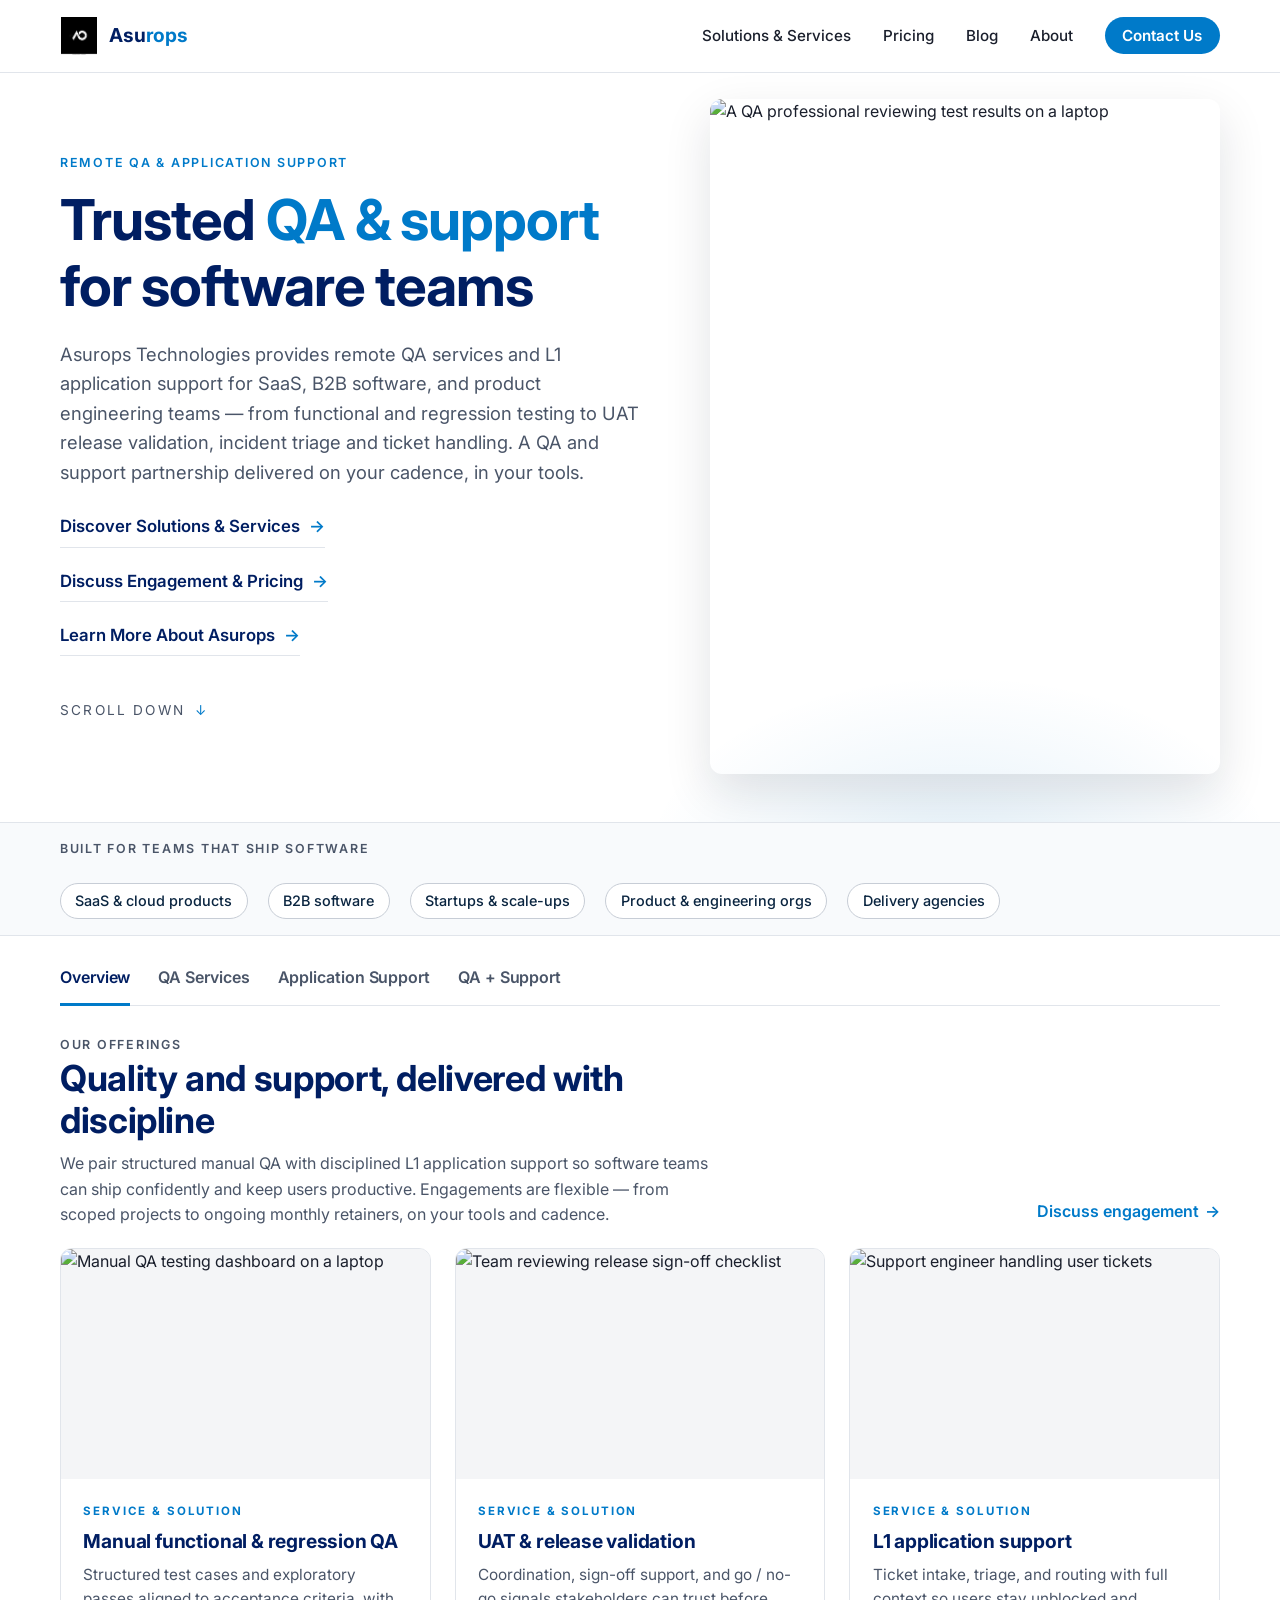
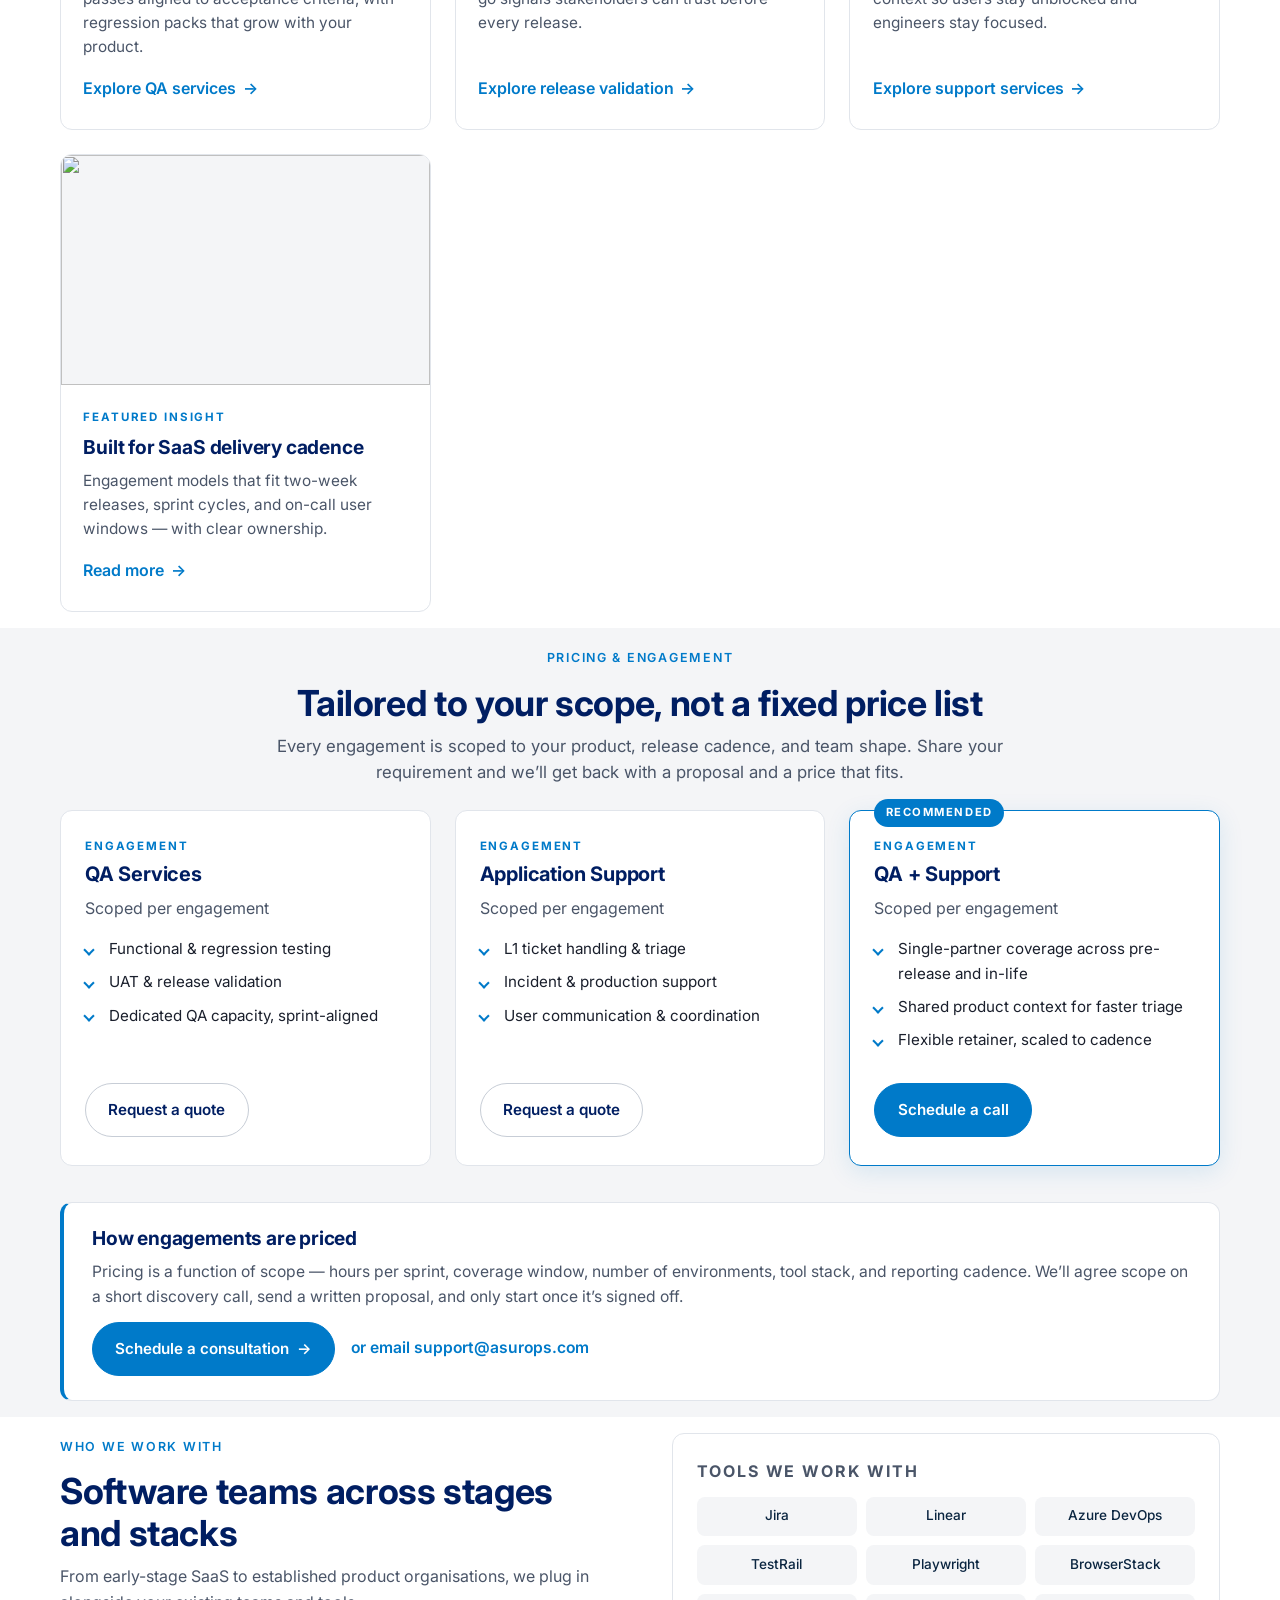
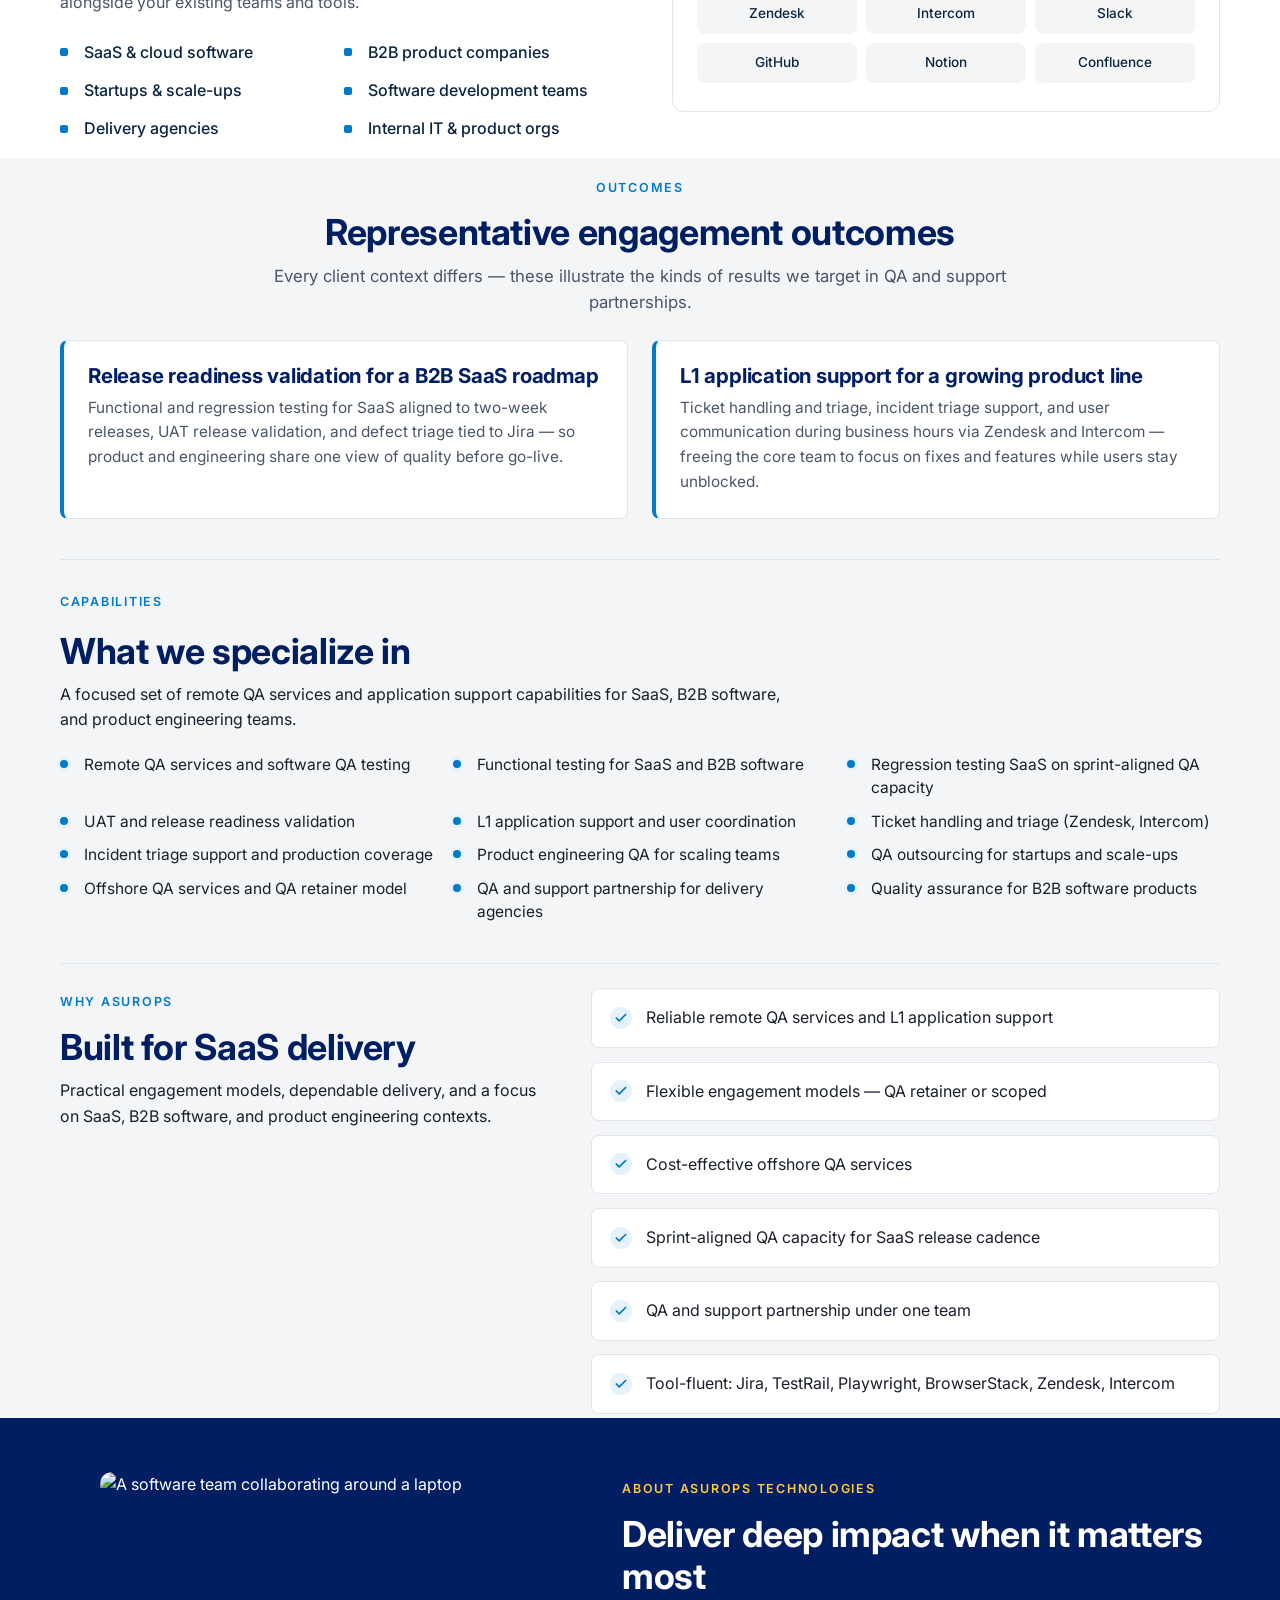
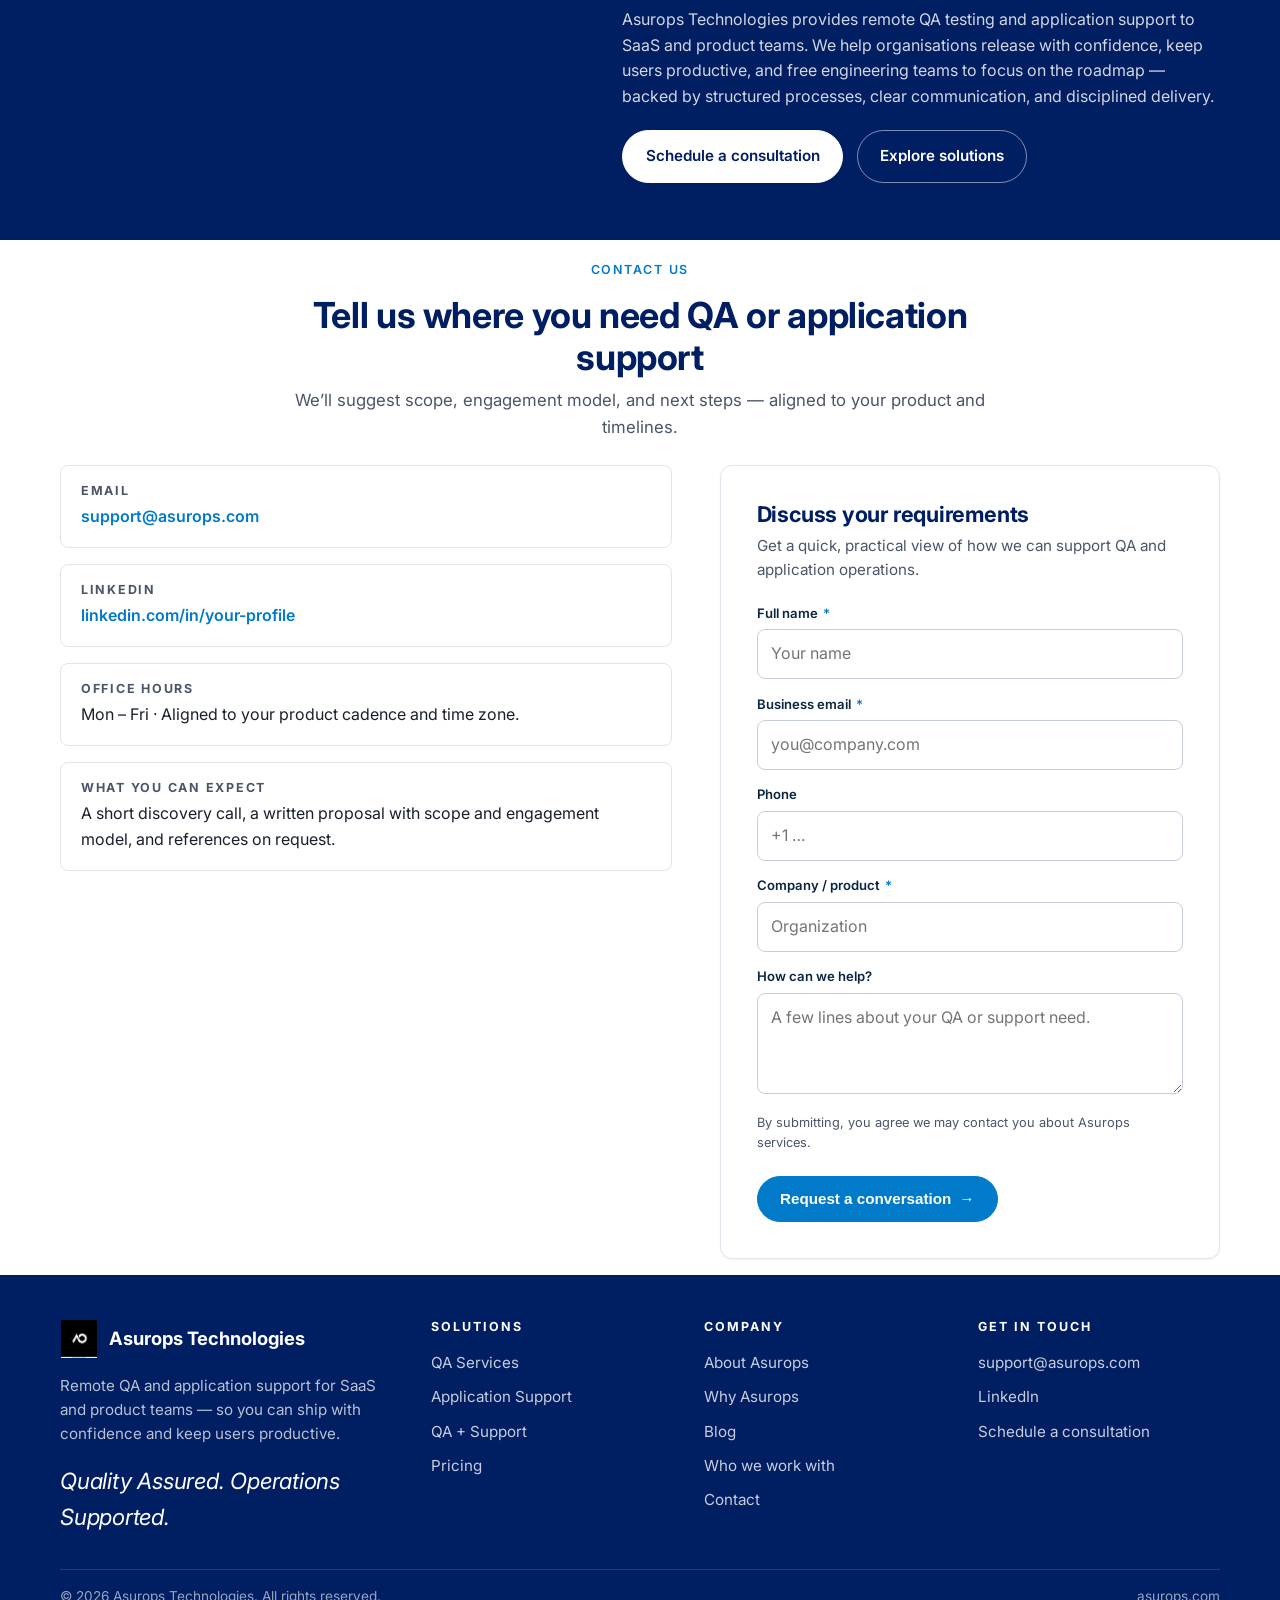
==== index.html @ 405b267c "Apply title + meta description pairing for SaaS QA outsourcing intent Lead with the highest-intent c" ====
<!DOCTYPE html>
<html lang="en">
  <head>
    <meta charset="utf-8" />
    <meta name="viewport" content="width=device-width, initial-scale=1" />
    <meta name="theme-color" content="#001E62" />

    <title>Reliable QA Outsourcing &amp; SaaS Support Services | Asurops</title>
    <meta
      name="description"
      content="Reliable QA outsourcing for B2B SaaS: Asurops provides sprint-aligned QA capacity, incident triage, and functional testing to keep your releases smooth."
    />
    <meta name="keywords" content="remote QA services, application support for SaaS, software QA testing, L1 application support, regression testing SaaS, UAT release validation, QA outsourcing for startups, quality assurance for B2B software, product engineering QA, incident triage support, offshore QA services, QA retainer model, functional testing for SaaS, ticket handling and triage, QA and support partnership, QA services for delivery agencies, sprint-aligned QA capacity, release readiness validation, manual testing, Jira, TestRail, Playwright, BrowserStack, Zendesk, Intercom, Asurops Technologies" />
    <meta name="author" content="Asurops Technologies" />
    <meta name="robots" content="index, follow, max-image-preview:large" />

    <link rel="canonical" href="https://www.asurops.com/" />

    <!-- Open Graph (LinkedIn, Facebook, WhatsApp, Slack) -->
    <meta property="og:type" content="website" />
    <meta property="og:site_name" content="Asurops Technologies" />
    <meta property="og:title" content="Reliable QA Outsourcing &amp; SaaS Support Services | Asurops" />
    <meta property="og:description" content="Reliable QA outsourcing for B2B SaaS: Asurops provides sprint-aligned QA capacity, incident triage, and functional testing to keep your releases smooth." />
    <meta property="og:url" content="https://www.asurops.com/" />
    <meta property="og:image" content="https://www.asurops.com/assets/logo.png" />
    <meta property="og:image:alt" content="Asurops Technologies logo" />
    <meta property="og:locale" content="en_US" />

    <!-- Twitter / X card -->
    <meta name="twitter:card" content="summary_large_image" />
    <meta name="twitter:title" content="Reliable QA Outsourcing &amp; SaaS Support Services | Asurops" />
    <meta name="twitter:description" content="Reliable QA outsourcing for B2B SaaS: Asurops provides sprint-aligned QA capacity, incident triage, and functional testing." />
    <meta name="twitter:image" content="https://www.asurops.com/assets/logo.png" />
    <meta name="twitter:image:alt" content="Asurops Technologies logo" />

    <!-- Favicons -->
    <link rel="icon" href="favicon.svg" type="image/svg+xml" />
    <link rel="icon" href="assets/logo.png" type="image/png" sizes="512x512" />
    <link rel="apple-touch-icon" href="assets/logo.png" />
    <link rel="shortcut icon" href="assets/logo.png" />

    <!-- Fonts -->
    <link rel="preconnect" href="https://fonts.googleapis.com" />
    <link rel="preconnect" href="https://fonts.gstatic.com" crossorigin />
    <link
      href="https://fonts.googleapis.com/css2?family=Inter:wght@400;500;600;700;800&display=swap"
      rel="stylesheet"
    />
    <link rel="stylesheet" href="css/styles.css" />

    <!-- Structured data (schema.org) -->
    <script type="application/ld+json">
    {
      "@context": "https://schema.org",
      "@type": "Organization",
      "name": "Asurops Technologies",
      "url": "https://www.asurops.com/",
      "logo": "https://www.asurops.com/assets/logo.png",
      "description": "Asurops Technologies provides remote QA testing and L1 application support for SaaS and product teams.",
      "email": "support@asurops.com",
      "slogan": "Quality Assured. Operations Supported.",
      "sameAs": [
        "https://www.linkedin.com/in/your-profile"
      ],
      "contactPoint": {
        "@type": "ContactPoint",
        "email": "support@asurops.com",
        "contactType": "customer support",
        "availableLanguage": ["English"]
      }
    }
    </script>

    <script type="application/ld+json">
    {
      "@context": "https://schema.org",
      "@type": "ProfessionalService",
      "name": "Asurops Technologies",
      "url": "https://www.asurops.com/",
      "image": "https://www.asurops.com/assets/logo.png",
      "description": "Remote QA services and L1 application support for SaaS, B2B software, and product engineering teams. Functional testing, regression testing SaaS, UAT release validation, incident triage, ticket handling, offshore QA outsourcing. Engagements scoped and priced per requirement.",
      "serviceType": [
        "Remote QA services",
        "Software QA testing",
        "Manual functional testing",
        "Functional testing for SaaS",
        "Regression testing SaaS",
        "UAT release validation",
        "Release readiness validation",
        "L1 application support",
        "Application support for SaaS",
        "Ticket handling and triage",
        "Incident triage support",
        "Production and incident support",
        "Product engineering QA",
        "QA outsourcing for startups",
        "Quality assurance for B2B software",
        "Offshore QA services",
        "QA retainer model",
        "QA and support partnership",
        "QA services for delivery agencies",
        "Sprint-aligned QA capacity"
      ],
      "knowsAbout": [
        "Jira",
        "Linear",
        "Azure DevOps",
        "TestRail",
        "Playwright",
        "BrowserStack",
        "Zendesk",
        "Intercom",
        "GitHub",
        "Confluence"
      ],
      "areaServed": "Global"
    }
    </script>
  </head>
  <body>
    <a class="skip-link" href="#main">Skip to content</a>

    <!-- ====================================================== HEADER -->
    <header class="site-header">
      <div class="container header-inner">
        <a class="logo" href="#" aria-label="Asurops Technologies — Home">
          <span class="logo-mark">
            <img src="assets/logo.png" width="38" height="38" alt="Asurops Technologies logo" decoding="async" />
          </span>
          <span class="logo-text">Asu<span class="logo-accent">rops</span></span>
        </a>
        <input type="checkbox" id="nav-toggle" class="nav-toggle" aria-hidden="true" />
        <label for="nav-toggle" class="nav-toggle-label" aria-label="Open menu">
          <span></span><span></span><span></span>
        </label>
        <nav class="site-nav" aria-label="Primary">
          <ul>
            <li><a href="#offerings">Solutions &amp; Services</a></li>
            <li><a href="#pricing">Pricing</a></li>
            <li><a href="/blog/">Blog</a></li>
            <li><a href="#about">About</a></li>
            <li><a href="#contact" class="nav-cta">Contact Us</a></li>
          </ul>
        </nav>
      </div>
    </header>

    <main id="main">
      <!-- ====================================================== HERO -->
      <section class="wk-hero">
        <div class="container wk-hero-inner">
          <div class="wk-hero-copy">
            <p class="eyebrow">Remote QA &amp; Application Support</p>
            <h1>
              Trusted <span class="accent">QA &amp; support</span><br />
              for software teams
            </h1>
            <p class="wk-hero-lede">
              Asurops Technologies provides remote QA services and L1 application support for SaaS,
              B2B software, and product engineering teams &mdash; from functional and regression testing
              to UAT release validation, incident triage and ticket handling. A QA and support partnership
              delivered on your cadence, in your tools.
            </p>
            <ul class="wk-hero-ctas">
              <li><a href="#offerings"><span>Discover Solutions &amp; Services</span><span class="arrow" aria-hidden="true">&rarr;</span></a></li>
              <li><a href="#pricing"><span>Discuss Engagement &amp; Pricing</span><span class="arrow" aria-hidden="true">&rarr;</span></a></li>
              <li><a href="#about"><span>Learn More About Asurops</span><span class="arrow" aria-hidden="true">&rarr;</span></a></li>
            </ul>
            <a class="wk-hero-scroll" href="#trust">
              <span>Scroll Down</span>
              <span class="arrow" aria-hidden="true">&darr;</span>
            </a>
          </div>
          <div class="wk-hero-visual">
            <img
              src="https://images.unsplash.com/photo-1573164713988-8665fc963095?auto=format&fit=crop&w=1100&q=80"
              alt="A QA professional reviewing test results on a laptop"
              width="900"
              height="675"
              loading="eager"
              decoding="async"
            />
          </div>
        </div>
      </section>

      <!-- ====================================================== TRUST -->
      <section id="trust" class="wk-trust">
        <div class="container wk-trust-inner">
          <p class="wk-trust-label">Built for teams that ship software</p>
          <div class="wk-trust-row">
            <span class="wk-trust-pill">SaaS &amp; cloud products</span>
            <span class="wk-trust-pill">B2B software</span>
            <span class="wk-trust-pill">Startups &amp; scale-ups</span>
            <span class="wk-trust-pill">Product &amp; engineering orgs</span>
            <span class="wk-trust-pill">Delivery agencies</span>
          </div>
        </div>
      </section>

      <!-- ====================================================== OFFERINGS (TABS) -->
      <section id="offerings" class="section">
        <div class="container">
          <div role="tablist" aria-label="Our offerings" class="wk-tabs">
            <button class="wk-tab" role="tab" aria-selected="true" aria-controls="panel-overview" id="tab-overview" data-tab="overview">Overview</button>
            <button class="wk-tab" role="tab" aria-selected="false" aria-controls="panel-qa" id="tab-qa" data-tab="qa">QA Services</button>
            <button class="wk-tab" role="tab" aria-selected="false" aria-controls="panel-support" id="tab-support" data-tab="support">Application Support</button>
            <button class="wk-tab" role="tab" aria-selected="false" aria-controls="panel-combined" id="tab-combined" data-tab="combined">QA + Support</button>
          </div>

          <!-- Panel: Overview -->
          <div class="wk-tab-panel is-active" id="panel-overview" role="tabpanel" aria-labelledby="tab-overview">
            <div class="wk-tab-intro">
              <div>
                <p class="eyebrow">Our offerings</p>
                <h2>Quality and support, delivered with discipline</h2>
                <p>
                  We pair structured manual QA with disciplined L1 application support so software teams can ship
                  confidently and keep users productive. Engagements are flexible — from scoped projects to ongoing
                  monthly retainers, on your tools and cadence.
                </p>
              </div>
              <a class="arrow-link" href="#pricing">Discuss engagement <span class="arrow" aria-hidden="true">&rarr;</span></a>
            </div>

            <div class="wk-card-grid">
              <article class="wk-card">
                <div class="wk-card-media">
                  <img src="https://images.unsplash.com/photo-1551288049-bebda4e38f71?auto=format&fit=crop&w=800&q=80" alt="Manual QA testing dashboard on a laptop" loading="lazy" />
                </div>
                <div class="wk-card-body">
                  <p class="wk-card-label">Service &amp; Solution</p>
                  <h3 class="wk-card-title">Manual functional &amp; regression QA</h3>
                  <p class="wk-card-text">Structured test cases and exploratory passes aligned to acceptance criteria, with regression packs that grow with your product.</p>
                  <a class="arrow-link wk-card-cta" href="#tab-qa">Explore QA services <span class="arrow" aria-hidden="true">&rarr;</span></a>
                </div>
              </article>

              <article class="wk-card">
                <div class="wk-card-media">
                  <img src="https://images.unsplash.com/photo-1552664730-d307ca884978?auto=format&fit=crop&w=800&q=80" alt="Team reviewing release sign-off checklist" loading="lazy" />
                </div>
                <div class="wk-card-body">
                  <p class="wk-card-label">Service &amp; Solution</p>
                  <h3 class="wk-card-title">UAT &amp; release validation</h3>
                  <p class="wk-card-text">Coordination, sign-off support, and go / no-go signals stakeholders can trust before every release.</p>
                  <a class="arrow-link wk-card-cta" href="#tab-qa">Explore release validation <span class="arrow" aria-hidden="true">&rarr;</span></a>
                </div>
              </article>

              <article class="wk-card">
                <div class="wk-card-media">
                  <img src="https://images.unsplash.com/photo-1544197150-b99a580bb7a8?auto=format&fit=crop&w=800&q=80" alt="Support engineer handling user tickets" loading="lazy" />
                </div>
                <div class="wk-card-body">
                  <p class="wk-card-label">Service &amp; Solution</p>
                  <h3 class="wk-card-title">L1 application support</h3>
                  <p class="wk-card-text">Ticket intake, triage, and routing with full context so users stay unblocked and engineers stay focused.</p>
                  <a class="arrow-link wk-card-cta" href="#tab-support">Explore support services <span class="arrow" aria-hidden="true">&rarr;</span></a>
                </div>
              </article>

              <article class="wk-card">
                <div class="wk-card-media">
                  <img src="https://images.unsplash.com/photo-1454165804606-c3d57bc86b40?auto=format&fit=crop&w=800&q=80" alt="" loading="lazy" />
                </div>
                <div class="wk-card-body">
                  <p class="wk-card-label">Featured Insight</p>
                  <h3 class="wk-card-title">Built for SaaS delivery cadence</h3>
                  <p class="wk-card-text">Engagement models that fit two-week releases, sprint cycles, and on-call user windows — with clear ownership.</p>
                  <a class="arrow-link wk-card-cta" href="#why">Read more <span class="arrow" aria-hidden="true">&rarr;</span></a>
                </div>
              </article>
            </div>
          </div>

          <!-- Panel: QA Services -->
          <div class="wk-tab-panel" id="panel-qa" role="tabpanel" aria-labelledby="tab-qa" hidden>
            <div class="wk-tab-intro">
              <div>
                <p class="eyebrow">QA Services</p>
                <h2>Confidence in every release</h2>
                <p>Remote QA services and software QA testing for SaaS and B2B software teams &mdash; functional testing, regression testing SaaS, UAT release validation, and clear defect reporting on sprint-aligned QA capacity.</p>
              </div>
              <a class="arrow-link" href="#pricing">Discuss QA scope <span class="arrow" aria-hidden="true">&rarr;</span></a>
            </div>
            <div class="wk-card-grid">
              <article class="wk-card">
                <div class="wk-card-media"><img src="https://images.unsplash.com/photo-1555949963-aa79dcee981c?auto=format&fit=crop&w=800&q=80" alt="" loading="lazy" /></div>
                <div class="wk-card-body">
                  <p class="wk-card-label">Service &amp; Solution</p>
                  <h3 class="wk-card-title">Functional &amp; regression testing</h3>
                  <p class="wk-card-text">Test cases tied to acceptance criteria, regression packs that grow with the product, and clear bug reports.</p>
                  <a class="arrow-link wk-card-cta" href="#contact">Discuss your scope <span class="arrow" aria-hidden="true">&rarr;</span></a>
                </div>
              </article>
              <article class="wk-card">
                <div class="wk-card-media"><img src="https://images.unsplash.com/photo-1552664730-d307ca884978?auto=format&fit=crop&w=800&q=80" alt="" loading="lazy" /></div>
                <div class="wk-card-body">
                  <p class="wk-card-label">Service &amp; Solution</p>
                  <h3 class="wk-card-title">UAT &amp; release validation</h3>
                  <p class="wk-card-text">UAT coordination, release readiness checks, and sign-off support — go / no-go signals leadership can trust.</p>
                  <a class="arrow-link wk-card-cta" href="#contact">Discuss release scope <span class="arrow" aria-hidden="true">&rarr;</span></a>
                </div>
              </article>
              <article class="wk-card">
                <div class="wk-card-media"><img src="https://images.unsplash.com/photo-1523240795612-9a054b0db644?auto=format&fit=crop&w=800&q=80" alt="" loading="lazy" /></div>
                <div class="wk-card-body">
                  <p class="wk-card-label">Service &amp; Solution</p>
                  <h3 class="wk-card-title">Dedicated QA capacity</h3>
                  <p class="wk-card-text">Part-time or ongoing hours for sprint cadence, working in your Jira, Linear, TestRail, or BrowserStack stack.</p>
                  <a class="arrow-link wk-card-cta" href="#contact">Plan capacity <span class="arrow" aria-hidden="true">&rarr;</span></a>
                </div>
              </article>
            </div>
          </div>

          <!-- Panel: Support -->
          <div class="wk-tab-panel" id="panel-support" role="tabpanel" aria-labelledby="tab-support" hidden>
            <div class="wk-tab-intro">
              <div>
                <p class="eyebrow">Application Support</p>
                <h2>Keep users productive every day</h2>
                <p>L1 application support, ticket handling and triage, and incident triage support across Zendesk, Intercom, and your help desk &mdash; so users stay unblocked and your engineers stay focused on the roadmap.</p>
              </div>
              <a class="arrow-link" href="#pricing">Discuss support scope <span class="arrow" aria-hidden="true">&rarr;</span></a>
            </div>
            <div class="wk-card-grid">
              <article class="wk-card">
                <div class="wk-card-media"><img src="https://images.unsplash.com/photo-1544197150-b99a580bb7a8?auto=format&fit=crop&w=800&q=80" alt="" loading="lazy" /></div>
                <div class="wk-card-body">
                  <p class="wk-card-label">Service &amp; Solution</p>
                  <h3 class="wk-card-title">L1 ticket handling</h3>
                  <p class="wk-card-text">Ticket intake, triage, routing, and user guidance for known issues — across email, chat, and your help desk.</p>
                  <a class="arrow-link wk-card-cta" href="#contact">Talk about support <span class="arrow" aria-hidden="true">&rarr;</span></a>
                </div>
              </article>
              <article class="wk-card">
                <div class="wk-card-media"><img src="https://images.unsplash.com/photo-1454165804606-c3d57bc86b40?auto=format&fit=crop&w=800&q=80" alt="" loading="lazy" /></div>
                <div class="wk-card-body">
                  <p class="wk-card-label">Service &amp; Solution</p>
                  <h3 class="wk-card-title">Incident &amp; production support</h3>
                  <p class="wk-card-text">Severity-based incident handling, communication bridges for live issues, and post-incident notes that feed QA.</p>
                  <a class="arrow-link wk-card-cta" href="#contact">Discuss incident model <span class="arrow" aria-hidden="true">&rarr;</span></a>
                </div>
              </article>
              <article class="wk-card">
                <div class="wk-card-media"><img src="https://images.unsplash.com/photo-1521737604893-d14cc237f11d?auto=format&fit=crop&w=800&q=80" alt="" loading="lazy" /></div>
                <div class="wk-card-body">
                  <p class="wk-card-label">Service &amp; Solution</p>
                  <h3 class="wk-card-title">User support &amp; coordination</h3>
                  <p class="wk-card-text">Friendly user communication during business hours, with clear handoffs to your engineering and product teams.</p>
                  <a class="arrow-link wk-card-cta" href="#contact">Plan coverage <span class="arrow" aria-hidden="true">&rarr;</span></a>
                </div>
              </article>
            </div>
          </div>

          <!-- Panel: Combined -->
          <div class="wk-tab-panel" id="panel-combined" role="tabpanel" aria-labelledby="tab-combined" hidden>
            <div class="wk-tab-intro">
              <div>
                <p class="eyebrow">QA + Application Support</p>
                <h2>End-to-end coverage from one partner</h2>
                <p>A QA and support partnership that covers pre-release testing and in-life user support under one team &mdash; QA outsourcing for startups, product engineering QA, and QA services for delivery agencies that want a single partner.</p>
              </div>
              <a class="arrow-link" href="#pricing">Discuss combined engagement <span class="arrow" aria-hidden="true">&rarr;</span></a>
            </div>
            <div class="wk-card-grid">
              <article class="wk-card">
                <div class="wk-card-media"><img src="https://images.unsplash.com/photo-1504384308090-c894fdcc538d?auto=format&fit=crop&w=800&q=80" alt="" loading="lazy" /></div>
                <div class="wk-card-body">
                  <p class="wk-card-label">Service &amp; Solution</p>
                  <h3 class="wk-card-title">Pre-release QA + L1 support</h3>
                  <p class="wk-card-text">QA cycles, release validation, and L1 ticket handling under a shared engagement and a single point of contact.</p>
                  <a class="arrow-link wk-card-cta" href="#contact">Get a tailored quote <span class="arrow" aria-hidden="true">&rarr;</span></a>
                </div>
              </article>
              <article class="wk-card">
                <div class="wk-card-media"><img src="https://images.unsplash.com/photo-1516321318423-f06f85e504b3?auto=format&fit=crop&w=800&q=80" alt="" loading="lazy" /></div>
                <div class="wk-card-body">
                  <p class="wk-card-label">Featured Outcome</p>
                  <h3 class="wk-card-title">One product knowledge base</h3>
                  <p class="wk-card-text">Shared product context across QA and support shortens triage time and improves user communication.</p>
                  <a class="arrow-link wk-card-cta" href="#why">Why this works <span class="arrow" aria-hidden="true">&rarr;</span></a>
                </div>
              </article>
              <article class="wk-card">
                <div class="wk-card-media"><img src="https://images.unsplash.com/photo-1521791136064-7986c2920216?auto=format&fit=crop&w=800&q=80" alt="" loading="lazy" /></div>
                <div class="wk-card-body">
                  <p class="wk-card-label">Featured Outcome</p>
                  <h3 class="wk-card-title">Predictable release cadence</h3>
                  <p class="wk-card-text">Test packs, severity playbooks, and release checks evolve cycle over cycle instead of resetting each sprint.</p>
                  <a class="arrow-link wk-card-cta" href="#why">Read the approach <span class="arrow" aria-hidden="true">&rarr;</span></a>
                </div>
              </article>
            </div>
          </div>
        </div>
      </section>

      <!-- ====================================================== PRICING -->
      <section id="pricing" class="section section-alt">
        <div class="container">
          <header class="section-head">
            <p class="eyebrow">Pricing &amp; engagement</p>
            <h2>Tailored to your scope, not a fixed price list</h2>
            <p class="section-sub">Every engagement is scoped to your product, release cadence, and team shape. Share your requirement and we&rsquo;ll get back with a proposal and a price that fits.</p>
          </header>

          <div class="wk-pricing-grid">
            <article class="wk-price-card">
              <p class="wk-price-cat">Engagement</p>
              <h3 class="wk-price-title">QA Services</h3>
              <p class="wk-price-amount">Scoped per engagement</p>
              <ul class="wk-price-list">
                <li>Functional &amp; regression testing</li>
                <li>UAT &amp; release validation</li>
                <li>Dedicated QA capacity, sprint-aligned</li>
              </ul>
              <a class="btn btn-outline" href="#contact">Request a quote</a>
            </article>

            <article class="wk-price-card">
              <p class="wk-price-cat">Engagement</p>
              <h3 class="wk-price-title">Application Support</h3>
              <p class="wk-price-amount">Scoped per engagement</p>
              <ul class="wk-price-list">
                <li>L1 ticket handling &amp; triage</li>
                <li>Incident &amp; production support</li>
                <li>User communication &amp; coordination</li>
              </ul>
              <a class="btn btn-outline" href="#contact">Request a quote</a>
            </article>

            <article class="wk-price-card wk-price-card--featured">
              <p class="wk-price-cat">Engagement</p>
              <h3 class="wk-price-title">QA + Support</h3>
              <p class="wk-price-amount">Scoped per engagement</p>
              <ul class="wk-price-list">
                <li>Single-partner coverage across pre-release and in-life</li>
                <li>Shared product context for faster triage</li>
                <li>Flexible retainer, scaled to cadence</li>
              </ul>
              <a class="btn btn-primary" href="#contact">Schedule a call</a>
            </article>
          </div>

          <aside class="wk-pricing-note">
            <h3>How engagements are priced</h3>
            <p>
              Pricing is a function of scope &mdash; hours per sprint, coverage window, number of
              environments, tool stack, and reporting cadence. We&rsquo;ll agree scope on a short
              discovery call, send a written proposal, and only start once it&rsquo;s signed off.
            </p>
            <p class="wk-pricing-note-cta">
              <a class="btn btn-primary" href="#contact">Schedule a consultation <span class="arrow" aria-hidden="true">&rarr;</span></a>
              <a class="arrow-link" href="mailto:support@asurops.com">or email support@asurops.com</a>
            </p>
          </aside>
        </div>
      </section>

      <!-- ====================================================== INDUSTRIES + TOOLS -->
      <section id="industries" class="section">
        <div class="container wk-audience">
          <div>
            <p class="eyebrow">Who we work with</p>
            <h2>Software teams across stages and stacks</h2>
            <p class="sub">From early-stage SaaS to established product organisations, we plug in alongside your existing teams and tools.</p>
            <ul class="wk-industry-list">
              <li>SaaS &amp; cloud software</li>
              <li>B2B product companies</li>
              <li>Startups &amp; scale-ups</li>
              <li>Software development teams</li>
              <li>Delivery agencies</li>
              <li>Internal IT &amp; product orgs</li>
            </ul>
          </div>
          <div class="wk-tools" aria-label="Tools we work with">
            <h3>Tools we work with</h3>
            <div class="wk-tool-grid">
              <span class="wk-tool">Jira</span>
              <span class="wk-tool">Linear</span>
              <span class="wk-tool">Azure DevOps</span>
              <span class="wk-tool">TestRail</span>
              <span class="wk-tool">Playwright</span>
              <span class="wk-tool">BrowserStack</span>
              <span class="wk-tool">Zendesk</span>
              <span class="wk-tool">Intercom</span>
              <span class="wk-tool">Slack</span>
              <span class="wk-tool">GitHub</span>
              <span class="wk-tool">Notion</span>
              <span class="wk-tool">Confluence</span>
            </div>
          </div>
        </div>
      </section>

      <!-- ====================================================== OUTCOMES + WHY -->
      <section id="why" class="section section-alt">
        <div class="container">
          <header class="section-head">
            <p class="eyebrow">Outcomes</p>
            <h2>Representative engagement outcomes</h2>
            <p class="section-sub">Every client context differs — these illustrate the kinds of results we target in QA and support partnerships.</p>
          </header>

          <div class="wk-outcomes-grid">
            <article class="wk-outcome">
              <h3>Release readiness validation for a B2B SaaS roadmap</h3>
              <p>Functional and regression testing for SaaS aligned to two-week releases, UAT release validation, and defect triage tied to Jira &mdash; so product and engineering share one view of quality before go-live.</p>
            </article>
            <article class="wk-outcome">
              <h3>L1 application support for a growing product line</h3>
              <p>Ticket handling and triage, incident triage support, and user communication during business hours via Zendesk and Intercom &mdash; freeing the core team to focus on fixes and features while users stay unblocked.</p>
            </article>
          </div>

          <div class="wk-capabilities">
            <p class="eyebrow">Capabilities</p>
            <h2>What we specialize in</h2>
            <p class="section-sub">A focused set of remote QA services and application support capabilities for SaaS, B2B software, and product engineering teams.</p>
            <ul class="wk-capability-list">
              <li>Remote QA services and software QA testing</li>
              <li>Functional testing for SaaS and B2B software</li>
              <li>Regression testing SaaS on sprint-aligned QA capacity</li>
              <li>UAT and release readiness validation</li>
              <li>L1 application support and user coordination</li>
              <li>Ticket handling and triage (Zendesk, Intercom)</li>
              <li>Incident triage support and production coverage</li>
              <li>Product engineering QA for scaling teams</li>
              <li>QA outsourcing for startups and scale-ups</li>
              <li>Offshore QA services and QA retainer model</li>
              <li>QA and support partnership for delivery agencies</li>
              <li>Quality assurance for B2B software products</li>
            </ul>
          </div>

          <div class="wk-why">
            <div>
              <p class="eyebrow">Why Asurops</p>
              <h2>Built for SaaS delivery</h2>
              <p>Practical engagement models, dependable delivery, and a focus on SaaS, B2B software, and product engineering contexts.</p>
            </div>
            <ul class="wk-why-list">
              <li>Reliable remote QA services and L1 application support</li>
              <li>Flexible engagement models &mdash; QA retainer or scoped</li>
              <li>Cost-effective offshore QA services</li>
              <li>Sprint-aligned QA capacity for SaaS release cadence</li>
              <li>QA and support partnership under one team</li>
              <li>Tool-fluent: Jira, TestRail, Playwright, BrowserStack, Zendesk, Intercom</li>
            </ul>
          </div>
        </div>
      </section>

      <!-- ====================================================== ABOUT -->
      <section id="about" class="section wk-about">
        <div class="container wk-about-inner">
          <figure class="wk-about-figure">
            <img
              src="https://images.unsplash.com/photo-1521737604893-d14cc237f11d?auto=format&fit=crop&w=900&q=80"
              alt="A software team collaborating around a laptop"
              loading="lazy"
            />
          </figure>
          <div>
            <p class="eyebrow">About Asurops Technologies</p>
            <h2>Deliver deep impact when it matters most</h2>
            <p>
              Asurops Technologies provides remote QA testing and application support to SaaS and product teams.
              We help organisations release with confidence, keep users productive, and free engineering teams to
              focus on the roadmap — backed by structured processes, clear communication, and disciplined delivery.
            </p>
            <div class="wk-about-actions">
              <a class="btn btn-light" href="#contact">Schedule a consultation</a>
              <a class="btn btn-outline" href="#offerings" style="border-color: rgba(255,255,255,0.5); color:#fff;">Explore solutions</a>
            </div>
          </div>
        </div>
      </section>

      <!-- ====================================================== CONTACT -->
      <section id="contact" class="section">
        <div class="container">
          <header class="section-head">
            <p class="eyebrow">Contact us</p>
            <h2>Tell us where you need QA or application support</h2>
            <p class="section-sub">We’ll suggest scope, engagement model, and next steps — aligned to your product and timelines.</p>
          </header>

          <div class="wk-contact-grid">
            <div class="wk-contact-info">
              <div class="wk-contact-item">
                <h3>Email</h3>
                <p><a href="mailto:support@asurops.com">support@asurops.com</a></p>
              </div>
              <div class="wk-contact-item">
                <h3>LinkedIn</h3>
                <p><a href="https://www.linkedin.com/in/your-profile" rel="noopener noreferrer">linkedin.com/in/your-profile</a></p>
              </div>
              <div class="wk-contact-item">
                <h3>Office hours</h3>
                <p>Mon – Fri · Aligned to your product cadence and time zone.</p>
              </div>
              <div class="wk-contact-item">
                <h3>What you can expect</h3>
                <p>A short discovery call, a written proposal with scope and engagement model, and references on request.</p>
              </div>
            </div>

            <aside class="wk-form-card" aria-labelledby="lead-card-title">
              <h3 id="lead-card-title">Discuss your requirements</h3>
              <p class="sub">Get a quick, practical view of how we can support QA and application operations.</p>

              <form
                class="wk-form"
                id="lead-form"
                action="https://formsubmit.co/ajax/support@asurops.com"
                method="POST"
                novalidate
              >
                <input type="hidden" name="_subject" value="Asurops — new lead from website" />
                <input type="hidden" name="_template" value="table" />
                <input type="hidden" name="_captcha" value="false" />
                <input type="text" name="_honey" style="display:none" tabindex="-1" autocomplete="off" />

                <label class="wk-field">
                  <span>Full name <abbr title="required">*</abbr></span>
                  <input type="text" name="name" required autocomplete="name" placeholder="Your name" />
                </label>
                <label class="wk-field">
                  <span>Business email <abbr title="required">*</abbr></span>
                  <input type="email" name="email" required autocomplete="email" placeholder="you@company.com" />
                </label>
                <label class="wk-field">
                  <span>Phone</span>
                  <input type="tel" name="phone" autocomplete="tel" placeholder="+1 …" />
                </label>
                <label class="wk-field">
                  <span>Company / product <abbr title="required">*</abbr></span>
                  <input type="text" name="company" required autocomplete="organization" placeholder="Organization" />
                </label>
                <label class="wk-field">
                  <span>How can we help?</span>
                  <textarea name="message" rows="3" placeholder="A few lines about your QA or support need."></textarea>
                </label>
                <p class="consent">By submitting, you agree we may contact you about Asurops services.</p>
                <button type="submit" class="btn btn-primary" id="lead-submit">
                  <span class="lead-submit-label">Request a conversation</span>
                  <span class="arrow" aria-hidden="true">&rarr;</span>
                </button>
                <p class="wk-form-error" id="lead-error" role="alert" hidden>
                  Sorry — something went wrong sending your message. Please email
                  <a href="mailto:support@asurops.com">support@asurops.com</a> directly.
                </p>
              </form>

              <div class="wk-form-success" id="lead-success" role="status" aria-live="polite" hidden>
                <h3>Thank you — message received.</h3>
                <p>
                  We&rsquo;ve received your request and a member of the Asurops team will get back to you
                  within <strong>1 business day</strong>.
                </p>
                <p class="wk-form-success-meta">
                  In the meantime, feel free to reach us directly at
                  <a href="mailto:support@asurops.com">support@asurops.com</a>.
                </p>
              </div>
            </aside>
          </div>
        </div>
      </section>
    </main>

    <!-- ====================================================== FOOTER -->
    <footer class="wk-footer">
      <div class="container">
        <div class="wk-footer-grid">
          <div>
            <div class="wk-footer-brand">
              <img src="assets/logo.png" width="38" height="38" alt="Asurops Technologies logo" decoding="async" />
              <span>Asurops Technologies</span>
            </div>
            <p class="wk-footer-about">
              Remote QA and application support for SaaS and product teams — so you can ship with confidence and
              keep users productive.
            </p>
            <p class="wk-footer-tagline">Quality Assured. Operations Supported.</p>
          </div>

          <div>
            <h4>Solutions</h4>
            <ul>
              <li><a href="#offerings">QA Services</a></li>
              <li><a href="#offerings">Application Support</a></li>
              <li><a href="#offerings">QA + Support</a></li>
              <li><a href="#pricing">Pricing</a></li>
            </ul>
          </div>

          <div>
            <h4>Company</h4>
            <ul>
              <li><a href="#about">About Asurops</a></li>
              <li><a href="#why">Why Asurops</a></li>
              <li><a href="/blog/">Blog</a></li>
              <li><a href="#industries">Who we work with</a></li>
              <li><a href="#contact">Contact</a></li>
            </ul>
          </div>

          <div>
            <h4>Get in touch</h4>
            <ul>
              <li><a href="mailto:support@asurops.com">support@asurops.com</a></li>
              <li><a href="https://www.linkedin.com/in/your-profile" rel="noopener noreferrer">LinkedIn</a></li>
              <li><a href="#contact">Schedule a consultation</a></li>
            </ul>
          </div>
        </div>

        <div class="wk-footer-bottom">
          <span>&copy; <span id="y"></span> Asurops Technologies. All rights reserved.</span>
          <span>asurops.com</span>
        </div>
      </div>
    </footer>

    <script>
      // Year
      document.getElementById("y").textContent = new Date().getFullYear();

      // Smooth scroll for in-page anchors WITHOUT updating URL hash
      (function () {
        document.addEventListener("click", function (e) {
          var a = e.target.closest && e.target.closest('a[href^="#"]');
          if (!a) return;
          var href = a.getAttribute("href");
          if (!href || href === "#" || href.length < 2) return;

          var target = document.querySelector(href);
          if (!target) return;

          e.preventDefault();

          // Close mobile nav if open
          var navToggle = document.getElementById("nav-toggle");
          if (navToggle && navToggle.checked) navToggle.checked = false;

          var header = document.querySelector(".site-header");
          var offset = header ? header.getBoundingClientRect().height : 0;
          var top = target.getBoundingClientRect().top + window.pageYOffset - offset - 8;

          window.scrollTo({ top: top, behavior: "smooth" });

          // Keep URL clean (no #contact / #pricing etc)
          if (history.replaceState) {
            history.replaceState(null, "", window.location.pathname + window.location.search);
          }

          // Move focus for accessibility, then restore tabIndex
          var prevTab = target.getAttribute("tabindex");
          target.setAttribute("tabindex", "-1");
          target.focus({ preventScroll: true });
          if (prevTab === null) {
            setTimeout(function () { target.removeAttribute("tabindex"); }, 1000);
          }
        });
      })();

      // Tabs
      (function () {
        var tabs = document.querySelectorAll(".wk-tab");
        var panels = document.querySelectorAll(".wk-tab-panel");
        function activate(name) {
          tabs.forEach(function (t) {
            var on = t.dataset.tab === name;
            t.setAttribute("aria-selected", on ? "true" : "false");
          });
          panels.forEach(function (p) {
            var on = p.id === "panel-" + name;
            p.classList.toggle("is-active", on);
            if (on) p.removeAttribute("hidden"); else p.setAttribute("hidden", "");
          });
        }
        tabs.forEach(function (t) {
          t.addEventListener("click", function () { activate(t.dataset.tab); });
          t.addEventListener("keydown", function (e) {
            var keys = ["ArrowRight", "ArrowLeft", "Home", "End"];
            if (keys.indexOf(e.key) === -1) return;
            e.preventDefault();
            var arr = Array.prototype.slice.call(tabs);
            var i = arr.indexOf(t);
            var next = i;
            if (e.key === "ArrowRight") next = (i + 1) % arr.length;
            if (e.key === "ArrowLeft")  next = (i - 1 + arr.length) % arr.length;
            if (e.key === "Home") next = 0;
            if (e.key === "End")  next = arr.length - 1;
            arr[next].focus();
            activate(arr[next].dataset.tab);
          });
        });
      })();

      // Lead form -> Formsubmit (AJAX) with inline thank-you state
      (function () {
        var form    = document.getElementById("lead-form");
        var success = document.getElementById("lead-success");
        var errorEl = document.getElementById("lead-error");
        var btn     = document.getElementById("lead-submit");
        if (!form) return;

        var defaultBtnLabel = btn.querySelector(".lead-submit-label");
        var defaultLabelTxt = defaultBtnLabel ? defaultBtnLabel.textContent : "Request a conversation";

        form.addEventListener("submit", function (e) {
          e.preventDefault();

          if (!form.checkValidity()) {
            form.reportValidity();
            return;
          }

          errorEl.hidden = true;
          btn.disabled = true;
          if (defaultBtnLabel) defaultBtnLabel.textContent = "Sending…";

          var fd = new FormData(form);

          fetch(form.action, {
            method: "POST",
            body: fd,
            headers: { Accept: "application/json" }
          })
          .then(function (res) {
            if (!res.ok) throw new Error("Network response was not ok (" + res.status + ")");
            return res.json();
          })
          .then(function () {
            form.hidden = true;
            success.hidden = false;
            success.scrollIntoView({ behavior: "smooth", block: "center" });
          })
          .catch(function () {
            errorEl.hidden = false;
            btn.disabled = false;
            if (defaultBtnLabel) defaultBtnLabel.textContent = defaultLabelTxt;
          });
        });
      })();
    </script>
  </body>
</html>
---- css/styles.css ----
/* ==========================================================================
   Asurops Technologies — Wolters Kluwer-inspired theme
   White surfaces · navy text · WK-blue accents · clean editorial layout
   ========================================================================== */

:root {
  /* Brand palette (Wolters Kluwer-inspired) */
  --wk-blue:        #007AC9;     /* primary action / accent */
  --wk-blue-dark:   #005A99;     /* hover */
  --wk-blue-tint:   #E6F2FB;     /* very light fill */
  --wk-navy:        #001E62;     /* deep navy for hero / footer */
  --wk-navy-2:      #0A2540;
  --wk-ink:         #1A1F2C;     /* body text */
  --wk-ink-soft:    #4A5568;     /* secondary text */
  --wk-line:        #E1E5EB;     /* dividers */
  --wk-line-strong: #C7CDD6;
  --wk-bg:          #FFFFFF;
  --wk-bg-alt:      #F4F5F7;     /* light gray section */
  --wk-bg-tint:     #F8FAFC;
  --wk-yellow:      #FFC845;     /* accent bar */
  --wk-success:     #1A7F37;

  /* Typography */
  --font-sans: "Inter", -apple-system, BlinkMacSystemFont, "Segoe UI", Roboto,
               "Helvetica Neue", Arial, sans-serif;
  --font-display: "Inter", -apple-system, BlinkMacSystemFont, "Segoe UI", Roboto,
                  "Helvetica Neue", Arial, sans-serif;

  /* Layout */
  --max: 1240px;
  --container-inline: clamp(1rem, 4vw, 2.5rem);
  --section-pad-y: clamp(0.75rem, 1.25vw, 1.25rem);
  --radius-sm: 4px;
  --radius:    8px;
  --radius-lg: 12px;

  --shadow-sm: 0 1px 2px rgba(15, 23, 42, 0.06);
  --shadow:    0 4px 18px rgba(15, 23, 42, 0.08);
  --shadow-lg: 0 18px 48px rgba(15, 23, 42, 0.12);
}

/* -------------------------------------------------- Reset / base */
*,
*::before,
*::after { box-sizing: border-box; }

html { scroll-behavior: smooth; -webkit-text-size-adjust: 100%; }

body {
  margin: 0;
  font-family: var(--font-sans);
  font-size: 16px;
  line-height: 1.6;
  color: var(--wk-ink);
  background: var(--wk-bg);
  -webkit-font-smoothing: antialiased;
  -moz-osx-font-smoothing: grayscale;
}

img, svg { max-width: 100%; display: block; }
a { color: var(--wk-blue); text-decoration: none; }
a:hover { color: var(--wk-blue-dark); text-decoration: underline; }

h1, h2, h3, h4, h5 {
  font-family: var(--font-display);
  font-weight: 700;
  color: var(--wk-navy);
  letter-spacing: -0.01em;
  line-height: 1.18;
  margin: 0 0 0.6rem;
}

h1 { font-size: clamp(2.25rem, 4.4vw, 3.6rem); letter-spacing: -0.02em; }
h2 { font-size: clamp(1.75rem, 2.8vw, 2.4rem); }
h3 { font-size: clamp(1.15rem, 1.6vw, 1.4rem); }
h4 { font-size: 1.05rem; }

p  { margin: 0 0 1rem; color: var(--wk-ink); }

ul { padding-left: 1.15rem; margin: 0 0 1rem; }

.container {
  width: 100%;
  max-width: var(--max);
  margin: 0 auto;
  padding-inline: var(--container-inline);
}

.skip-link {
  position: absolute; left: -9999px; top: 0;
  background: var(--wk-navy); color: #fff; padding: 0.6rem 1rem; z-index: 999;
}
.skip-link:focus { left: 1rem; top: 1rem; }

/* -------------------------------------------------- Section helpers */
.section     { padding-block: var(--section-pad-y); }
.section-alt { background: var(--wk-bg-alt); }

.eyebrow {
  display: inline-block;
  font-size: 0.78rem;
  font-weight: 600;
  letter-spacing: 0.14em;
  text-transform: uppercase;
  color: var(--wk-blue);
  margin: 0 0 0.85rem;
}

.section-head {
  max-width: 760px;
  margin: 0 auto clamp(1rem, 2vw, 1.5rem);
  text-align: center;
}
.section-head--start { text-align: left; margin-inline: 0; }
.section-head h2 { margin-bottom: 0.55rem; }
.section-head .section-sub {
  color: var(--wk-ink-soft);
  font-size: 1.05rem;
  margin: 0;
}

/* -------------------------------------------------- Buttons / links */
.btn {
  display: inline-flex; align-items: center; gap: 0.5rem;
  padding: 0.85rem 1.4rem;
  font-weight: 600;
  font-size: 0.95rem;
  border-radius: 999px;
  border: 1px solid transparent;
  cursor: pointer;
  transition: background 0.15s ease, color 0.15s ease, border-color 0.15s ease, transform 0.1s ease;
  text-decoration: none;
}
.btn-primary {
  background: var(--wk-blue);
  color: #fff;
  border-color: var(--wk-blue);
}
.btn-primary:hover { background: var(--wk-blue-dark); border-color: var(--wk-blue-dark); color:#fff; text-decoration: none; }
.btn-outline {
  background: transparent;
  color: var(--wk-navy);
  border-color: var(--wk-line-strong);
}
.btn-outline:hover { border-color: var(--wk-navy); color: var(--wk-navy); text-decoration: none; }
.btn-light {
  background: #fff; color: var(--wk-navy); border-color: #fff;
}
.btn-light:hover { background: var(--wk-blue-tint); color: var(--wk-navy-2); text-decoration: none; }

.btn .arrow { transition: transform 0.15s ease; }
.btn:hover .arrow { transform: translateX(3px); }

/* Inline arrow link, e.g. "Explore X →" */
.arrow-link {
  display: inline-flex; align-items: center; gap: 0.4rem;
  font-weight: 600;
  color: var(--wk-blue);
  text-decoration: none;
  border-bottom: 1px solid transparent;
  padding-bottom: 2px;
}
.arrow-link:hover { color: var(--wk-blue-dark); border-color: currentColor; text-decoration: none; }
.arrow-link .arrow { transition: transform 0.15s ease; }
.arrow-link:hover .arrow { transform: translateX(3px); }

/* -------------------------------------------------- Header */
.site-header {
  position: sticky; top: 0; z-index: 50;
  background: #fff;
  border-bottom: 1px solid var(--wk-line);
}
.header-inner {
  display: flex; align-items: center; justify-content: space-between;
  gap: 1.5rem;
  min-height: 72px;
  padding-block: 0.6rem;
}
.logo {
  display: inline-flex; align-items: center; gap: 0.7rem;
  text-decoration: none;
  color: var(--wk-navy);
  font-weight: 700;
  font-size: 1.2rem;
  letter-spacing: -0.01em;
}
.logo:hover { text-decoration: none; color: var(--wk-navy); }
.logo-mark img { width: 38px; height: 38px; object-fit: contain; }
.logo-text { line-height: 1; }
.logo-accent { color: var(--wk-blue); }

.site-nav { display: flex; align-items: center; }
.site-nav ul {
  list-style: none; padding: 0; margin: 0;
  display: flex; align-items: center; gap: 2rem;
}
.site-nav a {
  color: var(--wk-ink);
  font-weight: 500;
  font-size: 0.95rem;
  text-decoration: none;
  padding: 0.4rem 0;
  position: relative;
}
.site-nav a:hover { color: var(--wk-blue); text-decoration: none; }
.site-nav a:hover::after,
.site-nav a:focus-visible::after {
  content: ""; position: absolute; left: 0; right: 0; bottom: -2px;
  height: 2px; background: var(--wk-blue);
}
.site-nav .nav-cta {
  background: var(--wk-blue);
  color: #fff;
  padding: 0.55rem 1.1rem;
  border-radius: 999px;
  font-weight: 600;
}
.site-nav .nav-cta:hover { background: var(--wk-blue-dark); color: #fff; }
.site-nav .nav-cta:hover::after { display: none; }

/* Mobile nav */
.nav-toggle { display: none; }
.nav-toggle-label {
  display: none;
  flex-direction: column;
  gap: 5px;
  width: 28px; height: 22px;
  cursor: pointer;
}
.nav-toggle-label span {
  display: block; height: 2px; background: var(--wk-navy); border-radius: 2px;
  transition: transform 0.2s, opacity 0.2s;
}

@media (max-width: 880px) {
  .nav-toggle-label { display: inline-flex; }
  .site-nav {
    position: absolute; top: 100%; left: 0; right: 0;
    background: #fff;
    border-bottom: 1px solid var(--wk-line);
    box-shadow: var(--shadow);
    transform: translateY(-10px); opacity: 0; pointer-events: none;
    transition: transform 0.18s, opacity 0.18s;
  }
  .site-nav ul {
    flex-direction: column; align-items: stretch; gap: 0;
    padding: 0.5rem 1rem 1rem;
  }
  .site-nav li { border-bottom: 1px solid var(--wk-line); }
  .site-nav li:last-child { border-bottom: 0; }
  .site-nav a { display: block; padding: 0.9rem 0.25rem; }
  .site-nav .nav-cta { display: inline-block; margin-top: 0.75rem; }
  .nav-toggle:checked ~ .site-nav {
    transform: translateY(0); opacity: 1; pointer-events: auto;
  }
}

/* -------------------------------------------------- Hero (WK editorial) */
.wk-hero {
  background: #fff;
  padding-block: clamp(1rem, 2vw, 1.75rem) clamp(2rem, 4vw, 3rem);
  position: relative;
  overflow: hidden;
}
.wk-hero::before {
  content: "";
  position: absolute;
  inset: auto -10% -40% 40%;
  height: 70%;
  background:
    radial-gradient(closest-side, rgba(0, 122, 201, 0.10), transparent 70%);
  pointer-events: none;
}
.wk-hero-inner {
  position: relative;
  display: grid;
  grid-template-columns: minmax(0, 1.15fr) minmax(0, 1fr);
  gap: clamp(2rem, 5vw, 4rem);
  align-items: center;
}
.wk-hero h1 {
  margin-bottom: 1.25rem;
  color: var(--wk-navy);
}
.wk-hero h1 .accent { color: var(--wk-blue); }
.wk-hero-lede {
  font-size: 1.15rem;
  color: var(--wk-ink-soft);
  margin: 0 0 1.25rem;
  max-width: 56ch;
}
.wk-hero-ctas {
  list-style: none; padding: 0; margin: 0 0 1.25rem;
  display: flex; flex-direction: column; gap: 0.85rem;
}
.wk-hero-ctas a {
  display: inline-flex; align-items: center; gap: 0.55rem;
  font-weight: 600; font-size: 1.05rem;
  color: var(--wk-navy);
  text-decoration: none;
  padding: 0.4rem 0;
  border-bottom: 1px solid var(--wk-line);
  width: max-content;
  max-width: 100%;
  transition: color 0.15s, border-color 0.15s;
}
.wk-hero-ctas a:hover {
  color: var(--wk-blue);
  border-color: var(--wk-blue);
  text-decoration: none;
}
.wk-hero-ctas a .arrow {
  color: var(--wk-blue);
  transition: transform 0.15s ease;
}
.wk-hero-ctas a:hover .arrow { transform: translateX(4px); }

.wk-hero-visual {
  position: relative;
}
.wk-hero-visual img {
  width: 100%;
  aspect-ratio: 4 / 3;
  object-fit: cover;
  border-radius: var(--radius-lg);
  box-shadow: var(--shadow-lg);
}
.wk-hero-visual::after {
  content: "";
  position: absolute;
  left: -22px; bottom: -22px;
  width: 60%; height: 60%;
  background: var(--wk-yellow);
  border-radius: var(--radius-lg);
  z-index: -1;
}

.wk-hero-scroll {
  margin-top: clamp(1rem, 2vw, 1.5rem);
  display: inline-flex; align-items: center; gap: 0.6rem;
  color: var(--wk-ink-soft);
  font-size: 0.85rem;
  text-transform: uppercase;
  letter-spacing: 0.16em;
  text-decoration: none;
}
.wk-hero-scroll:hover { color: var(--wk-blue); text-decoration: none; }
.wk-hero-scroll .arrow { animation: bob 2.2s ease-in-out infinite; color: var(--wk-blue); }
@keyframes bob { 0%,100% { transform: translateY(0); } 50% { transform: translateY(4px); } }

@media (max-width: 880px) {
  .wk-hero-inner { grid-template-columns: 1fr; }
  .wk-hero-visual::after { display: none; }
}

/* -------------------------------------------------- Trust strip */
.wk-trust {
  border-top: 1px solid var(--wk-line);
  border-bottom: 1px solid var(--wk-line);
  padding-block: 1rem;
  background: var(--wk-bg-tint);
}
.wk-trust-inner {
  display: flex; align-items: center; justify-content: space-between; gap: 1.5rem;
  flex-wrap: wrap;
}
.wk-trust-label {
  margin: 0;
  font-size: 0.78rem;
  font-weight: 600;
  letter-spacing: 0.14em;
  text-transform: uppercase;
  color: var(--wk-ink-soft);
}
.wk-trust-row {
  display: flex; flex-wrap: wrap; gap: 0.6rem 1.25rem;
}
.wk-trust-pill {
  font-size: 0.9rem;
  color: var(--wk-navy-2);
  font-weight: 500;
  padding: 0.35rem 0.9rem;
  border: 1px solid var(--wk-line-strong);
  border-radius: 999px;
  background: #fff;
}

/* -------------------------------------------------- Tabs (Our Offerings) */
.wk-tabs {
  display: flex; gap: 1.75rem;
  border-bottom: 1px solid var(--wk-line);
  margin-bottom: clamp(1.25rem, 2vw, 1.75rem);
  flex-wrap: wrap;
}
.wk-tab {
  appearance: none;
  background: transparent; border: 0;
  padding: 0.85rem 0;
  font: inherit;
  font-weight: 600;
  font-size: 1rem;
  color: var(--wk-ink-soft);
  cursor: pointer;
  position: relative;
  letter-spacing: -0.005em;
}
.wk-tab:hover { color: var(--wk-navy); }
.wk-tab[aria-selected="true"] {
  color: var(--wk-navy);
}
.wk-tab[aria-selected="true"]::after {
  content: "";
  position: absolute; left: 0; right: 0; bottom: -1px;
  height: 3px;
  background: var(--wk-blue);
}

.wk-tab-panel { display: none; }
.wk-tab-panel.is-active { display: block; }

.wk-tab-intro {
  display: grid;
  grid-template-columns: minmax(0, 1.4fr) minmax(0, 1fr);
  gap: 2rem;
  align-items: end;
  margin-bottom: 1.25rem;
}
.wk-tab-intro h2 { margin-bottom: 0.6rem; }
.wk-tab-intro p { color: var(--wk-ink-soft); margin: 0; }
.wk-tab-intro .arrow-link { justify-self: end; }

@media (max-width: 760px) {
  .wk-tab-intro { grid-template-columns: 1fr; align-items: start; }
  .wk-tab-intro .arrow-link { justify-self: start; }
}

/* -------------------------------------------------- Card grid (Product & Solution) */
.wk-card-grid {
  display: grid;
  grid-template-columns: repeat(auto-fill, minmax(280px, 1fr));
  gap: 1.5rem;
}

.wk-card {
  background: #fff;
  border: 1px solid var(--wk-line);
  border-radius: var(--radius-lg);
  overflow: hidden;
  display: flex; flex-direction: column;
  transition: transform 0.18s ease, box-shadow 0.18s ease, border-color 0.18s ease;
}
.wk-card:hover {
  transform: translateY(-3px);
  box-shadow: var(--shadow);
  border-color: var(--wk-line-strong);
}
.wk-card-media {
  aspect-ratio: 16 / 10;
  overflow: hidden;
  background: var(--wk-bg-alt);
}
.wk-card-media img {
  width: 100%; height: 100%;
  object-fit: cover;
  transition: transform 0.4s ease;
}
.wk-card:hover .wk-card-media img { transform: scale(1.04); }

.wk-card-body {
  padding: 1.4rem 1.4rem 1.5rem;
  display: flex; flex-direction: column;
  flex: 1 1 auto;
}
.wk-card-label {
  font-size: 0.72rem;
  font-weight: 700;
  letter-spacing: 0.16em;
  text-transform: uppercase;
  color: var(--wk-blue);
  margin: 0 0 0.6rem;
}
.wk-card-title {
  font-size: 1.2rem;
  margin: 0 0 0.7rem;
  color: var(--wk-navy);
}
.wk-card-text {
  margin: 0 0 1.1rem;
  color: var(--wk-ink-soft);
  font-size: 0.96rem;
  line-height: 1.55;
  flex: 1 1 auto;
}
.wk-card-cta { align-self: flex-start; }

/* Featured (image-prominent) variant for first card in each tab */
.wk-card--featured .wk-card-media { aspect-ratio: 16 / 11; }

/* -------------------------------------------------- Pricing */
.wk-pricing-grid {
  display: grid;
  grid-template-columns: repeat(3, minmax(0, 1fr));
  gap: 1.5rem;
}
@media (max-width: 980px) {
  .wk-pricing-grid { grid-template-columns: repeat(2, minmax(0, 1fr)); }
}
@media (max-width: 640px) {
  .wk-pricing-grid { grid-template-columns: 1fr; }
}

.wk-price-card {
  background: #fff;
  border: 1px solid var(--wk-line);
  border-radius: var(--radius-lg);
  padding: 1.6rem 1.5rem 1.75rem;
  display: flex; flex-direction: column;
  position: relative;
  transition: border-color 0.15s, box-shadow 0.15s, transform 0.15s;
}
.wk-price-card:hover {
  border-color: var(--wk-blue);
  box-shadow: var(--shadow);
  transform: translateY(-3px);
}
.wk-price-card--featured {
  border-color: var(--wk-blue);
  box-shadow: 0 6px 24px rgba(0, 122, 201, 0.12);
}
.wk-price-card--featured::before {
  content: "Recommended";
  position: absolute; top: -12px; left: 1.5rem;
  background: var(--wk-blue);
  color: #fff;
  font-size: 0.7rem; font-weight: 700;
  letter-spacing: 0.14em; text-transform: uppercase;
  padding: 0.3rem 0.7rem; border-radius: 999px;
}
.wk-price-cat {
  font-size: 0.72rem;
  font-weight: 700;
  letter-spacing: 0.16em;
  text-transform: uppercase;
  color: var(--wk-blue);
  margin: 0 0 0.5rem;
}
.wk-price-title {
  font-size: 1.25rem;
  color: var(--wk-navy);
  margin: 0 0 0.55rem;
}
.wk-price-amount {
  font-size: 1rem;
  color: var(--wk-ink-soft);
  margin: 0 0 1rem;
}
.wk-price-amount strong {
  color: var(--wk-navy);
  font-size: 1.7rem;
  font-weight: 700;
  letter-spacing: -0.02em;
}
.wk-price-list {
  list-style: none; padding: 0;
  margin: 0 0 1.4rem;
  flex: 1 1 auto;
}
.wk-price-list li {
  position: relative;
  padding-left: 1.5rem;
  margin-bottom: 0.55rem;
  color: var(--wk-ink);
  font-size: 0.95rem;
}
.wk-price-list li::before {
  content: "";
  position: absolute;
  left: 0; top: 0.55rem;
  width: 8px; height: 8px;
  border-right: 2px solid var(--wk-blue);
  border-bottom: 2px solid var(--wk-blue);
  transform: rotate(45deg);
}
.wk-price-card .btn { align-self: flex-start; }

.wk-pricing-note {
  margin-top: clamp(1.5rem, 3vw, 2.25rem);
  padding: 1.5rem 1.75rem;
  background: #fff;
  border: 1px solid var(--wk-line);
  border-left: 4px solid var(--wk-blue);
  border-radius: var(--radius-lg);
}
.wk-pricing-note h3 {
  margin: 0 0 0.6rem;
  font-size: 1.2rem;
  color: var(--wk-navy);
}
.wk-pricing-note p {
  margin: 0 0 0.8rem;
  color: var(--wk-ink-soft);
  font-size: 0.98rem;
}
.wk-pricing-note-cta {
  display: flex;
  flex-wrap: wrap;
  align-items: center;
  gap: 1rem;
  margin-top: 0.4rem;
  margin-bottom: 0 !important;
}

/* -------------------------------------------------- Industries / tools */
.wk-audience {
  display: grid;
  grid-template-columns: minmax(0, 1fr) minmax(0, 1fr);
  gap: clamp(2rem, 5vw, 4rem);
  align-items: start;
}
@media (max-width: 880px) { .wk-audience { grid-template-columns: 1fr; } }

.wk-audience h2 { margin-bottom: 0.6rem; }
.wk-audience .sub { color: var(--wk-ink-soft); margin: 0 0 1.5rem; }

.wk-industry-list {
  list-style: none; padding: 0; margin: 0;
  display: grid; grid-template-columns: repeat(2, minmax(0, 1fr));
  gap: 0.8rem 1.2rem;
}
.wk-industry-list li {
  position: relative;
  padding-left: 1.5rem;
  color: var(--wk-navy-2);
  font-weight: 500;
}
.wk-industry-list li::before {
  content: "";
  position: absolute; left: 0; top: 0.55rem;
  width: 8px; height: 8px; background: var(--wk-blue); border-radius: 2px;
}

.wk-tools {
  background: #fff;
  border: 1px solid var(--wk-line);
  border-radius: var(--radius-lg);
  padding: 1.75rem 1.5rem;
}
.wk-tools h3 {
  font-size: 1rem;
  text-transform: uppercase;
  letter-spacing: 0.12em;
  color: var(--wk-ink-soft);
  margin: 0 0 1rem;
}
.wk-tool-grid {
  display: grid;
  grid-template-columns: repeat(3, minmax(0, 1fr));
  gap: 0.6rem;
}
.wk-tool {
  background: var(--wk-bg-alt);
  border-radius: var(--radius);
  padding: 0.55rem 0.5rem;
  text-align: center;
  font-size: 0.85rem;
  font-weight: 500;
  color: var(--wk-navy-2);
}

/* -------------------------------------------------- Outcomes / why */
.wk-outcomes-grid {
  display: grid;
  grid-template-columns: repeat(2, minmax(0, 1fr));
  gap: 1.5rem;
  margin-bottom: clamp(1.25rem, 2.5vw, 1.75rem);
}
@media (max-width: 760px) { .wk-outcomes-grid { grid-template-columns: 1fr; } }

.wk-outcome {
  background: #fff;
  border: 1px solid var(--wk-line);
  border-left: 4px solid var(--wk-blue);
  border-radius: var(--radius);
  padding: 1.4rem 1.5rem 1.5rem;
}
.wk-outcome h3 { margin-bottom: 0.5rem; }
.wk-outcome p { margin: 0; color: var(--wk-ink-soft); font-size: 0.96rem; }

.wk-capabilities {
  margin-top: clamp(1.75rem, 3.5vw, 2.5rem);
  padding-top: clamp(1.25rem, 2.5vw, 1.75rem);
  border-top: 1px solid var(--wk-line);
}
.wk-capabilities h2 { margin: 0.25rem 0 0.6rem; }
.wk-capabilities .section-sub { margin: 0 0 1.25rem; max-width: 720px; }
.wk-capability-list {
  list-style: none;
  padding: 0;
  margin: 0;
  display: grid;
  gap: 0.65rem 1.25rem;
  grid-template-columns: repeat(auto-fill, minmax(280px, 1fr));
}
.wk-capability-list li {
  position: relative;
  padding-left: 1.5rem;
  font-size: 0.97rem;
  color: var(--wk-ink);
  line-height: 1.5;
}
.wk-capability-list li::before {
  content: "";
  position: absolute;
  left: 0; top: 0.45rem;
  width: 8px; height: 8px;
  border-radius: 50%;
  background: var(--wk-blue);
  box-shadow: 0 0 0 3px var(--wk-blue-tint);
}

.wk-why {
  margin-top: clamp(1.75rem, 3.5vw, 2.5rem);
  display: grid;
  grid-template-columns: minmax(0, 1fr) minmax(0, 1.3fr);
  gap: clamp(2rem, 4vw, 3rem);
  align-items: start;
  padding-top: clamp(1rem, 2vw, 1.5rem);
  border-top: 1px solid var(--wk-line);
}
@media (max-width: 760px) { .wk-why { grid-template-columns: 1fr; } }

.wk-why-list {
  list-style: none; padding: 0; margin: 0;
  display: grid; gap: 0.85rem;
}
.wk-why-list li {
  display: flex; gap: 0.85rem; align-items: flex-start;
  background: #fff;
  border: 1px solid var(--wk-line);
  border-radius: var(--radius);
  padding: 1rem 1.1rem;
}
.wk-why-list li::before {
  content: "";
  flex: 0 0 22px;
  width: 22px; height: 22px;
  border-radius: 50%;
  background:
    var(--wk-blue-tint)
    url("data:image/svg+xml;utf8,<svg xmlns='http://www.w3.org/2000/svg' viewBox='0 0 24 24' fill='none' stroke='%23007AC9' stroke-width='3' stroke-linecap='round' stroke-linejoin='round'><polyline points='20 6 9 17 4 12'/></svg>")
    center / 14px no-repeat;
  margin-top: 0.1rem;
}

/* -------------------------------------------------- About strip (image + copy) */
.wk-about {
  background: var(--wk-navy);
  color: #fff;
  position: relative;
  overflow: hidden;
  padding-block: clamp(2rem, 3vw, 2.75rem);
}
/* Kill the bottom padding of the section that immediately precedes the
   dark About band so the navy starts right where the gray ends. */
.section-alt:has(+ #about),
#why { padding-bottom: 0.25rem; }
.wk-about-inner {
  display: grid;
  grid-template-columns: minmax(0, 1fr) minmax(0, 1.2fr);
  gap: clamp(2rem, 5vw, 4rem);
  align-items: center;
}
@media (max-width: 880px) { .wk-about-inner { grid-template-columns: 1fr; } }

.wk-about h2 { color: #fff; }
.wk-about p { color: rgba(255, 255, 255, 0.82); }
.wk-about .eyebrow { color: var(--wk-yellow); }
.wk-about-figure img {
  width: 100%; aspect-ratio: 4/3; object-fit: cover;
  border-radius: var(--radius-lg);
}
.wk-about-actions {
  display: flex; flex-wrap: wrap; gap: 0.85rem; margin-top: 1.25rem;
}

/* -------------------------------------------------- Contact */
.wk-contact-grid {
  display: grid;
  grid-template-columns: minmax(0, 1.1fr) minmax(0, 0.9fr);
  gap: clamp(2rem, 4vw, 3rem);
  align-items: start;
}
@media (max-width: 880px) { .wk-contact-grid { grid-template-columns: 1fr; } }

.wk-contact-info { display: grid; gap: 1rem; }
.wk-contact-item {
  background: #fff;
  border: 1px solid var(--wk-line);
  border-radius: var(--radius);
  padding: 1.1rem 1.25rem;
}
.wk-contact-item h3 {
  font-size: 0.78rem;
  letter-spacing: 0.14em;
  text-transform: uppercase;
  color: var(--wk-ink-soft);
  margin: 0 0 0.35rem;
}
.wk-contact-item p { margin: 0; }
.wk-contact-item a { font-weight: 600; }

/* Lead form */
.wk-form-card {
  background: #fff;
  border: 1px solid var(--wk-line);
  border-radius: var(--radius-lg);
  padding: clamp(1.5rem, 3vw, 2.25rem);
  box-shadow: var(--shadow-sm);
}
.wk-form-card h3 {
  font-size: 1.35rem;
  margin: 0 0 0.4rem;
}
.wk-form-card .sub {
  color: var(--wk-ink-soft);
  margin: 0 0 1.25rem;
  font-size: 0.95rem;
}
.wk-form { display: grid; gap: 0.9rem; }
.wk-field { display: grid; gap: 0.35rem; }
.wk-field span {
  font-size: 0.82rem;
  font-weight: 600;
  color: var(--wk-navy-2);
}
.wk-field abbr {
  color: var(--wk-blue);
  text-decoration: none;
  margin-left: 0.15rem;
}
.wk-field input,
.wk-field textarea {
  width: 100%;
  padding: 0.7rem 0.85rem;
  border: 1px solid var(--wk-line-strong);
  border-radius: var(--radius);
  font: inherit;
  color: var(--wk-ink);
  background: #fff;
  transition: border-color 0.15s, box-shadow 0.15s;
}
.wk-field input:focus,
.wk-field textarea:focus {
  outline: none;
  border-color: var(--wk-blue);
  box-shadow: 0 0 0 3px var(--wk-blue-tint);
}
.wk-form .consent {
  font-size: 0.8rem;
  color: var(--wk-ink-soft);
  margin: 0.25rem 0 0;
}
.wk-form .btn { justify-self: start; margin-top: 0.5rem; }
.wk-form .btn:disabled { opacity: 0.7; cursor: progress; }

.wk-form-error {
  margin: 0.5rem 0 0;
  padding: 0.65rem 0.85rem;
  background: #fff4f4;
  border: 1px solid #f3c2c2;
  border-radius: var(--radius);
  color: #7a1f1f;
  font-size: 0.9rem;
}
.wk-form-error a { color: #7a1f1f; text-decoration: underline; }

.wk-form-success {
  border-left: 4px solid var(--wk-success, #1A7F37);
  background: #f1faf3;
  border: 1px solid #cdebd4;
  border-left: 4px solid var(--wk-success, #1A7F37);
  padding: 1.25rem 1.4rem;
  border-radius: var(--radius);
  margin-top: 0.25rem;
}
.wk-form-success h3 {
  margin: 0 0 0.4rem;
  font-size: 1.2rem;
  color: var(--wk-navy);
}
.wk-form-success p {
  margin: 0 0 0.5rem;
  color: var(--wk-ink);
  font-size: 0.96rem;
}
.wk-form-success p:last-child { margin-bottom: 0; }
.wk-form-success-meta {
  font-size: 0.88rem !important;
  color: var(--wk-ink-soft) !important;
}

/* -------------------------------------------------- Footer */
.wk-footer {
  background: var(--wk-navy);
  color: rgba(255, 255, 255, 0.82);
  padding-block: clamp(2rem, 3.5vw, 3rem) 1.5rem;
  margin-top: 0;
}
.wk-footer-grid {
  display: grid;
  grid-template-columns: 1.4fr repeat(3, 1fr);
  gap: 2rem;
}
@media (max-width: 880px) { .wk-footer-grid { grid-template-columns: 1fr 1fr; } }
@media (max-width: 540px) { .wk-footer-grid { grid-template-columns: 1fr; } }

.wk-footer h4 {
  color: #fff;
  font-size: 0.78rem;
  letter-spacing: 0.16em;
  text-transform: uppercase;
  margin: 0 0 0.95rem;
}
.wk-footer ul { list-style: none; padding: 0; margin: 0; }
.wk-footer ul li { margin-bottom: 0.55rem; }
.wk-footer a {
  color: rgba(255, 255, 255, 0.78);
  font-size: 0.95rem;
  text-decoration: none;
}
.wk-footer a:hover { color: #fff; text-decoration: underline; }

.wk-footer-brand {
  display: flex; align-items: center; gap: 0.7rem;
  margin-bottom: 1rem;
  color: #fff; font-weight: 700; font-size: 1.15rem;
}
.wk-footer-brand img { width: 38px; height: 38px; object-fit: contain; }
.wk-footer-tagline {
  font-family: var(--font-display);
  font-style: italic;
  font-size: 1.4rem;
  color: #fff;
  margin: 1rem 0 0.4rem;
  letter-spacing: -0.01em;
}
.wk-footer-about {
  font-size: 0.95rem;
  margin: 0;
  color: rgba(255, 255, 255, 0.72);
  max-width: 38ch;
}
.wk-footer-bottom {
  margin-top: clamp(1.25rem, 2.5vw, 1.75rem);
  padding-top: 1rem;
  border-top: 1px solid rgba(255, 255, 255, 0.14);
  display: flex; justify-content: space-between; align-items: center;
  flex-wrap: wrap; gap: 1rem;
  font-size: 0.85rem;
  color: rgba(255, 255, 255, 0.6);
}
.wk-footer-bottom a { color: rgba(255, 255, 255, 0.78); }

/* -------------------------------------------------- Blog */
.blog-list {
  display: grid;
  gap: 1.5rem;
  grid-template-columns: repeat(auto-fill, minmax(320px, 1fr));
}
.blog-card {
  background: #fff;
  border: 1px solid var(--wk-line);
  border-radius: var(--radius-lg);
  padding: 1.5rem 1.5rem 1.6rem;
  transition: border-color 0.18s ease, box-shadow 0.18s ease, transform 0.18s ease;
}
.blog-card:hover {
  border-color: var(--wk-blue);
  box-shadow: var(--shadow);
  transform: translateY(-2px);
}
.blog-card-meta {
  font-size: 0.82rem;
  color: var(--wk-ink-soft);
  margin: 0 0 0.5rem;
  letter-spacing: 0.02em;
}
.blog-card-title {
  font-size: 1.35rem;
  line-height: 1.25;
  margin: 0 0 0.65rem;
}
.blog-card-title a { color: var(--wk-navy); text-decoration: none; }
.blog-card-title a:hover { color: var(--wk-blue); }
.blog-card-excerpt {
  color: var(--wk-ink-soft);
  margin: 0 0 1rem;
  font-size: 0.98rem;
}

.post-container {
  max-width: 760px;
}
.post-breadcrumb {
  font-size: 0.85rem;
  color: var(--wk-ink-soft);
  margin: 0 0 1.25rem;
}
.post-breadcrumb a { color: var(--wk-ink-soft); }
.post-breadcrumb a:hover { color: var(--wk-blue); }
.post-breadcrumb span { color: var(--wk-navy-2); font-weight: 500; }

.post-head {
  margin-bottom: 1.75rem;
  padding-bottom: 1.25rem;
  border-bottom: 1px solid var(--wk-line);
}
.post-head h1 {
  font-size: clamp(1.9rem, 3.4vw, 2.6rem);
  margin: 0.3rem 0 0.6rem;
}
.post-meta {
  font-size: 0.88rem;
  color: var(--wk-ink-soft);
  margin: 0;
  letter-spacing: 0.01em;
}

.post-body {
  font-size: 1.05rem;
  line-height: 1.75;
  color: var(--wk-ink);
}
.post-body .post-lede {
  font-size: 1.15rem;
  color: var(--wk-ink);
  margin-bottom: 1.5rem;
}
.post-body h2 {
  font-size: clamp(1.35rem, 2.2vw, 1.7rem);
  margin: 2.25rem 0 0.75rem;
  color: var(--wk-navy);
}
.post-body h3 { margin: 1.75rem 0 0.6rem; }
.post-body p { margin: 0 0 1.1rem; }
.post-body ul,
.post-body ol {
  margin: 0 0 1.4rem;
  padding-left: 1.35rem;
}
.post-body li {
  margin-bottom: 0.55rem;
}
.post-body li::marker { color: var(--wk-blue); }
.post-body strong { color: var(--wk-navy-2); }
.post-body a {
  color: var(--wk-blue);
  text-decoration: underline;
  text-underline-offset: 3px;
}
.post-body a:hover { color: var(--wk-blue-dark); }
.post-body em { color: var(--wk-ink); }
.post-body blockquote {
  margin: 1.5rem 0;
  padding: 0.6rem 1.25rem;
  border-left: 4px solid var(--wk-blue);
  background: var(--wk-blue-tint);
  color: var(--wk-navy-2);
  font-style: italic;
  border-radius: 0 var(--radius) var(--radius) 0;
}

.post-cta {
  margin: 2.5rem 0 1.5rem;
  padding: 1.5rem 1.6rem;
  background: var(--wk-bg-alt);
  border: 1px solid var(--wk-line);
  border-radius: var(--radius-lg);
}
.post-cta h3 {
  margin: 0 0 0.5rem;
  font-size: 1.2rem;
}
.post-cta p { margin: 0 0 0.85rem; color: var(--wk-ink-soft); }
.post-cta-actions { display: flex; flex-wrap: wrap; gap: 0.75rem; margin-bottom: 0 !important; }

.post-footer-nav {
  margin-top: 2rem;
  padding-top: 1.25rem;
  border-top: 1px solid var(--wk-line);
}

/* -------------------------------------------------- Utility */
@media (prefers-reduced-motion: reduce) {
  *, *::before, *::after {
    animation-duration: 0.001s !important;
    transition-duration: 0.001s !important;
  }
}
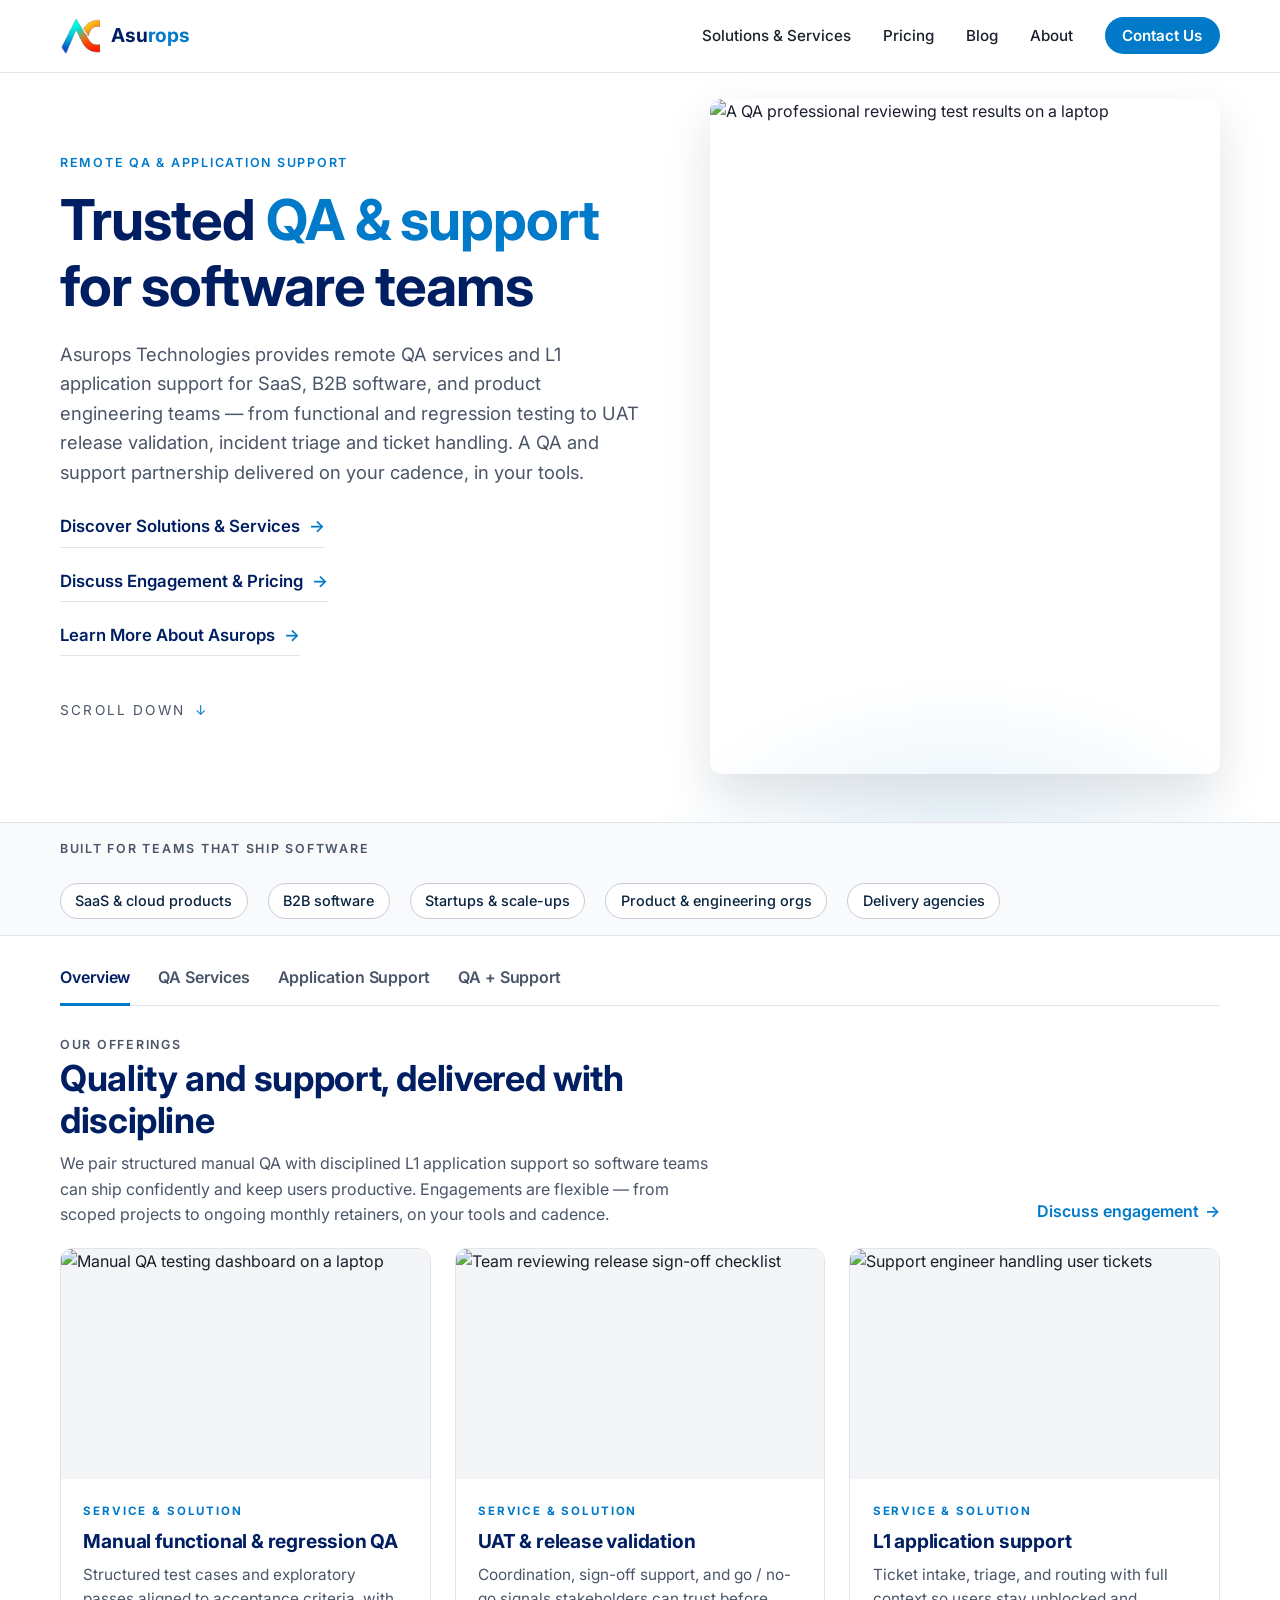
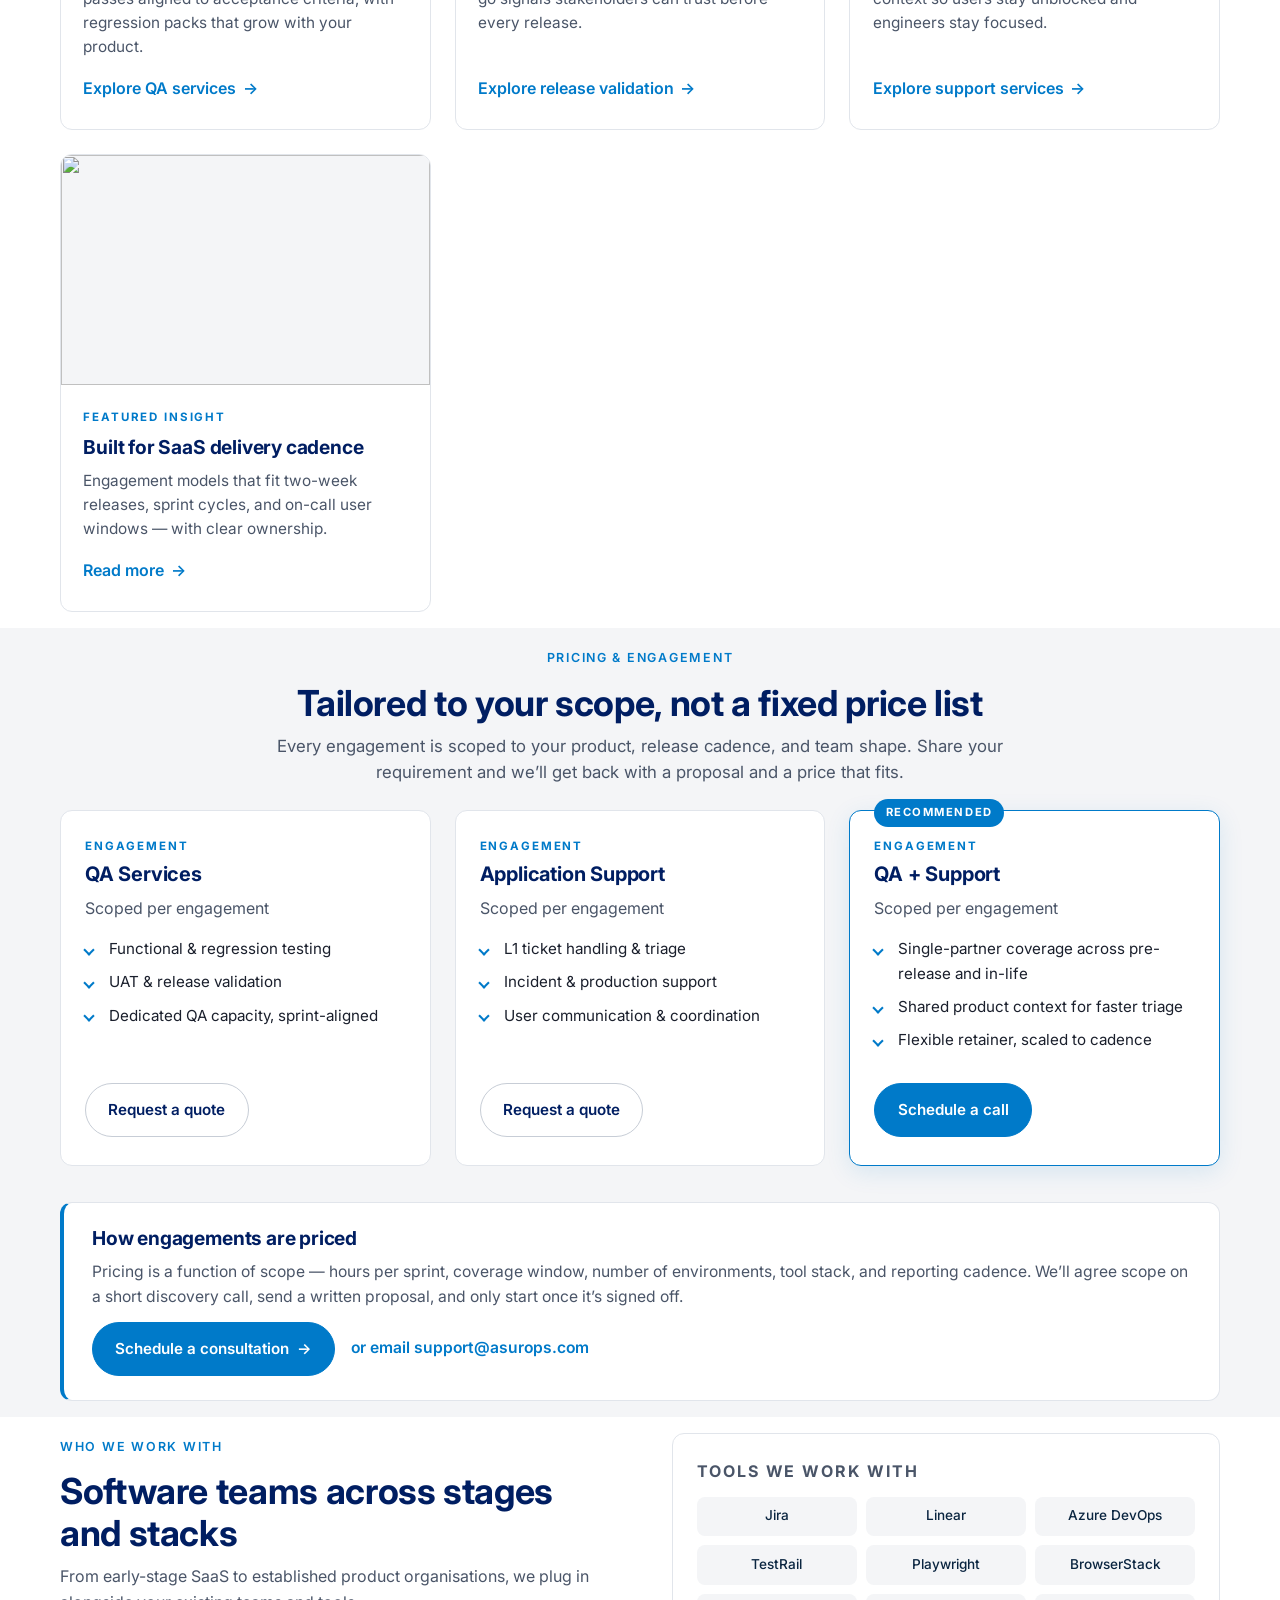
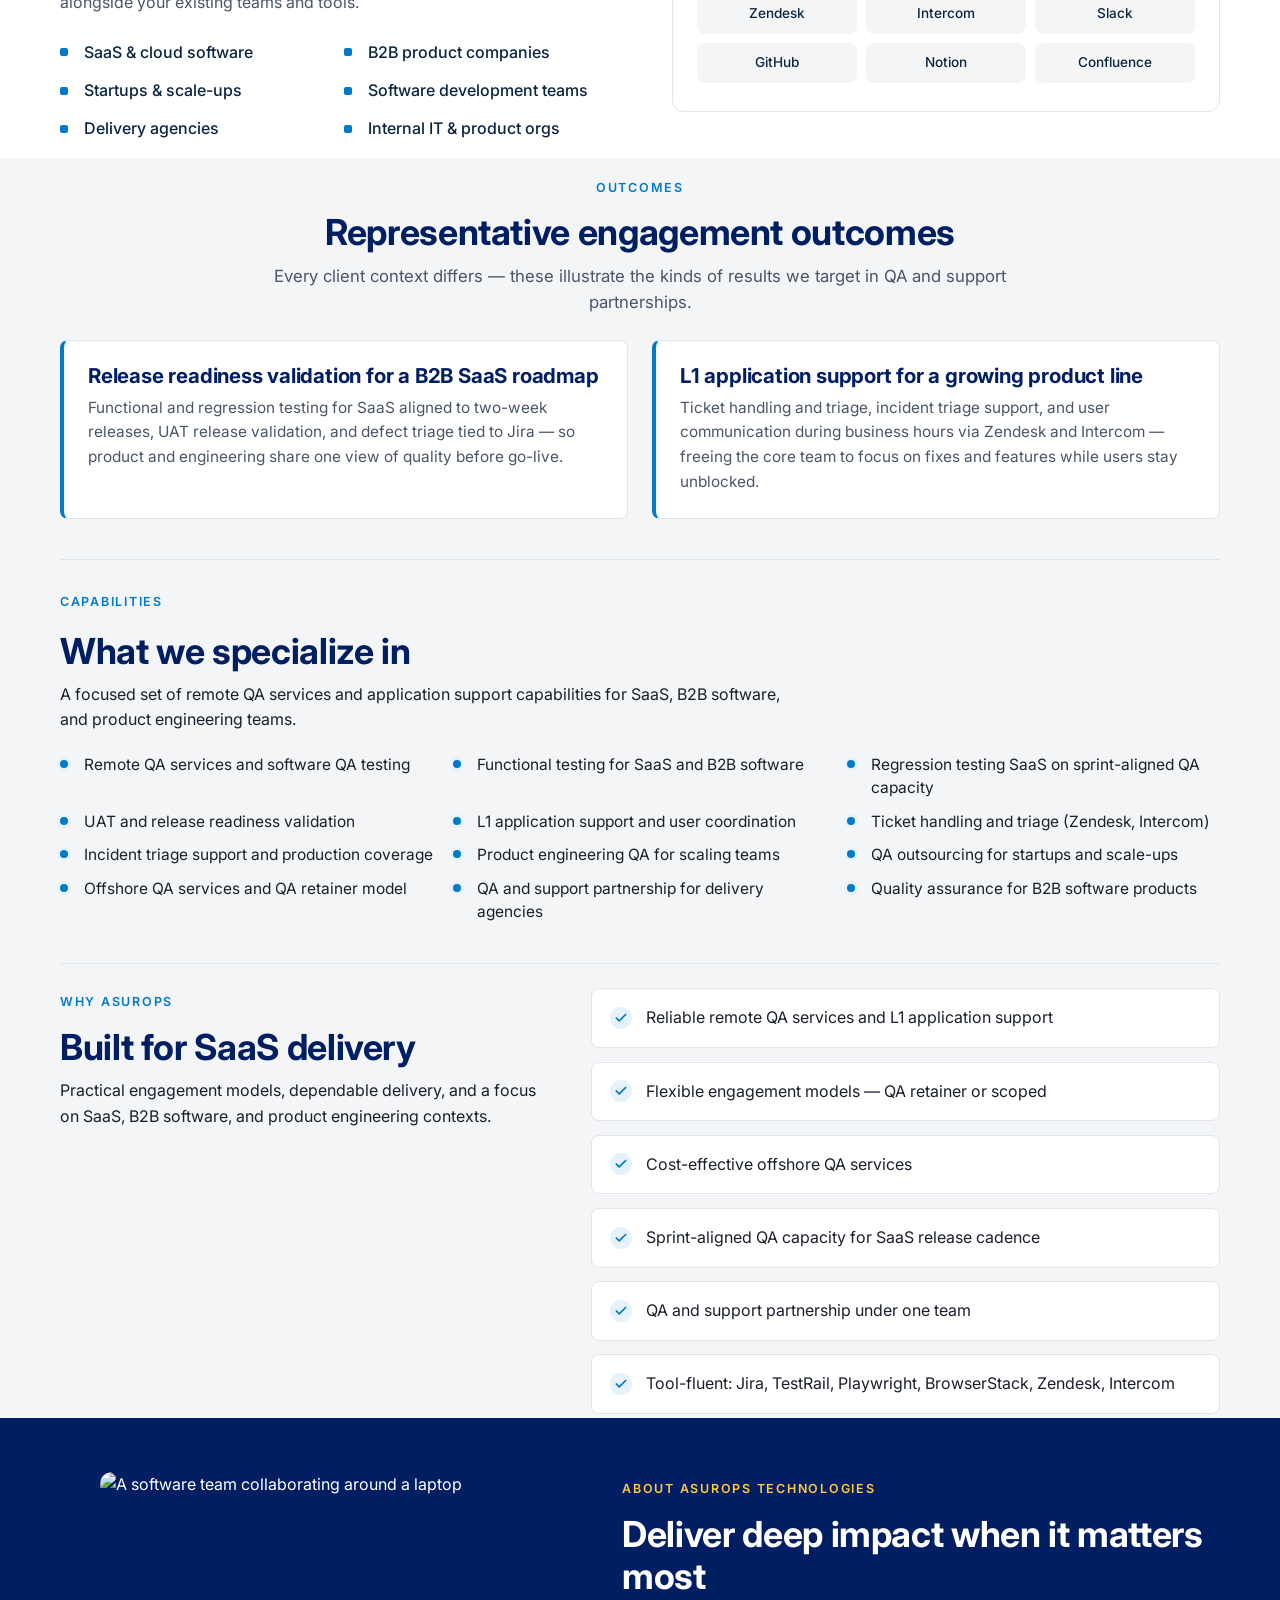
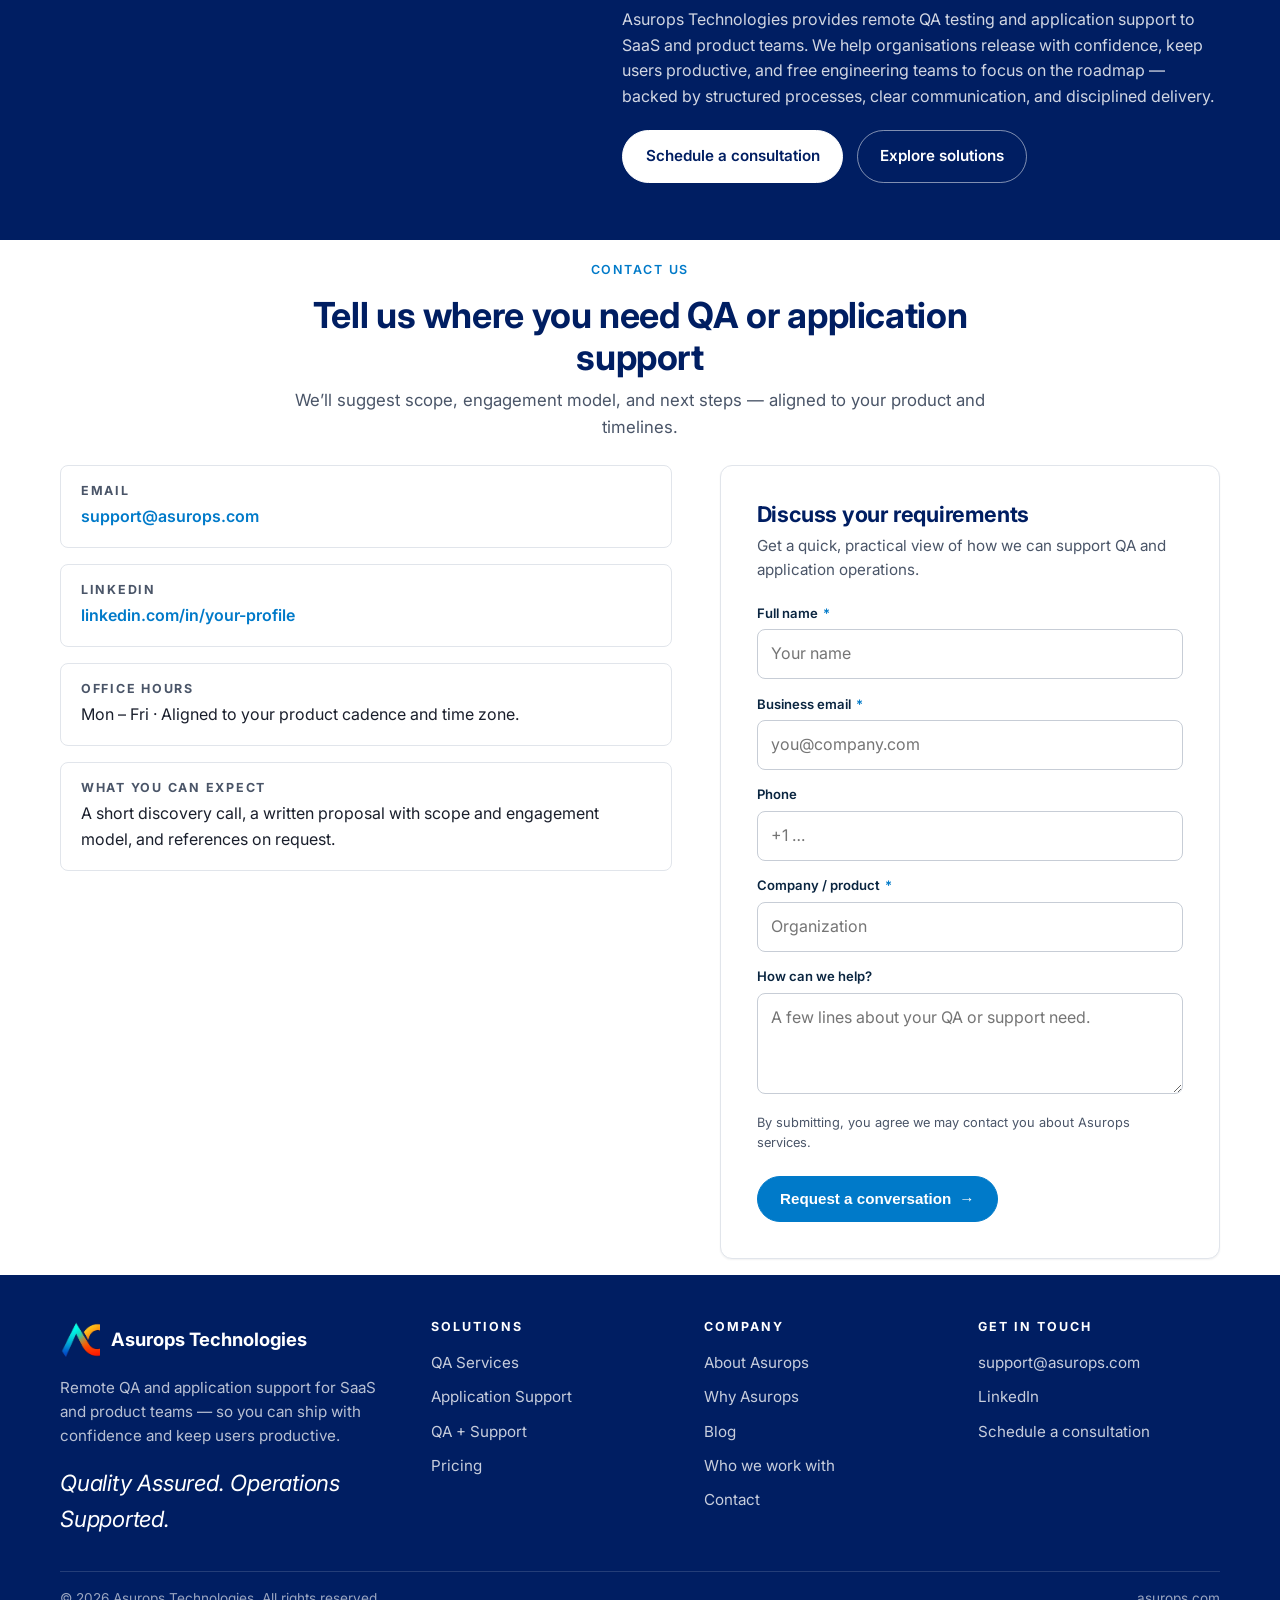
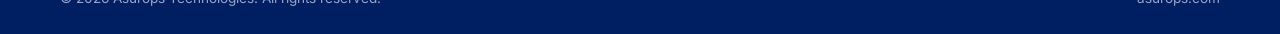
==== commit 98f09866: "Update site branding with new Asurops logo assets. Replace header, footer, favicon, and social previ" ====
--- a/index.html
+++ b/index.html
@@ -22,22 +22,22 @@
     <meta property="og:title" content="Reliable QA Outsourcing &amp; SaaS Support Services | Asurops" />
     <meta property="og:description" content="Reliable QA outsourcing for B2B SaaS: Asurops provides sprint-aligned QA capacity, incident triage, and functional testing to keep your releases smooth." />
     <meta property="og:url" content="https://www.asurops.com/" />
-    <meta property="og:image" content="https://www.asurops.com/assets/logo.png" />
-    <meta property="og:image:alt" content="Asurops Technologies logo" />
+    <meta property="og:image" content="https://www.asurops.com/assets/logo-512.png" />
+    <meta property="og:image:alt" content="Asurops logo" />
     <meta property="og:locale" content="en_US" />
 
     <!-- Twitter / X card -->
     <meta name="twitter:card" content="summary_large_image" />
     <meta name="twitter:title" content="Reliable QA Outsourcing &amp; SaaS Support Services | Asurops" />
     <meta name="twitter:description" content="Reliable QA outsourcing for B2B SaaS: Asurops provides sprint-aligned QA capacity, incident triage, and functional testing." />
-    <meta name="twitter:image" content="https://www.asurops.com/assets/logo.png" />
-    <meta name="twitter:image:alt" content="Asurops Technologies logo" />
+    <meta name="twitter:image" content="https://www.asurops.com/assets/logo-512.png" />
+    <meta name="twitter:image:alt" content="Asurops logo" />
 
     <!-- Favicons -->
     <link rel="icon" href="favicon.svg" type="image/svg+xml" />
-    <link rel="icon" href="assets/logo.png" type="image/png" sizes="512x512" />
-    <link rel="apple-touch-icon" href="assets/logo.png" />
-    <link rel="shortcut icon" href="assets/logo.png" />
+    <link rel="icon" href="assets/favicon-32.png" type="image/png" sizes="32x32" />
+    <link rel="icon" href="assets/logo-512.png" type="image/png" sizes="512x512" />
+    <link rel="apple-touch-icon" href="assets/logo-512.png" />
 
     <!-- Fonts -->
     <link rel="preconnect" href="https://fonts.googleapis.com" />
@@ -55,7 +55,7 @@
       "@type": "Organization",
       "name": "Asurops Technologies",
       "url": "https://www.asurops.com/",
-      "logo": "https://www.asurops.com/assets/logo.png",
+      "logo": "https://www.asurops.com/assets/logo-512.png",
       "description": "Asurops Technologies provides remote QA testing and L1 application support for SaaS and product teams.",
       "email": "support@asurops.com",
       "slogan": "Quality Assured. Operations Supported.",
@@ -77,7 +77,7 @@
       "@type": "ProfessionalService",
       "name": "Asurops Technologies",
       "url": "https://www.asurops.com/",
-      "image": "https://www.asurops.com/assets/logo.png",
+      "image": "https://www.asurops.com/assets/logo-512.png",
       "description": "Remote QA services and L1 application support for SaaS, B2B software, and product engineering teams. Functional testing, regression testing SaaS, UAT release validation, incident triage, ticket handling, offshore QA outsourcing. Engagements scoped and priced per requirement.",
       "serviceType": [
         "Remote QA services",
@@ -125,7 +125,10 @@
       <div class="container header-inner">
         <a class="logo" href="#" aria-label="Asurops Technologies — Home">
           <span class="logo-mark">
-            <img src="assets/logo.png" width="38" height="38" alt="Asurops Technologies logo" decoding="async" />
+            <picture>
+              <source srcset="assets/logo.webp" type="image/webp" />
+              <img src="assets/logo.png" width="40" height="40" alt="Asurops logo" decoding="async" />
+            </picture>
           </span>
           <span class="logo-text">Asu<span class="logo-accent">rops</span></span>
         </a>
@@ -680,7 +683,10 @@
         <div class="wk-footer-grid">
           <div>
             <div class="wk-footer-brand">
-              <img src="assets/logo.png" width="38" height="38" alt="Asurops Technologies logo" decoding="async" />
+              <picture>
+                <source srcset="assets/logo.webp" type="image/webp" />
+                <img src="assets/logo.png" width="40" height="40" alt="Asurops logo" decoding="async" />
+              </picture>
               <span>Asurops Technologies</span>
             </div>
             <p class="wk-footer-about">
--- a/css/styles.css
+++ b/css/styles.css
@@ -185,7 +185,8 @@
   letter-spacing: -0.01em;
 }
 .logo:hover { text-decoration: none; color: var(--wk-navy); }
-.logo-mark img { width: 38px; height: 38px; object-fit: contain; }
+.logo-mark img,
+.logo-mark picture img { width: 40px; height: 40px; object-fit: contain; }
 .logo-text { line-height: 1; }
 .logo-accent { color: var(--wk-blue); }
 
@@ -935,7 +936,8 @@
   margin-bottom: 1rem;
   color: #fff; font-weight: 700; font-size: 1.15rem;
 }
-.wk-footer-brand img { width: 38px; height: 38px; object-fit: contain; }
+.wk-footer-brand img,
+.wk-footer-brand picture img { width: 40px; height: 40px; object-fit: contain; }
 .wk-footer-tagline {
   font-family: var(--font-display);
   font-style: italic;
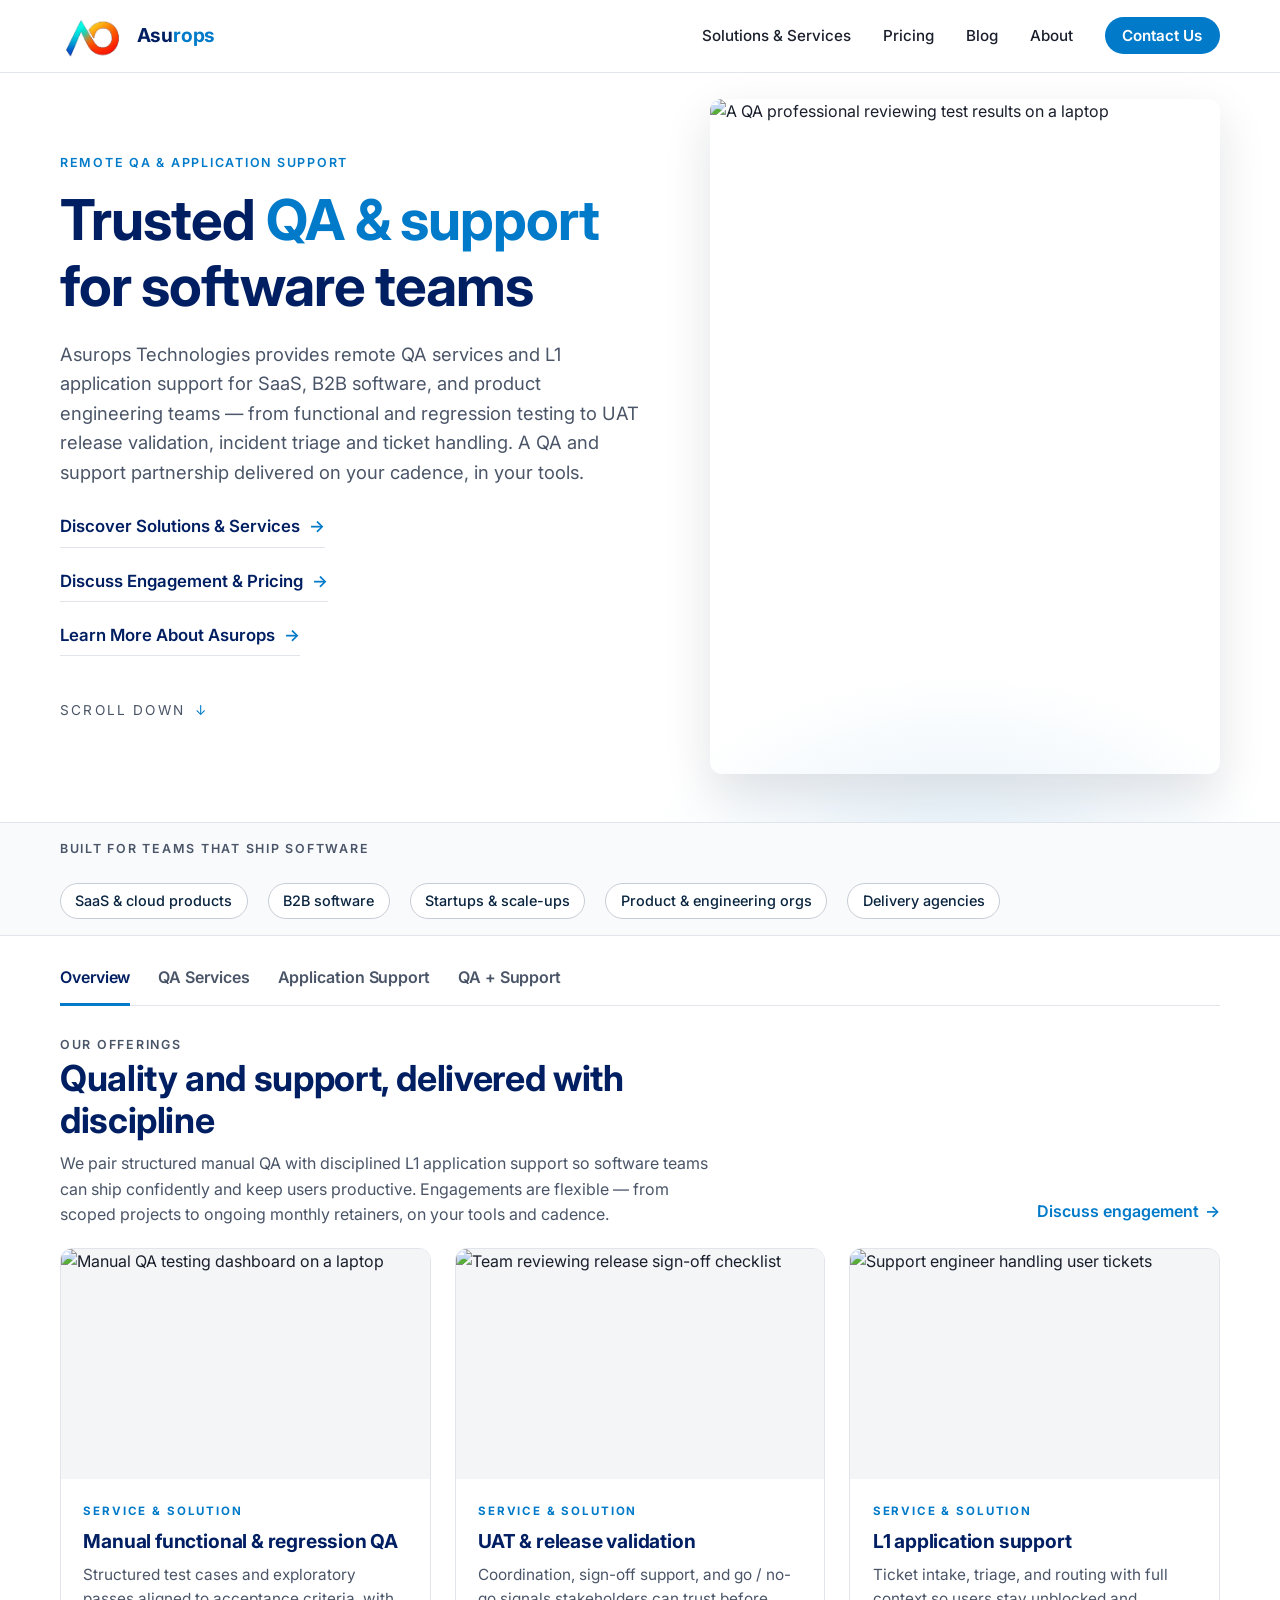
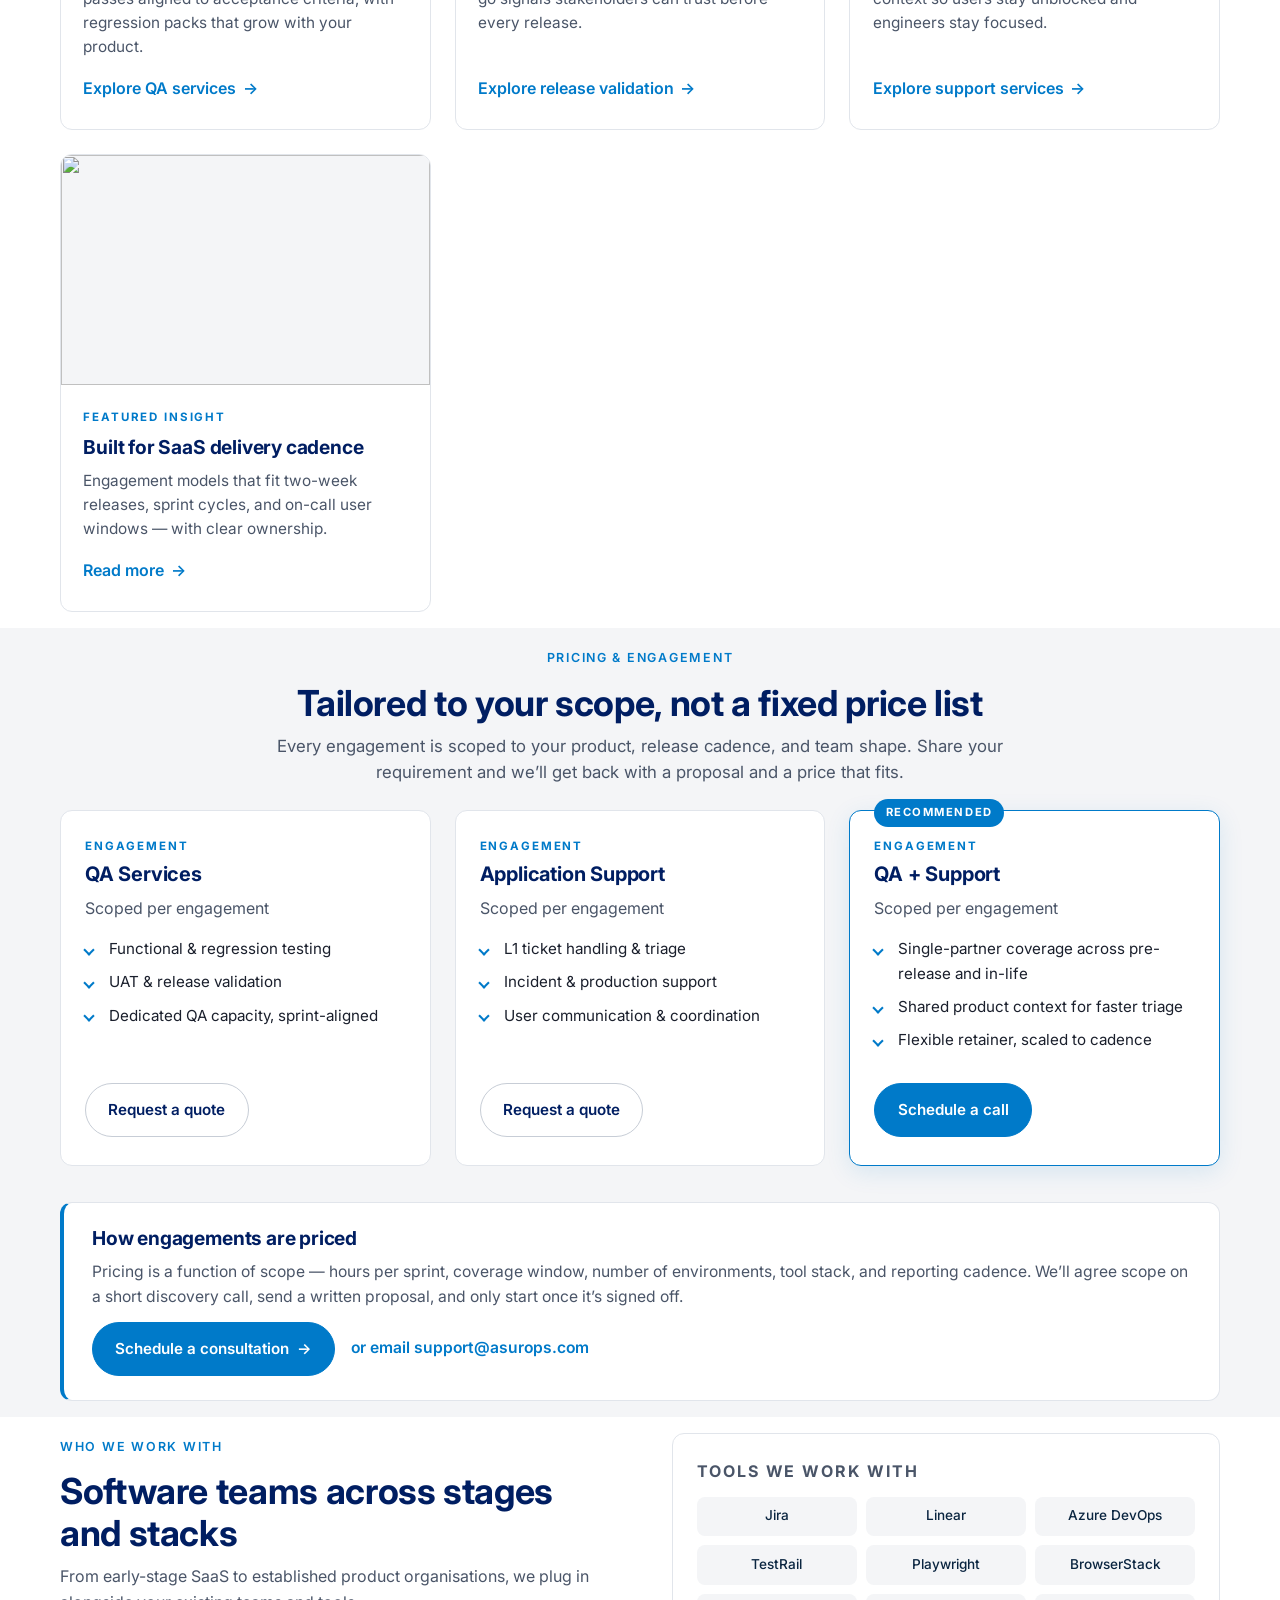
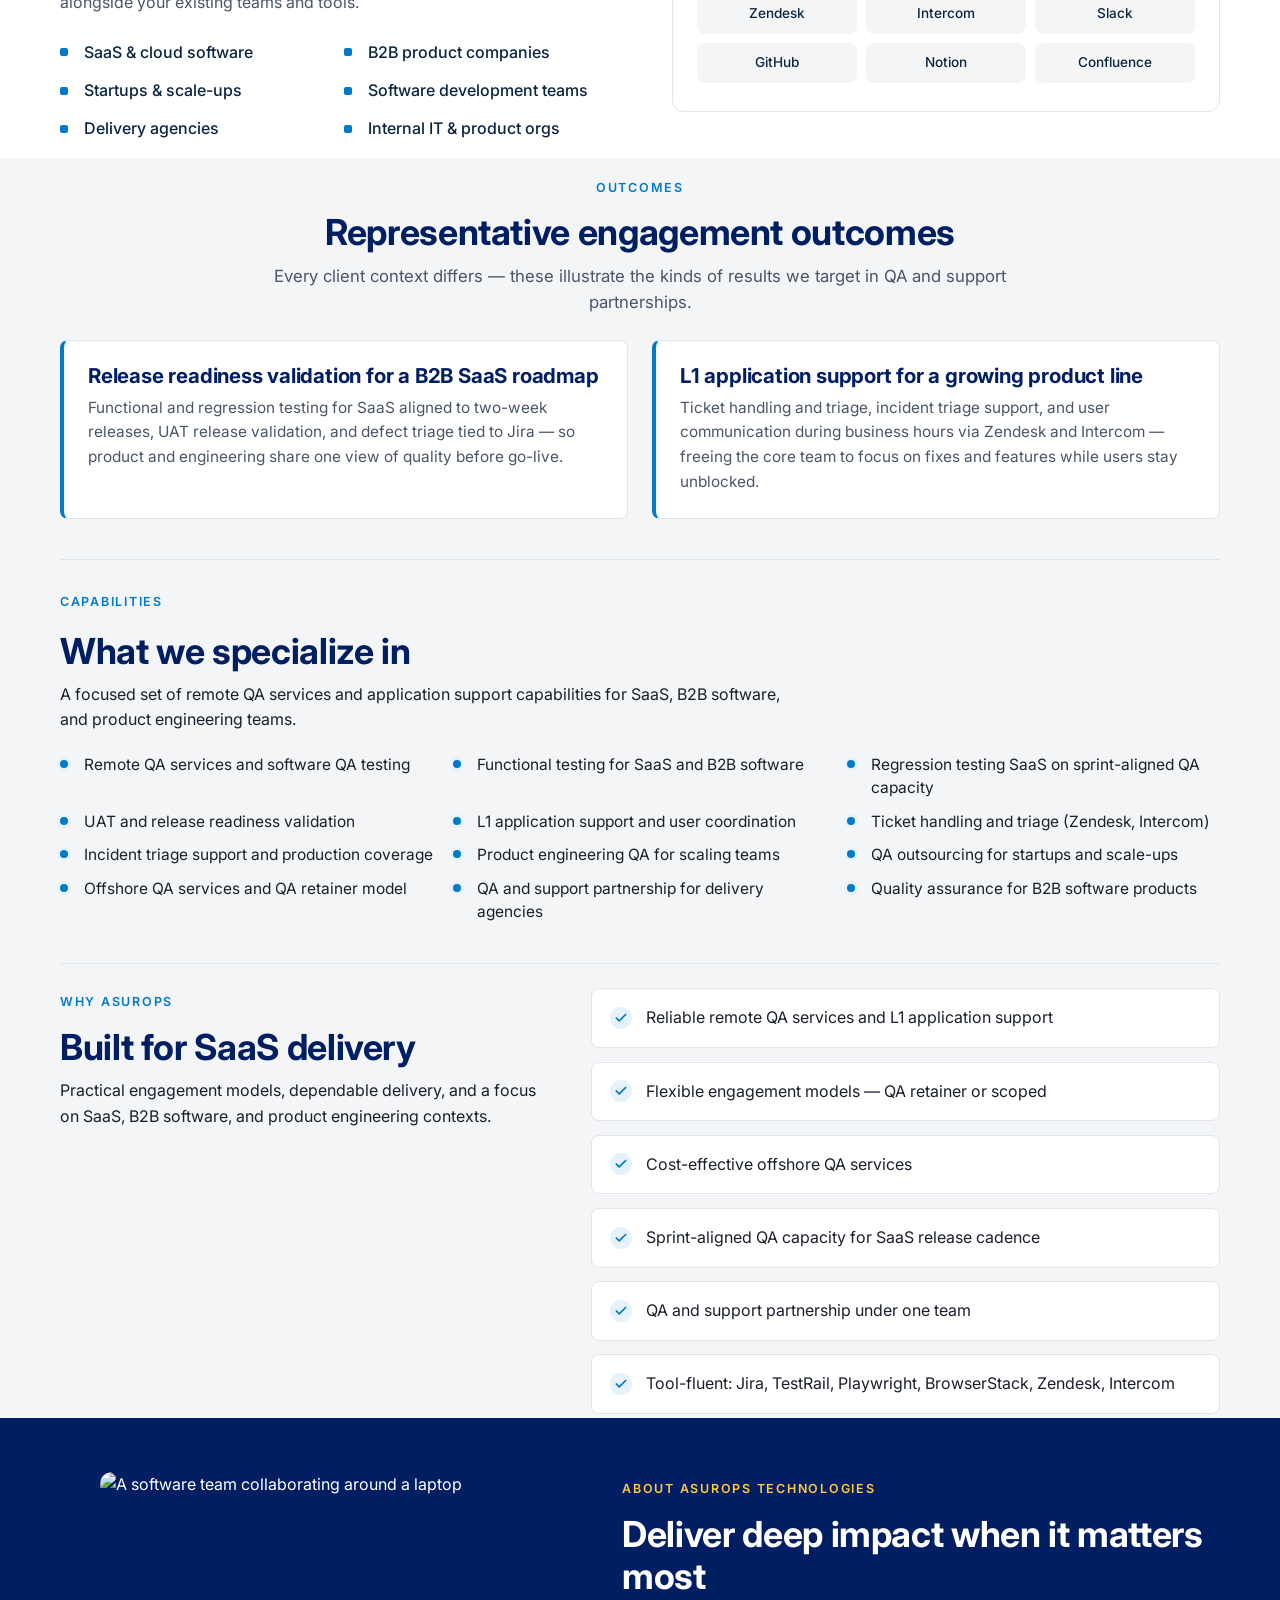
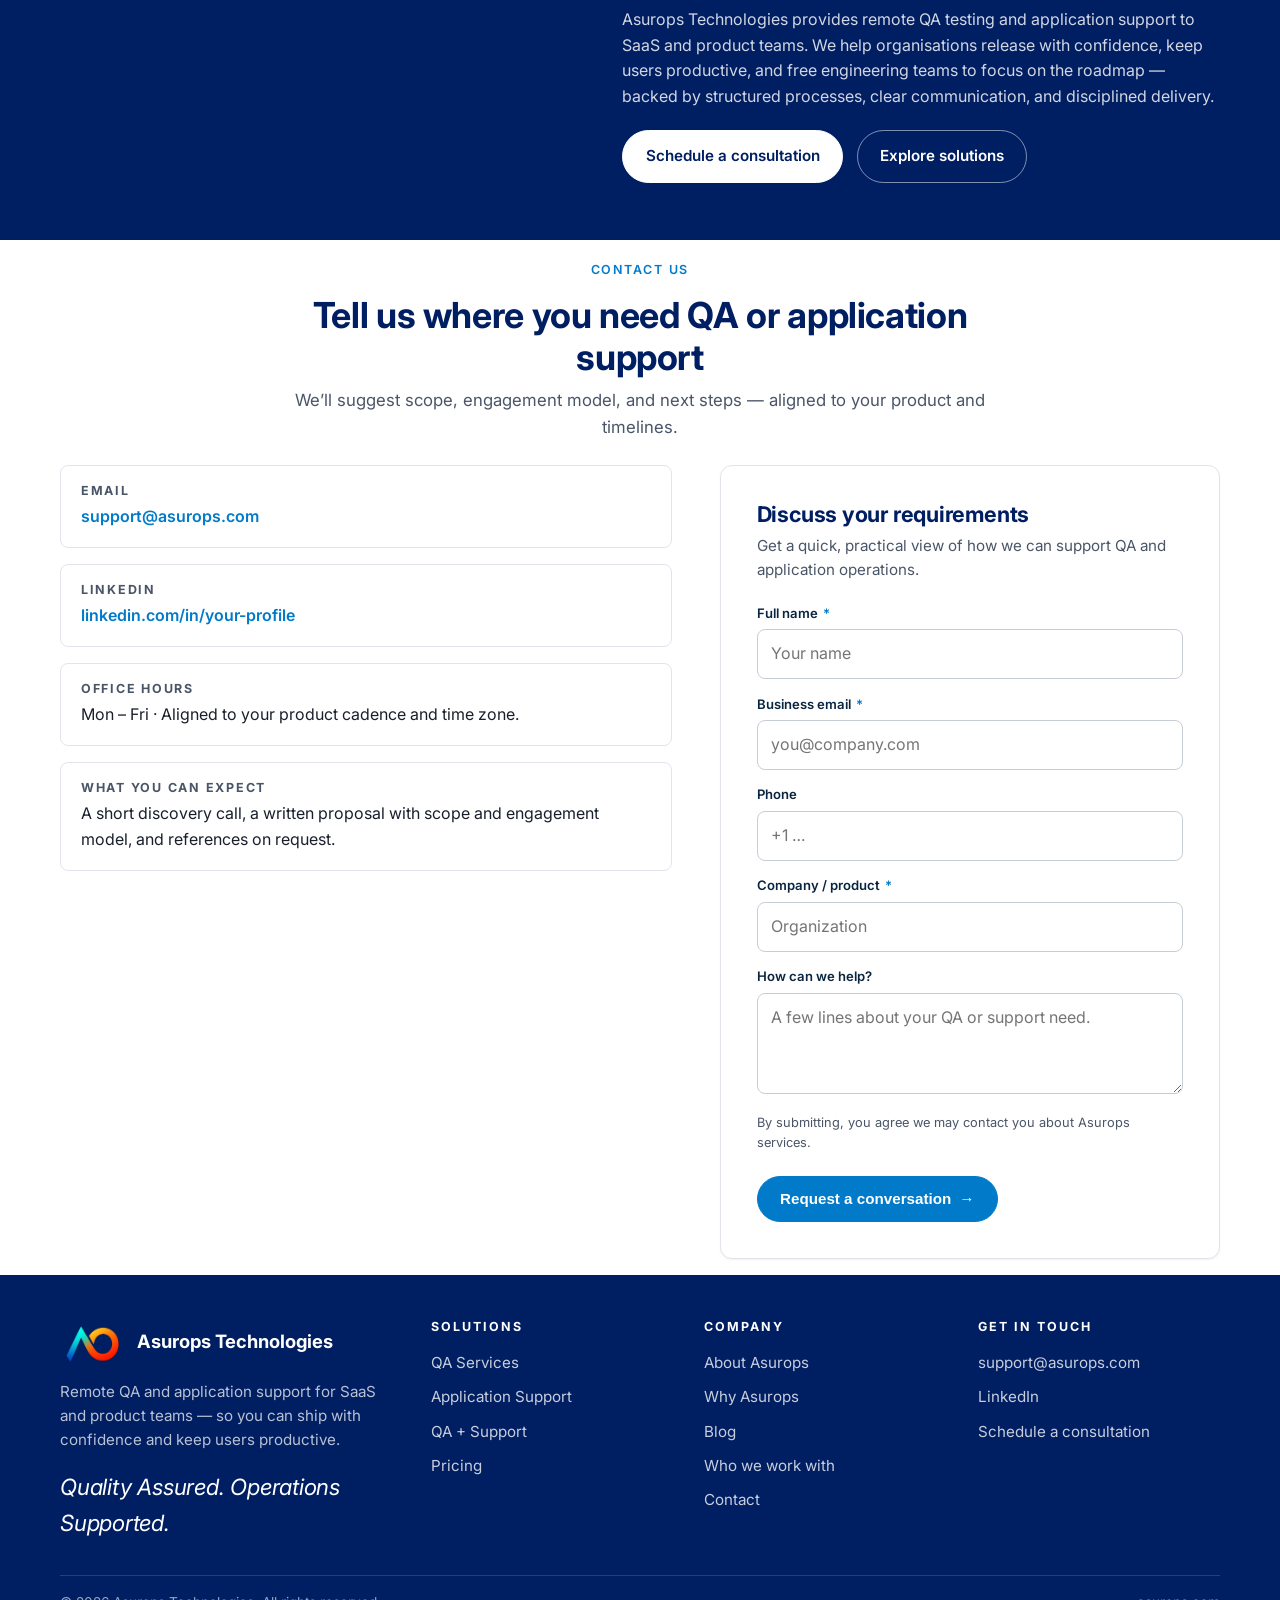
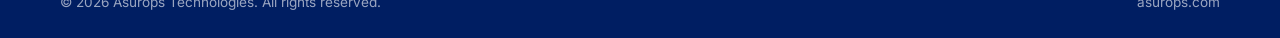
==== commit 6c38f063: "Fix logo crop and header sizing so the full mark displays. Re-export the complete centered logo and " ====
--- a/index.html
+++ b/index.html
@@ -127,7 +127,7 @@
           <span class="logo-mark">
             <picture>
               <source srcset="assets/logo.webp" type="image/webp" />
-              <img src="assets/logo.png" width="40" height="40" alt="Asurops logo" decoding="async" />
+              <img src="assets/logo.png" width="66" height="44" alt="Asurops logo" decoding="async" />
             </picture>
           </span>
           <span class="logo-text">Asu<span class="logo-accent">rops</span></span>
@@ -685,7 +685,7 @@
             <div class="wk-footer-brand">
               <picture>
                 <source srcset="assets/logo.webp" type="image/webp" />
-                <img src="assets/logo.png" width="40" height="40" alt="Asurops logo" decoding="async" />
+                <img src="assets/logo.png" width="66" height="44" alt="Asurops logo" decoding="async" />
               </picture>
               <span>Asurops Technologies</span>
             </div>
--- a/css/styles.css
+++ b/css/styles.css
@@ -185,8 +185,25 @@
   letter-spacing: -0.01em;
 }
 .logo:hover { text-decoration: none; color: var(--wk-navy); }
+.logo-mark {
+  display: flex;
+  align-items: center;
+  flex-shrink: 0;
+  line-height: 0;
+}
+.logo-mark picture {
+  display: block;
+  line-height: 0;
+}
 .logo-mark img,
-.logo-mark picture img { width: 40px; height: 40px; object-fit: contain; }
+.logo-mark picture img {
+  display: block;
+  width: auto;
+  height: 44px;
+  max-width: 66px;
+  object-fit: contain;
+  object-position: center;
+}
 .logo-text { line-height: 1; }
 .logo-accent { color: var(--wk-blue); }
 
@@ -936,8 +953,16 @@
   margin-bottom: 1rem;
   color: #fff; font-weight: 700; font-size: 1.15rem;
 }
+.wk-footer-brand picture { display: block; line-height: 0; }
 .wk-footer-brand img,
-.wk-footer-brand picture img { width: 40px; height: 40px; object-fit: contain; }
+.wk-footer-brand picture img {
+  display: block;
+  width: auto;
+  height: 44px;
+  max-width: 66px;
+  object-fit: contain;
+  object-position: center;
+}
 .wk-footer-tagline {
   font-family: var(--font-display);
   font-style: italic;
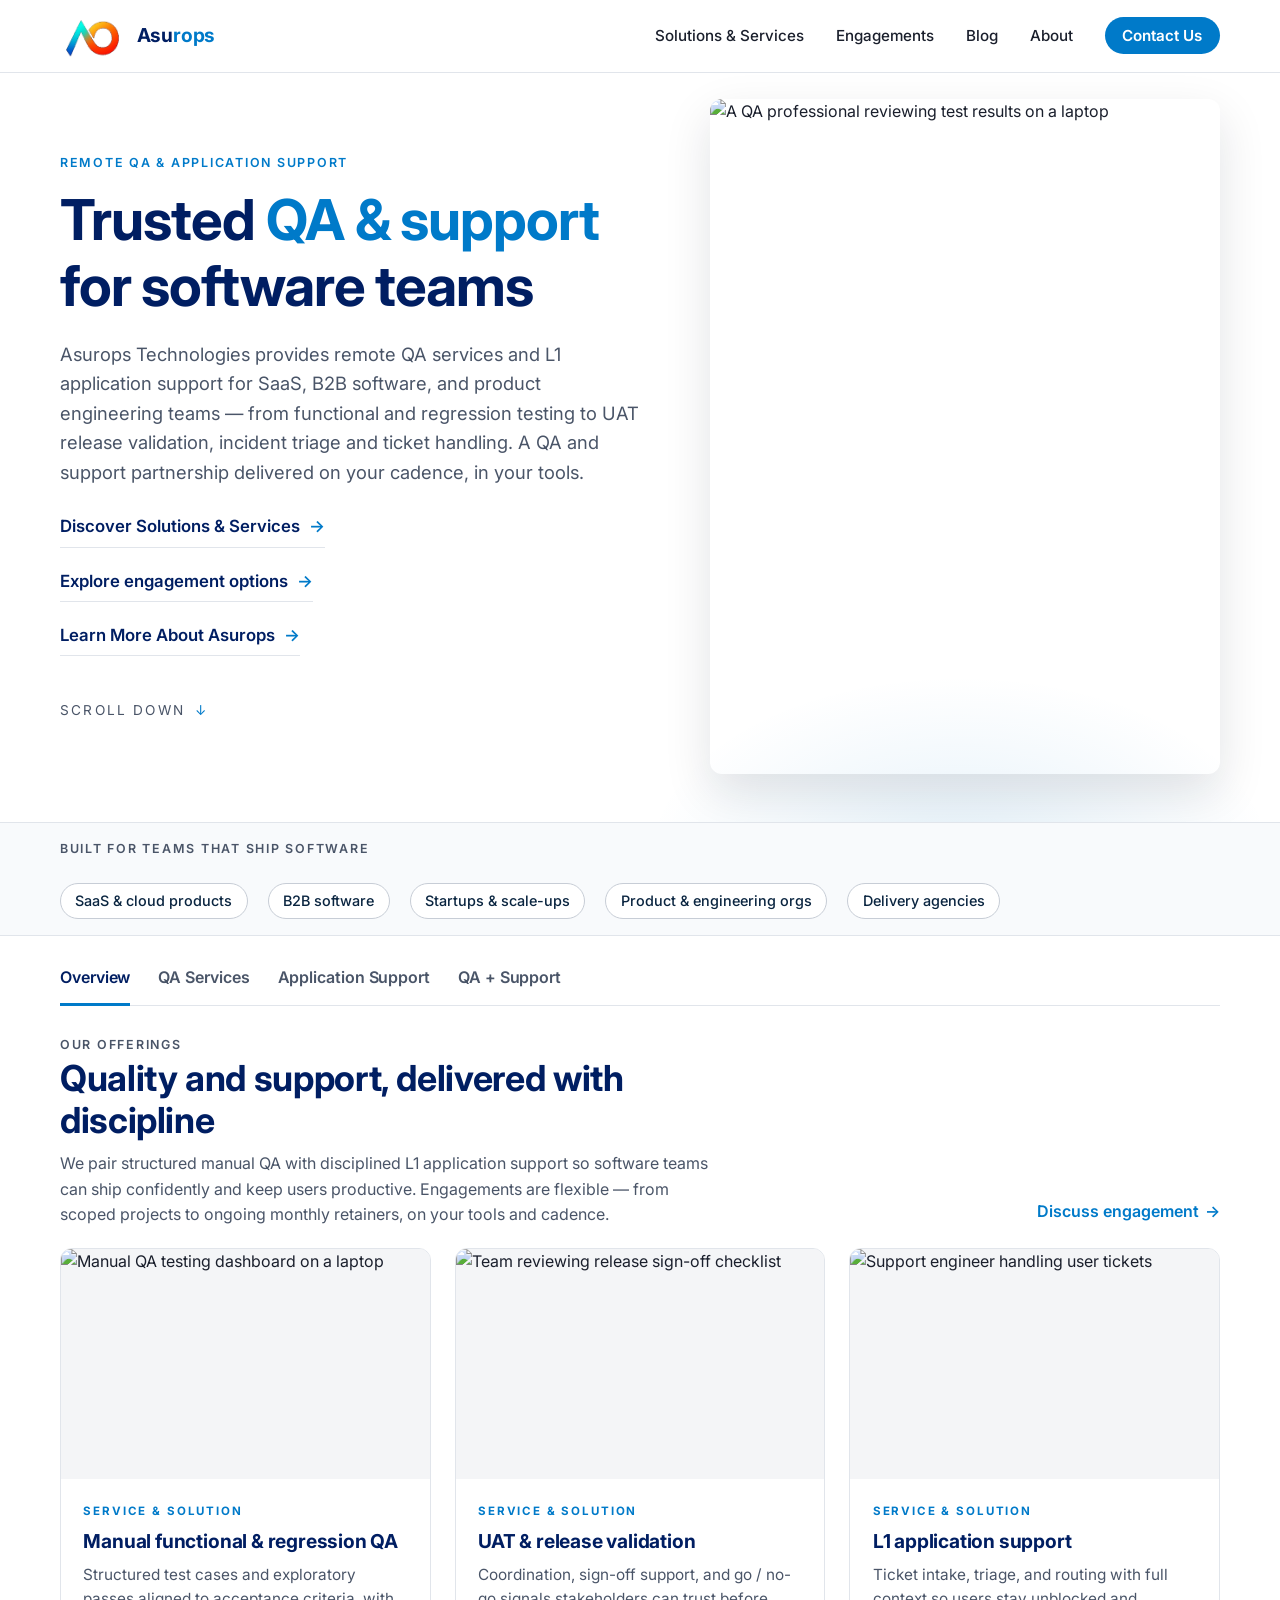
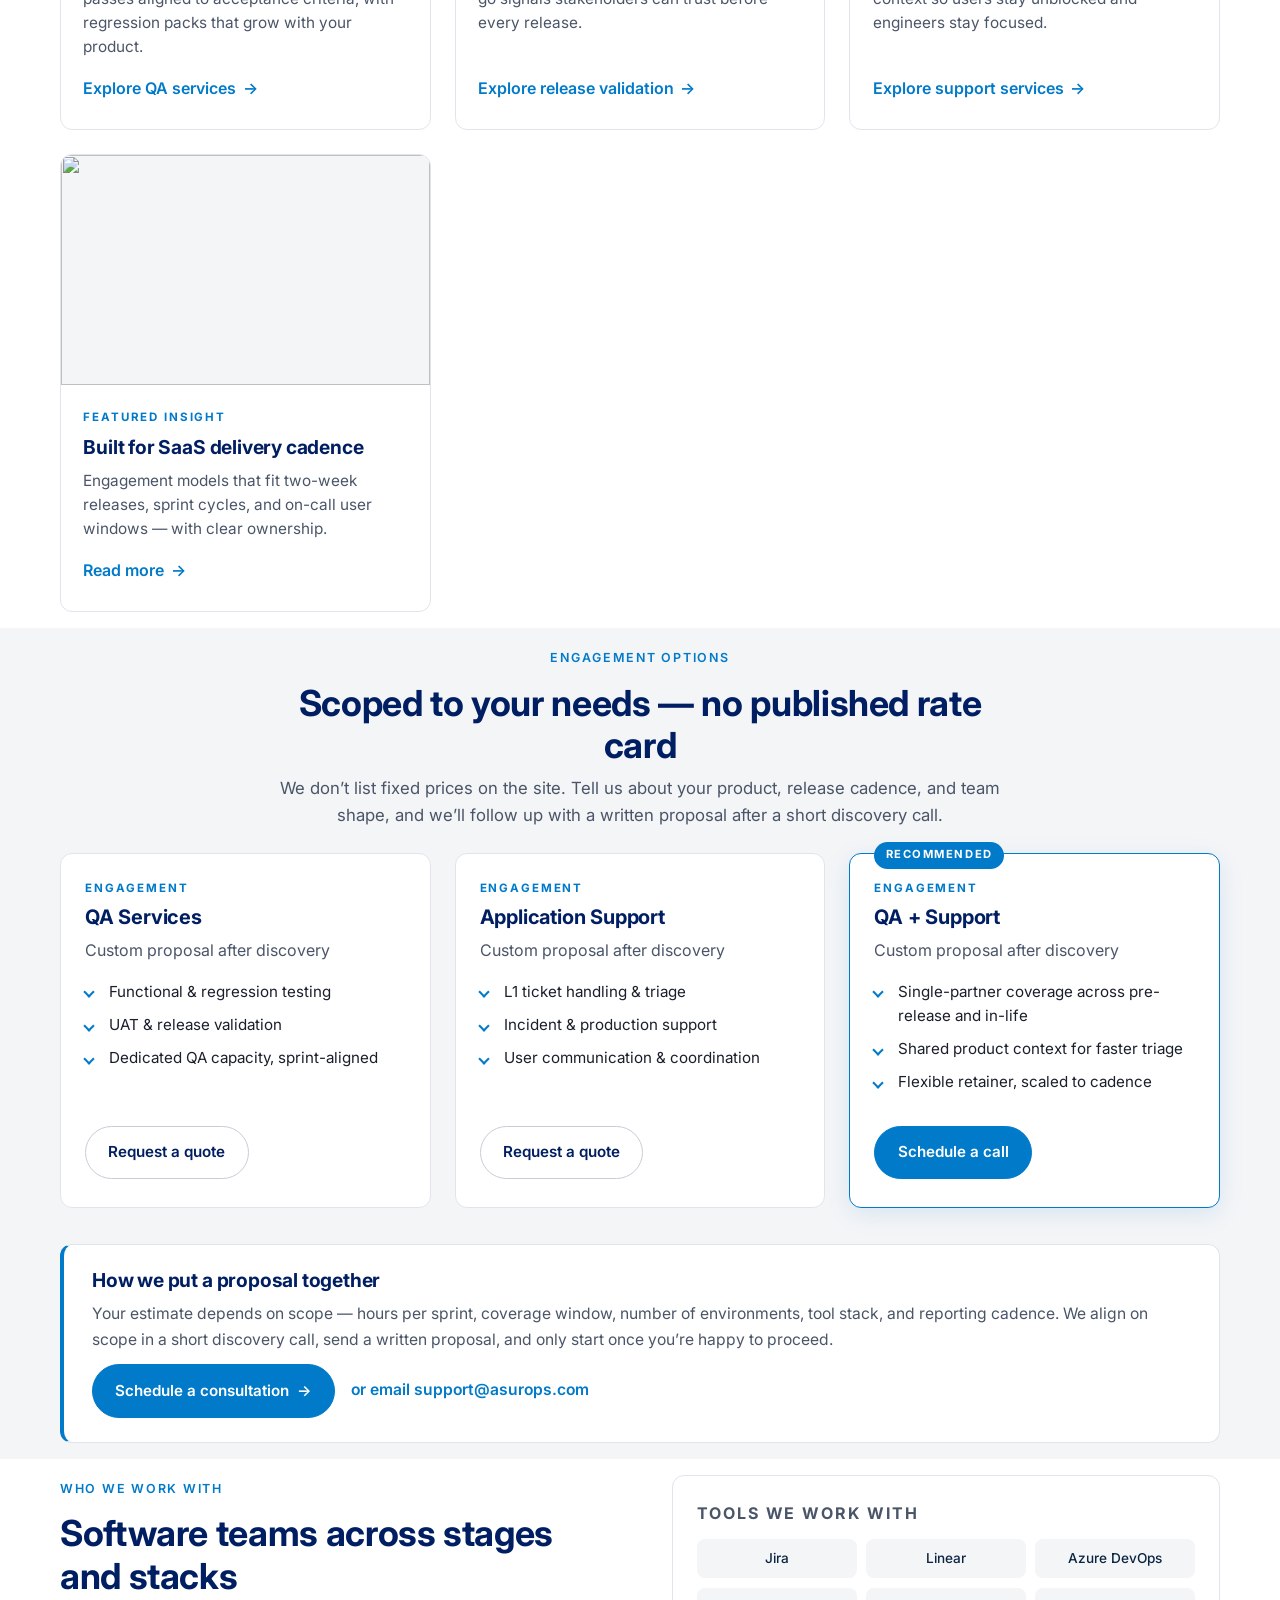
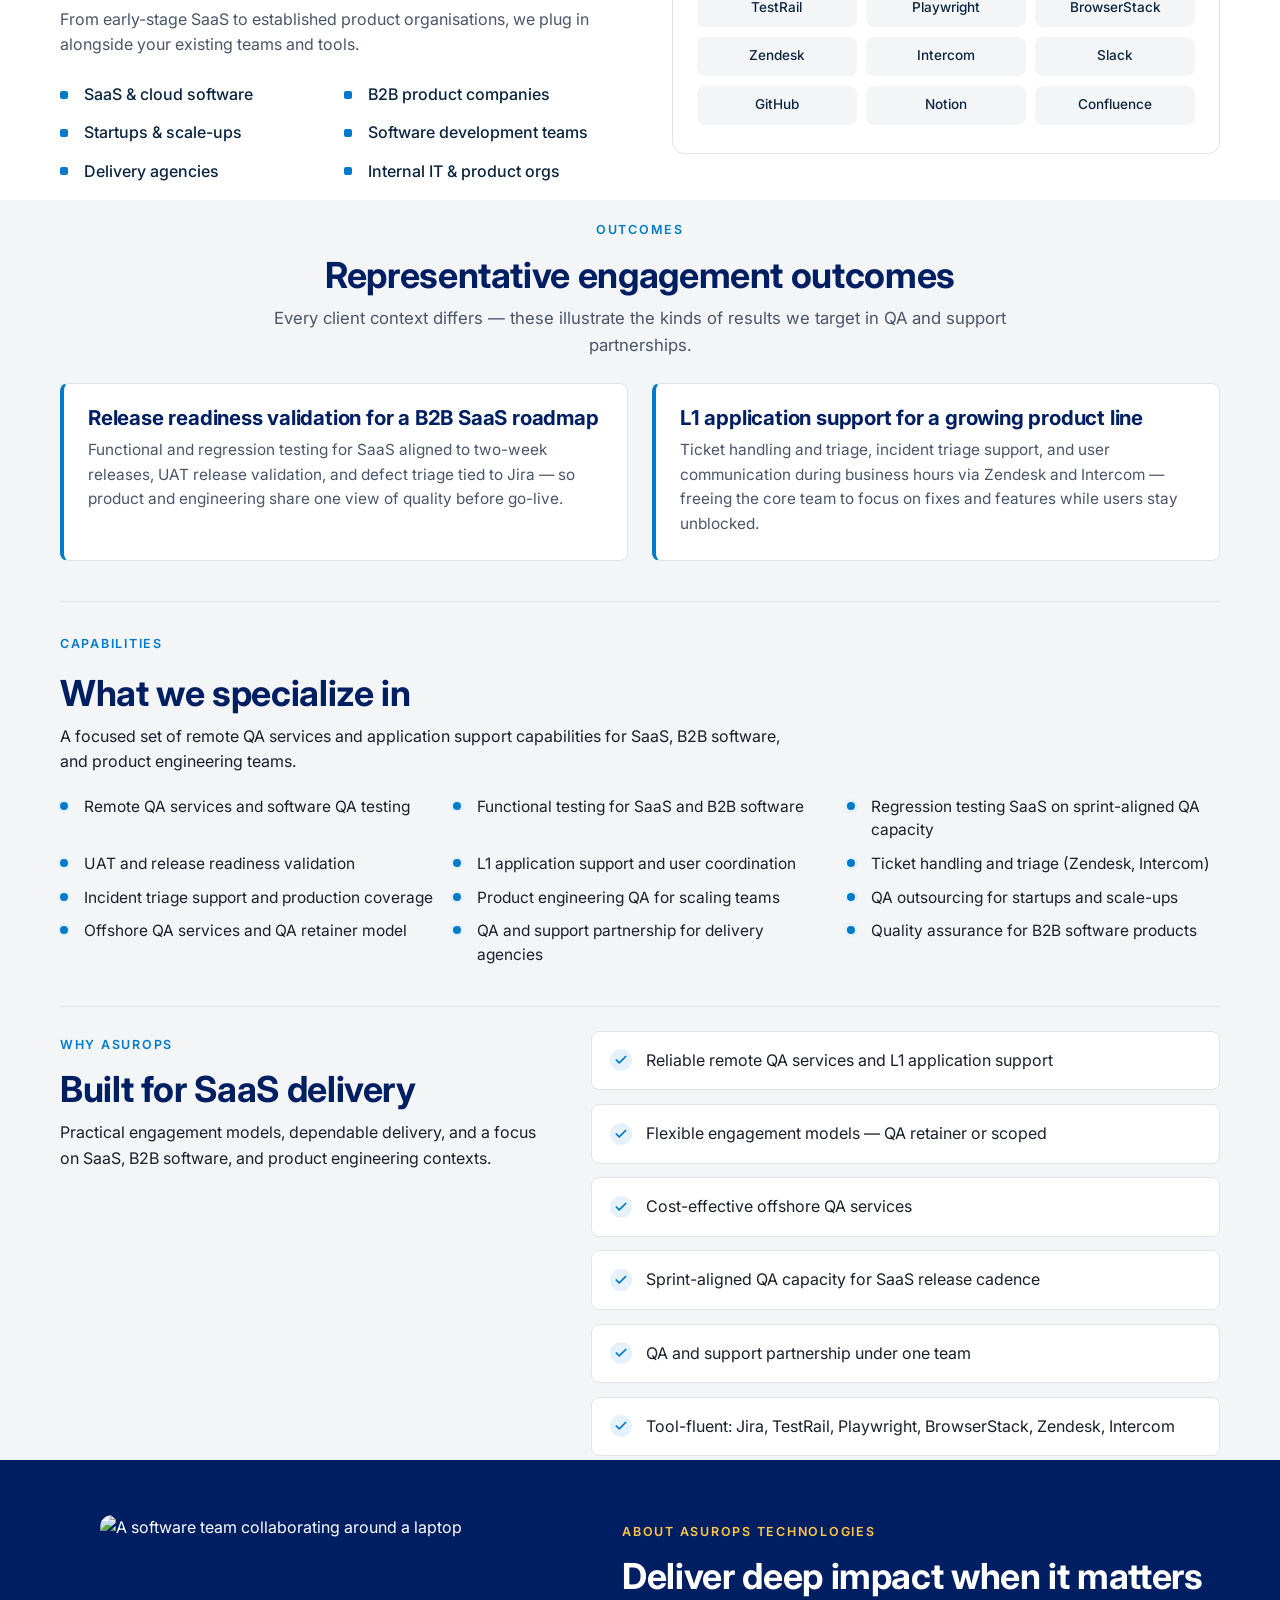
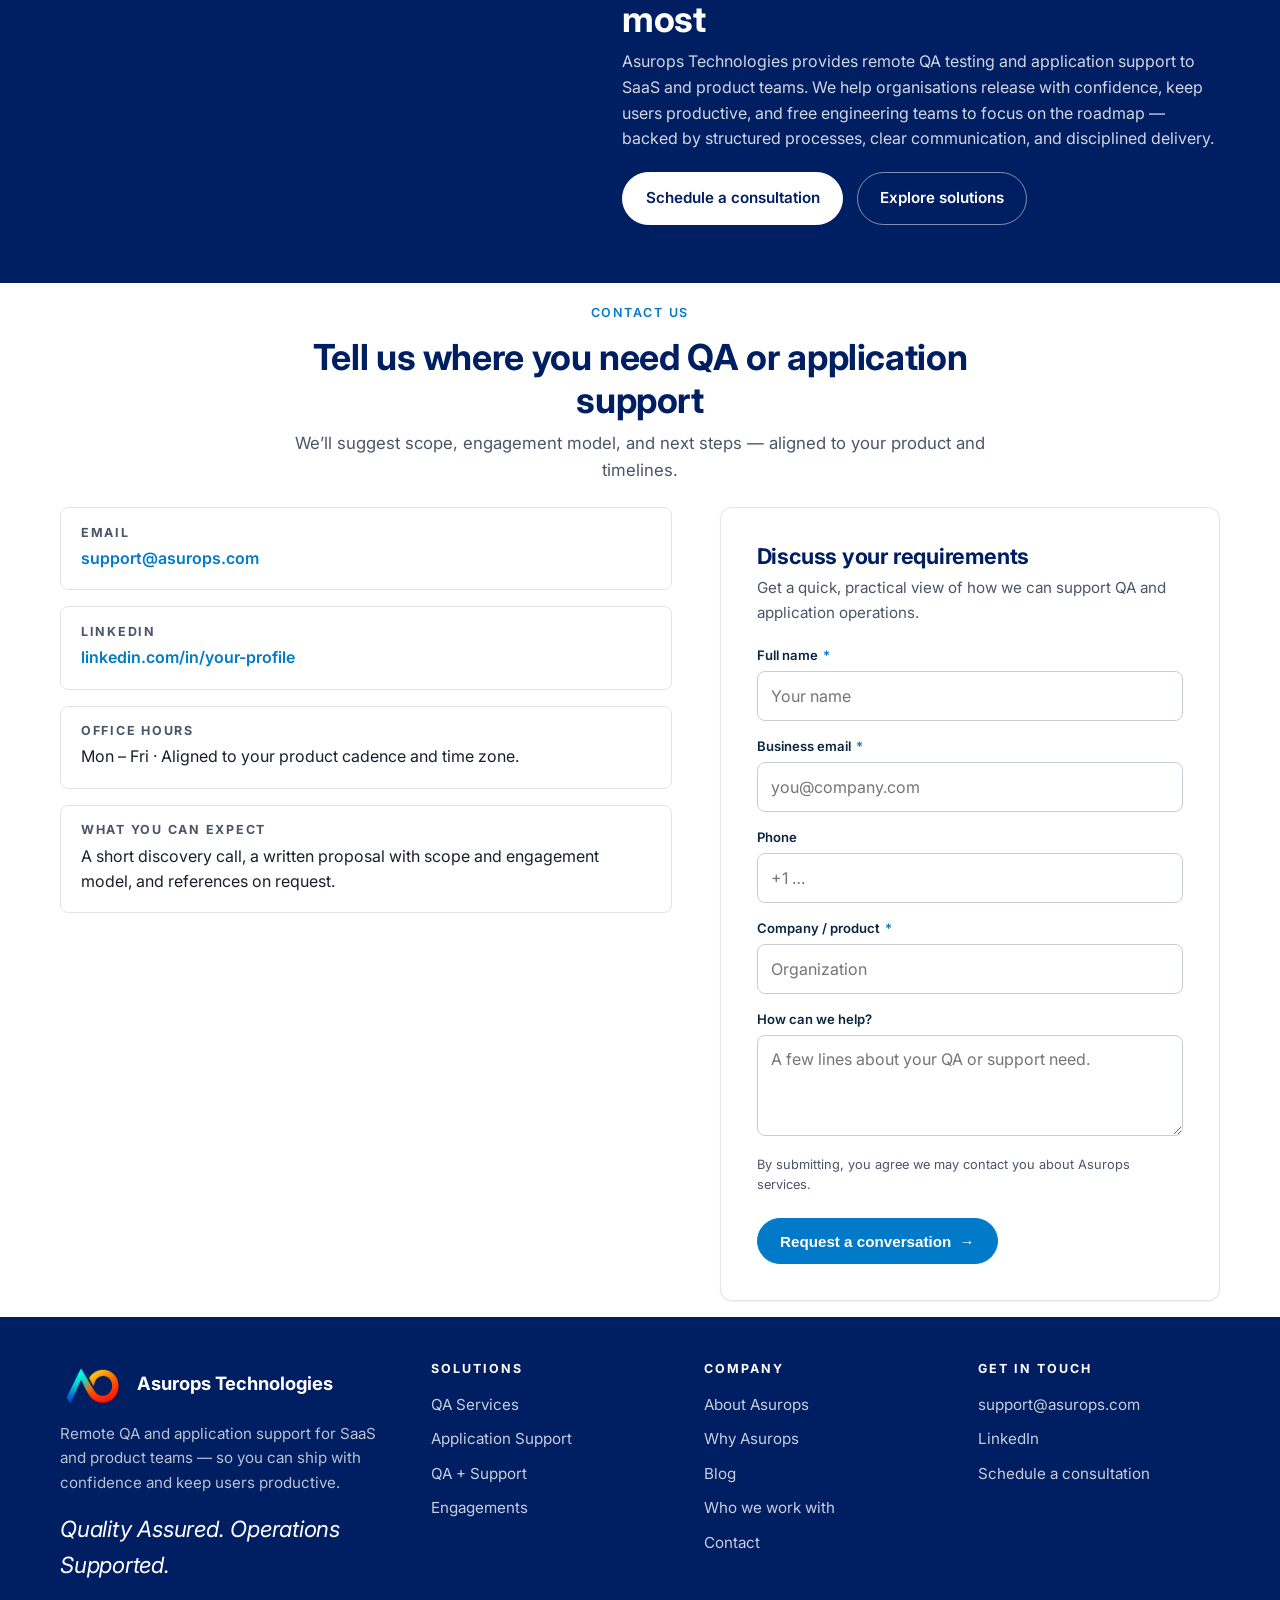
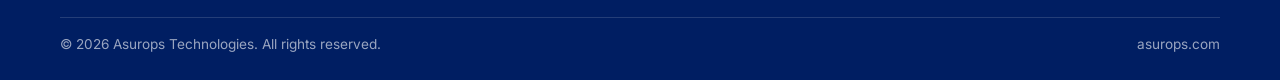
==== commit b9cba164: "Reframe pricing section as engagement options without fixed rates. Update section copy and navigatio" ====
--- a/index.html
+++ b/index.html
@@ -139,7 +139,7 @@
         <nav class="site-nav" aria-label="Primary">
           <ul>
             <li><a href="#offerings">Solutions &amp; Services</a></li>
-            <li><a href="#pricing">Pricing</a></li>
+            <li><a href="#pricing">Engagements</a></li>
             <li><a href="/blog/">Blog</a></li>
             <li><a href="#about">About</a></li>
             <li><a href="#contact" class="nav-cta">Contact Us</a></li>
@@ -166,7 +166,7 @@
             </p>
             <ul class="wk-hero-ctas">
               <li><a href="#offerings"><span>Discover Solutions &amp; Services</span><span class="arrow" aria-hidden="true">&rarr;</span></a></li>
-              <li><a href="#pricing"><span>Discuss Engagement &amp; Pricing</span><span class="arrow" aria-hidden="true">&rarr;</span></a></li>
+              <li><a href="#pricing"><span>Explore engagement options</span><span class="arrow" aria-hidden="true">&rarr;</span></a></li>
               <li><a href="#about"><span>Learn More About Asurops</span><span class="arrow" aria-hidden="true">&rarr;</span></a></li>
             </ul>
             <a class="wk-hero-scroll" href="#trust">
@@ -402,20 +402,20 @@
         </div>
       </section>
 
-      <!-- ====================================================== PRICING -->
+      <!-- ====================================================== ENGAGEMENT OPTIONS -->
       <section id="pricing" class="section section-alt">
         <div class="container">
           <header class="section-head">
-            <p class="eyebrow">Pricing &amp; engagement</p>
-            <h2>Tailored to your scope, not a fixed price list</h2>
-            <p class="section-sub">Every engagement is scoped to your product, release cadence, and team shape. Share your requirement and we&rsquo;ll get back with a proposal and a price that fits.</p>
+            <p class="eyebrow">Engagement options</p>
+            <h2>Scoped to your needs &mdash; no published rate card</h2>
+            <p class="section-sub">We don&rsquo;t list fixed prices on the site. Tell us about your product, release cadence, and team shape, and we&rsquo;ll follow up with a written proposal after a short discovery call.</p>
           </header>
 
           <div class="wk-pricing-grid">
             <article class="wk-price-card">
               <p class="wk-price-cat">Engagement</p>
               <h3 class="wk-price-title">QA Services</h3>
-              <p class="wk-price-amount">Scoped per engagement</p>
+              <p class="wk-price-amount">Custom proposal after discovery</p>
               <ul class="wk-price-list">
                 <li>Functional &amp; regression testing</li>
                 <li>UAT &amp; release validation</li>
@@ -427,7 +427,7 @@
             <article class="wk-price-card">
               <p class="wk-price-cat">Engagement</p>
               <h3 class="wk-price-title">Application Support</h3>
-              <p class="wk-price-amount">Scoped per engagement</p>
+              <p class="wk-price-amount">Custom proposal after discovery</p>
               <ul class="wk-price-list">
                 <li>L1 ticket handling &amp; triage</li>
                 <li>Incident &amp; production support</li>
@@ -439,7 +439,7 @@
             <article class="wk-price-card wk-price-card--featured">
               <p class="wk-price-cat">Engagement</p>
               <h3 class="wk-price-title">QA + Support</h3>
-              <p class="wk-price-amount">Scoped per engagement</p>
+              <p class="wk-price-amount">Custom proposal after discovery</p>
               <ul class="wk-price-list">
                 <li>Single-partner coverage across pre-release and in-life</li>
                 <li>Shared product context for faster triage</li>
@@ -450,11 +450,11 @@
           </div>
 
           <aside class="wk-pricing-note">
-            <h3>How engagements are priced</h3>
+            <h3>How we put a proposal together</h3>
             <p>
-              Pricing is a function of scope &mdash; hours per sprint, coverage window, number of
-              environments, tool stack, and reporting cadence. We&rsquo;ll agree scope on a short
-              discovery call, send a written proposal, and only start once it&rsquo;s signed off.
+              Your estimate depends on scope &mdash; hours per sprint, coverage window, number of
+              environments, tool stack, and reporting cadence. We align on scope in a short
+              discovery call, send a written proposal, and only start once you&rsquo;re happy to proceed.
             </p>
             <p class="wk-pricing-note-cta">
               <a class="btn btn-primary" href="#contact">Schedule a consultation <span class="arrow" aria-hidden="true">&rarr;</span></a>
@@ -702,7 +702,7 @@
               <li><a href="#offerings">QA Services</a></li>
               <li><a href="#offerings">Application Support</a></li>
               <li><a href="#offerings">QA + Support</a></li>
-              <li><a href="#pricing">Pricing</a></li>
+              <li><a href="#pricing">Engagements</a></li>
             </ul>
           </div>
 
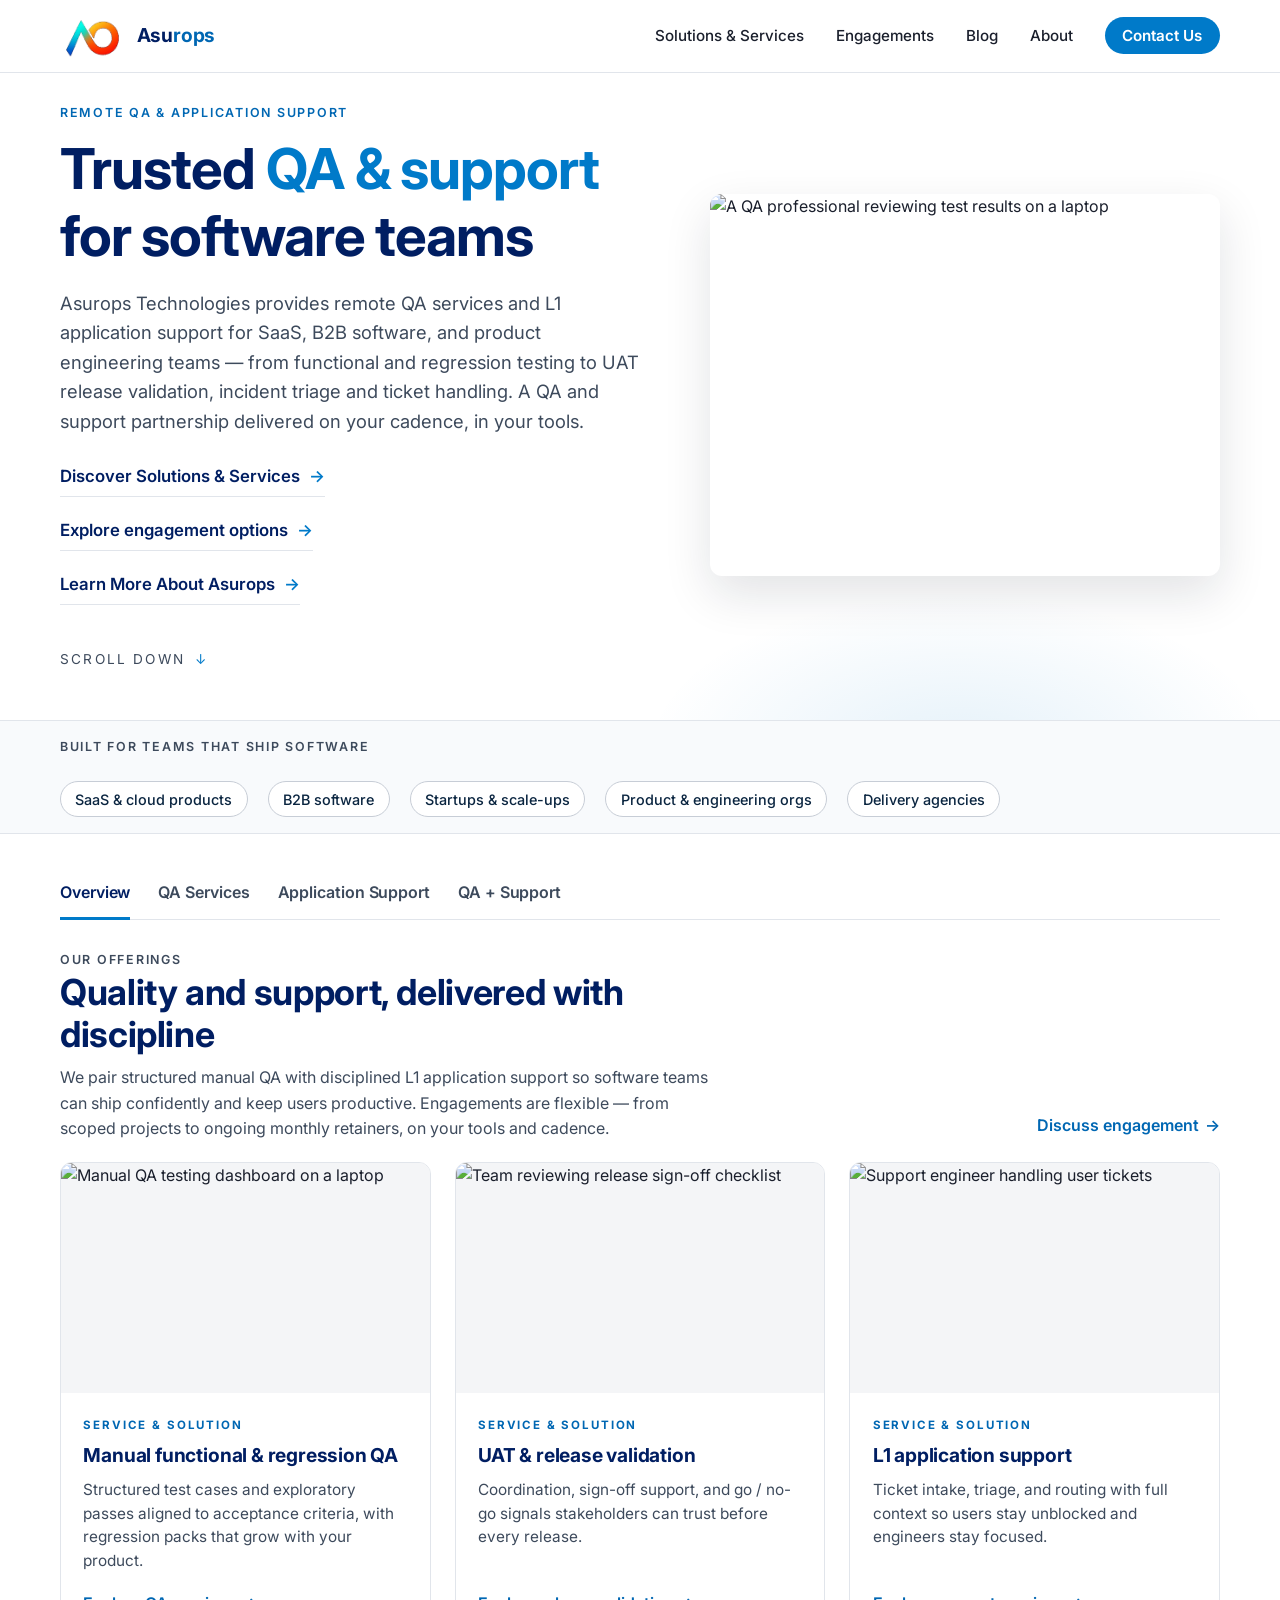
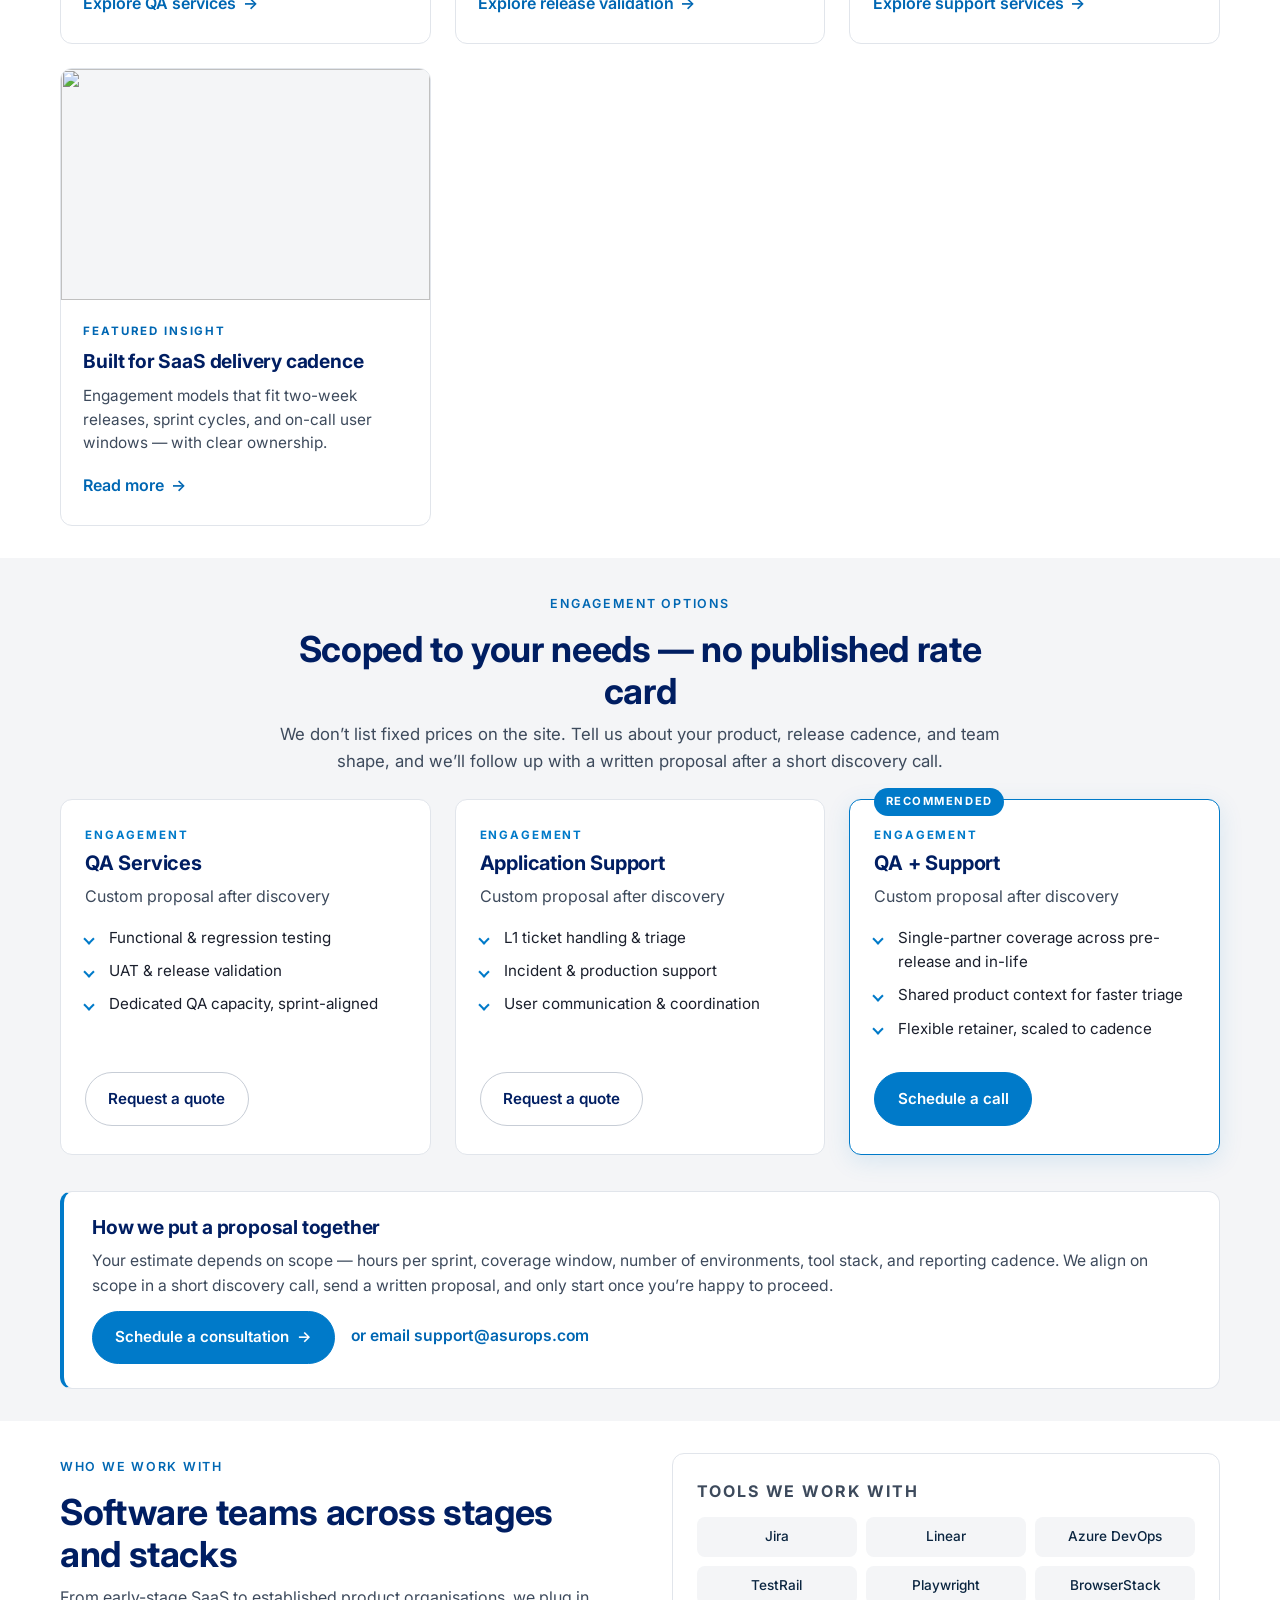
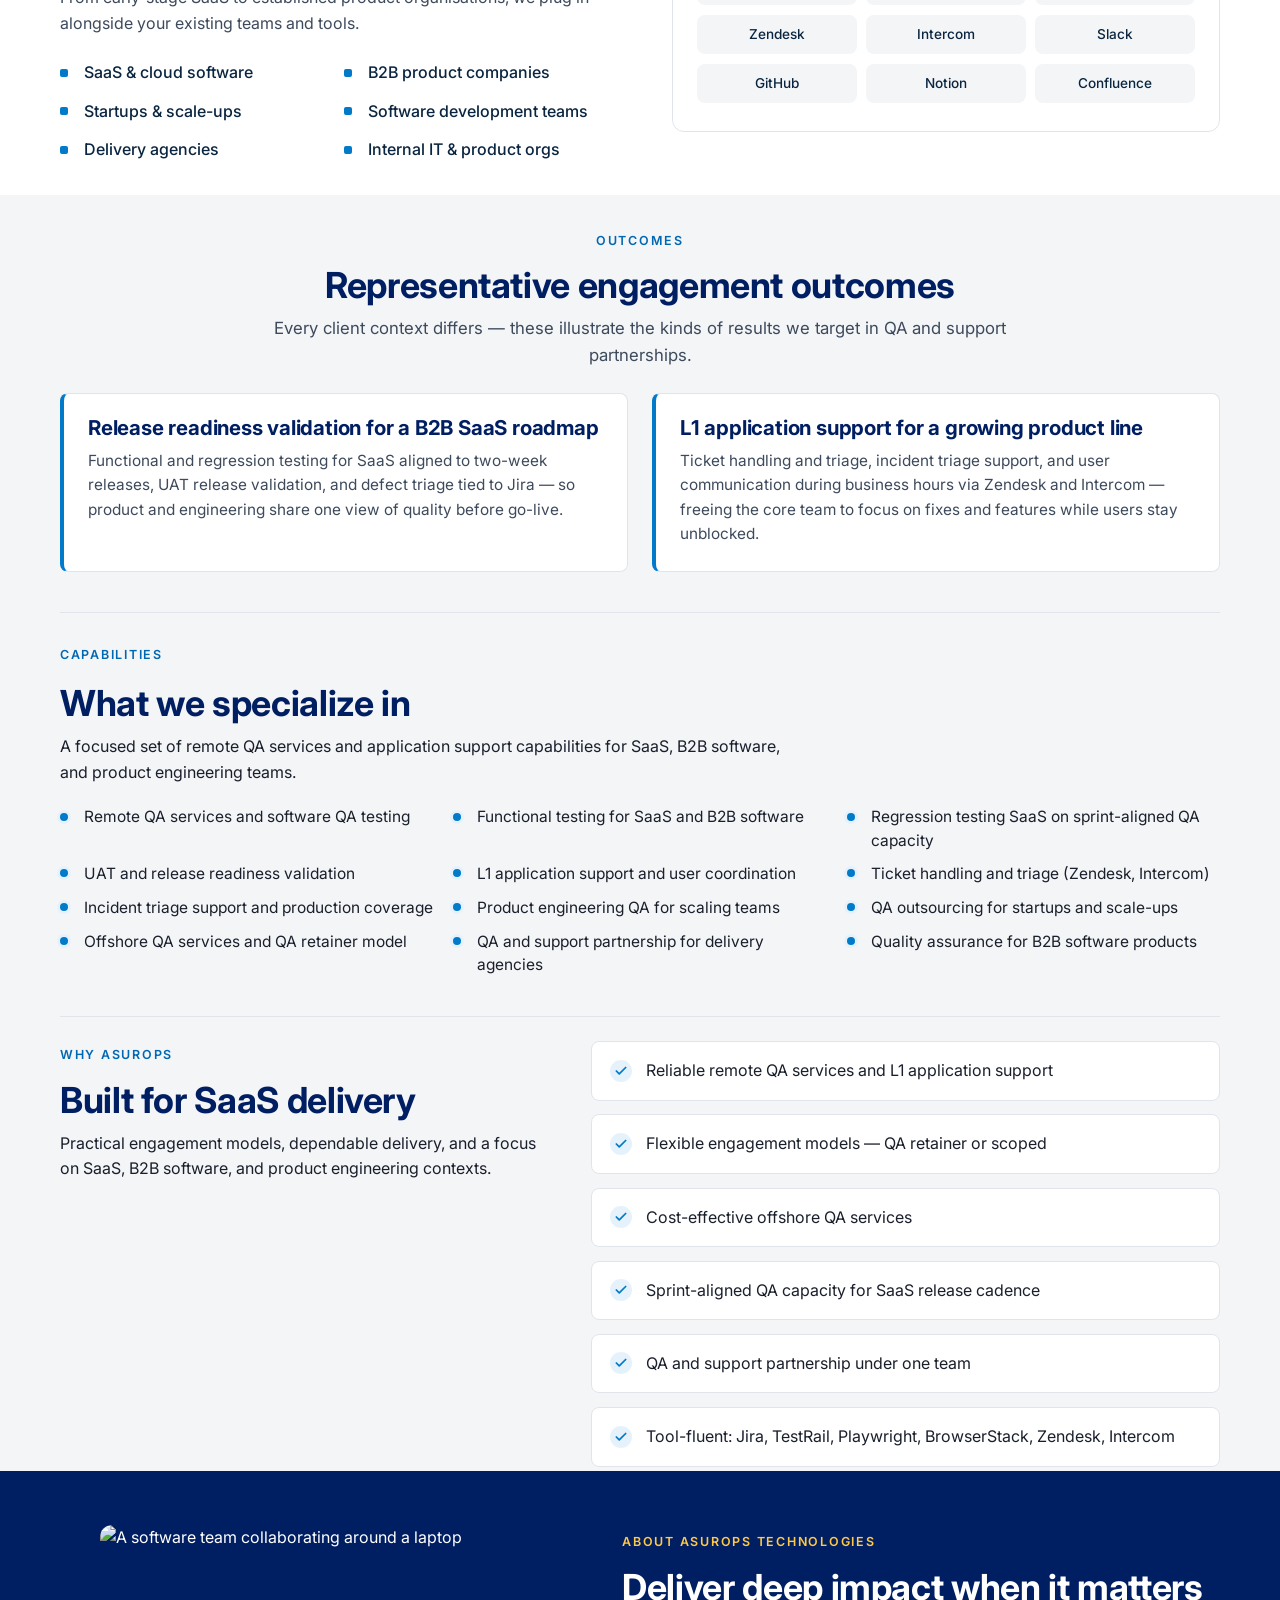
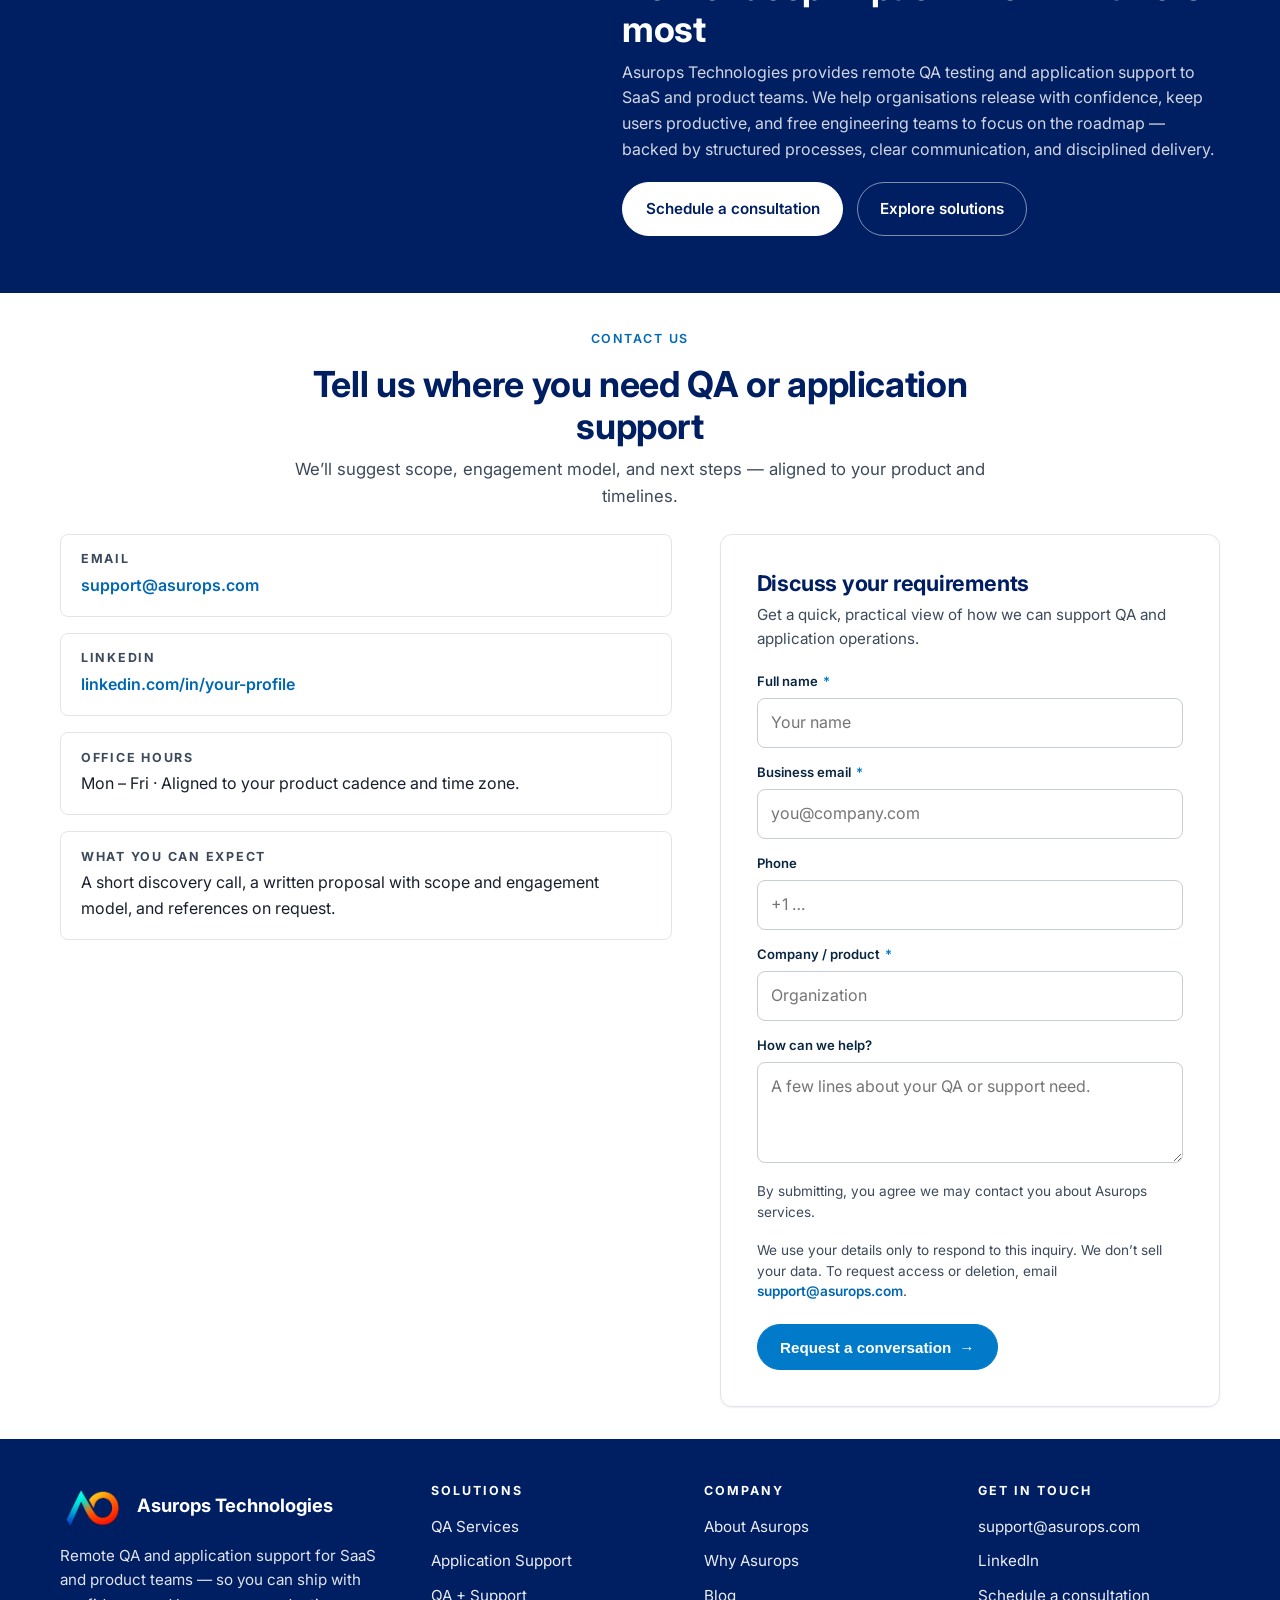
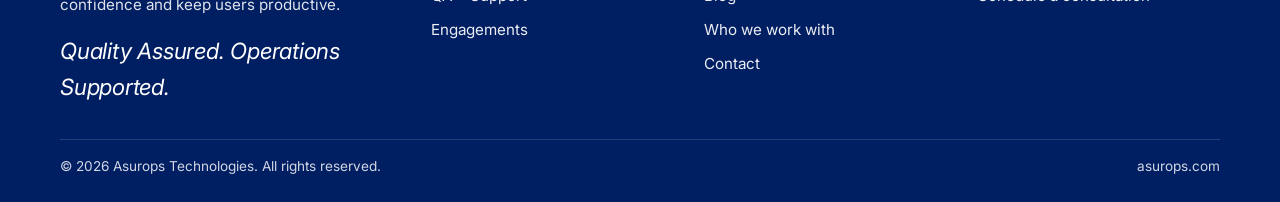
==== commit 84e9a600: "Improve accessibility, forms, mobile layout, and SEO from audit. Add contrast and focus styles, inli" ====
--- a/index.html
+++ b/index.html
@@ -43,7 +43,12 @@
     <link rel="preconnect" href="https://fonts.googleapis.com" />
     <link rel="preconnect" href="https://fonts.gstatic.com" crossorigin />
     <link
-      href="https://fonts.googleapis.com/css2?family=Inter:wght@400;500;600;700;800&display=swap"
+      rel="preload"
+      href="https://fonts.googleapis.com/css2?family=Inter:wght@400;600;700&display=swap"
+      as="style"
+    />
+    <link
+      href="https://fonts.googleapis.com/css2?family=Inter:wght@400;600;700&display=swap"
       rel="stylesheet"
     />
     <link rel="stylesheet" href="css/styles.css" />
@@ -113,7 +118,37 @@
         "GitHub",
         "Confluence"
       ],
-      "areaServed": "Global"
+      "areaServed": "Global",
+      "hasOfferCatalog": {
+        "@type": "OfferCatalog",
+        "name": "Asurops engagement options",
+        "itemListElement": [
+          {
+            "@type": "Offer",
+            "itemOffered": {
+              "@type": "Service",
+              "name": "QA Services",
+              "description": "Functional and regression testing, UAT and release validation, sprint-aligned QA capacity."
+            }
+          },
+          {
+            "@type": "Offer",
+            "itemOffered": {
+              "@type": "Service",
+              "name": "Application Support",
+              "description": "L1 ticket handling and triage, incident and production support, user communication."
+            }
+          },
+          {
+            "@type": "Offer",
+            "itemOffered": {
+              "@type": "Service",
+              "name": "QA + Support",
+              "description": "Combined pre-release QA and in-life application support under one engagement."
+            }
+          }
+        ]
+      }
     }
     </script>
   </head>
@@ -133,10 +168,10 @@
           <span class="logo-text">Asu<span class="logo-accent">rops</span></span>
         </a>
         <input type="checkbox" id="nav-toggle" class="nav-toggle" aria-hidden="true" />
-        <label for="nav-toggle" class="nav-toggle-label" aria-label="Open menu">
+        <label for="nav-toggle" class="nav-toggle-label" id="nav-toggle-label" aria-controls="site-nav-menu" aria-expanded="false" aria-label="Open menu">
           <span></span><span></span><span></span>
         </label>
-        <nav class="site-nav" aria-label="Primary">
+        <nav class="site-nav" id="site-nav-menu" aria-label="Primary">
           <ul>
             <li><a href="#offerings">Solutions &amp; Services</a></li>
             <li><a href="#pricing">Engagements</a></li>
@@ -585,11 +620,11 @@
       </section>
 
       <!-- ====================================================== CONTACT -->
-      <section id="contact" class="section">
+      <section id="contact" class="section" aria-labelledby="contact-heading">
         <div class="container">
           <header class="section-head">
             <p class="eyebrow">Contact us</p>
-            <h2>Tell us where you need QA or application support</h2>
+            <h2 id="contact-heading">Tell us where you need QA or application support</h2>
             <p class="section-sub">We’ll suggest scope, engagement model, and next steps — aligned to your product and timelines.</p>
           </header>
 
@@ -623,39 +658,49 @@
                 action="https://formsubmit.co/ajax/support@asurops.com"
                 method="POST"
                 novalidate
+                aria-describedby="lead-privacy-note"
               >
                 <input type="hidden" name="_subject" value="Asurops — new lead from website" />
                 <input type="hidden" name="_template" value="table" />
                 <input type="hidden" name="_captcha" value="false" />
-                <input type="text" name="_honey" style="display:none" tabindex="-1" autocomplete="off" />
-
-                <label class="wk-field">
-                  <span>Full name <abbr title="required">*</abbr></span>
-                  <input type="text" name="name" required autocomplete="name" placeholder="Your name" />
+                <input type="text" name="_honey" style="display:none" tabindex="-1" autocomplete="off" aria-hidden="true" />
+
+                <label class="wk-field" id="field-wrap-name">
+                  <span id="label-name">Full name <abbr title="required">*</abbr></span>
+                  <input type="text" id="field-name" name="name" required autocomplete="name" placeholder="Your name" aria-required="true" aria-describedby="error-name" />
+                  <span class="wk-field-error" id="error-name" role="alert" hidden></span>
                 </label>
-                <label class="wk-field">
-                  <span>Business email <abbr title="required">*</abbr></span>
-                  <input type="email" name="email" required autocomplete="email" placeholder="you@company.com" />
+                <label class="wk-field" id="field-wrap-email">
+                  <span id="label-email">Business email <abbr title="required">*</abbr></span>
+                  <input type="email" id="field-email" name="email" required autocomplete="email" placeholder="you@company.com" aria-required="true" aria-describedby="error-email" />
+                  <span class="wk-field-error" id="error-email" role="alert" hidden></span>
                 </label>
-                <label class="wk-field">
-                  <span>Phone</span>
-                  <input type="tel" name="phone" autocomplete="tel" placeholder="+1 …" />
+                <label class="wk-field" id="field-wrap-phone">
+                  <span id="label-phone">Phone</span>
+                  <input type="tel" id="field-phone" name="phone" autocomplete="tel" placeholder="+1 …" aria-describedby="error-phone" />
+                  <span class="wk-field-error" id="error-phone" role="alert" hidden></span>
                 </label>
-                <label class="wk-field">
-                  <span>Company / product <abbr title="required">*</abbr></span>
-                  <input type="text" name="company" required autocomplete="organization" placeholder="Organization" />
+                <label class="wk-field" id="field-wrap-company">
+                  <span id="label-company">Company / product <abbr title="required">*</abbr></span>
+                  <input type="text" id="field-company" name="company" required autocomplete="organization" placeholder="Organization" aria-required="true" aria-describedby="error-company" />
+                  <span class="wk-field-error" id="error-company" role="alert" hidden></span>
                 </label>
-                <label class="wk-field">
-                  <span>How can we help?</span>
-                  <textarea name="message" rows="3" placeholder="A few lines about your QA or support need."></textarea>
+                <label class="wk-field" id="field-wrap-message">
+                  <span id="label-message">How can we help?</span>
+                  <textarea id="field-message" name="message" rows="3" placeholder="A few lines about your QA or support need." aria-describedby="error-message"></textarea>
+                  <span class="wk-field-error" id="error-message" role="alert" hidden></span>
                 </label>
                 <p class="consent">By submitting, you agree we may contact you about Asurops services.</p>
-                <button type="submit" class="btn btn-primary" id="lead-submit">
+                <p class="wk-privacy-note" id="lead-privacy-note">
+                  We use your details only to respond to this inquiry. We don&rsquo;t sell your data.
+                  To request access or deletion, email <a href="mailto:support@asurops.com">support@asurops.com</a>.
+                </p>
+                <button type="submit" class="btn btn-primary" id="lead-submit" aria-describedby="lead-error">
                   <span class="lead-submit-label">Request a conversation</span>
                   <span class="arrow" aria-hidden="true">&rarr;</span>
                 </button>
-                <p class="wk-form-error" id="lead-error" role="alert" hidden>
-                  Sorry — something went wrong sending your message. Please email
+                <p class="wk-form-error" id="lead-error" role="alert" aria-live="assertive" hidden>
+                  Sorry — something went wrong sending your message. Please check the highlighted fields or email
                   <a href="mailto:support@asurops.com">support@asurops.com</a> directly.
                 </p>
               </form>
@@ -810,7 +855,21 @@
         });
       })();
 
-      // Lead form -> Formsubmit (AJAX) with inline thank-you state
+      // Mobile nav — sync aria-expanded with checkbox state
+      (function () {
+        var toggle = document.getElementById("nav-toggle");
+        var label  = document.getElementById("nav-toggle-label");
+        if (!toggle || !label) return;
+        function syncNav() {
+          var open = toggle.checked;
+          label.setAttribute("aria-expanded", open ? "true" : "false");
+          label.setAttribute("aria-label", open ? "Close menu" : "Open menu");
+        }
+        toggle.addEventListener("change", syncNav);
+        syncNav();
+      })();
+
+      // Lead form — field validation + Formsubmit (AJAX)
       (function () {
         var form    = document.getElementById("lead-form");
         var success = document.getElementById("lead-success");
@@ -818,19 +877,69 @@
         var btn     = document.getElementById("lead-submit");
         if (!form) return;
 
+        var rules = [
+          { id: "field-name",    wrap: "field-wrap-name",    required: true,  msg: "Please enter your full name." },
+          { id: "field-email",   wrap: "field-wrap-email",   required: true,  msg: "Please enter your business email.", email: true },
+          { id: "field-company", wrap: "field-wrap-company", required: true,  msg: "Please enter your company or product name." },
+          { id: "field-phone",   wrap: "field-wrap-phone",   required: false },
+          { id: "field-message", wrap: "field-wrap-message", required: false }
+        ];
+
+        function validateField(rule) {
+          var input = document.getElementById(rule.id);
+          var wrap  = document.getElementById(rule.wrap);
+          var err   = document.getElementById("error-" + rule.id.replace("field-", ""));
+          if (!input || !wrap || !err) return true;
+
+          var value = (input.value || "").trim();
+          var message = "";
+
+          if (rule.required && !value) {
+            message = rule.msg || "This field is required.";
+          } else if (rule.email && value && !/^[^\s@]+@[^\s@]+\.[^\s@]+$/.test(value)) {
+            message = "Please enter a valid email address.";
+          }
+
+          var invalid = message.length > 0;
+          wrap.classList.toggle("is-invalid", invalid);
+          input.setAttribute("aria-invalid", invalid ? "true" : "false");
+          err.textContent = message;
+          err.hidden = !invalid;
+          return !invalid;
+        }
+
+        function validateAll() {
+          var ok = true;
+          rules.forEach(function (rule) {
+            if (!validateField(rule)) ok = false;
+          });
+          return ok;
+        }
+
+        rules.forEach(function (rule) {
+          var input = document.getElementById(rule.id);
+          if (!input) return;
+          input.addEventListener("blur", function () { validateField(rule); });
+          input.addEventListener("input", function () {
+            if (input.getAttribute("aria-invalid") === "true") validateField(rule);
+          });
+        });
+
         var defaultBtnLabel = btn.querySelector(".lead-submit-label");
         var defaultLabelTxt = defaultBtnLabel ? defaultBtnLabel.textContent : "Request a conversation";
 
         form.addEventListener("submit", function (e) {
           e.preventDefault();
-
-          if (!form.checkValidity()) {
-            form.reportValidity();
+          errorEl.hidden = true;
+
+          if (!validateAll()) {
+            var firstInvalid = form.querySelector('[aria-invalid="true"]');
+            if (firstInvalid) firstInvalid.focus();
             return;
           }
 
-          errorEl.hidden = true;
           btn.disabled = true;
+          form.setAttribute("aria-busy", "true");
           if (defaultBtnLabel) defaultBtnLabel.textContent = "Sending…";
 
           var fd = new FormData(form);
@@ -846,13 +955,16 @@
           })
           .then(function () {
             form.hidden = true;
+            form.setAttribute("aria-busy", "false");
             success.hidden = false;
             success.scrollIntoView({ behavior: "smooth", block: "center" });
           })
           .catch(function () {
             errorEl.hidden = false;
             btn.disabled = false;
+            form.setAttribute("aria-busy", "false");
             if (defaultBtnLabel) defaultBtnLabel.textContent = defaultLabelTxt;
+            errorEl.focus();
           });
         });
       })();
--- a/css/styles.css
+++ b/css/styles.css
@@ -11,7 +11,8 @@
   --wk-navy:        #001E62;     /* deep navy for hero / footer */
   --wk-navy-2:      #0A2540;
   --wk-ink:         #1A1F2C;     /* body text */
-  --wk-ink-soft:    #4A5568;     /* secondary text */
+  --wk-ink-soft:    #3D4A5C;     /* secondary text (WCAG AA on white) */
+  --wk-blue-text:   #0067B3;     /* blue text on light bg (WCAG AA) */
   --wk-line:        #E1E5EB;     /* dividers */
   --wk-line-strong: #C7CDD6;
   --wk-bg:          #FFFFFF;
@@ -29,7 +30,8 @@
   /* Layout */
   --max: 1240px;
   --container-inline: clamp(1rem, 4vw, 2.5rem);
-  --section-pad-y: clamp(0.75rem, 1.25vw, 1.25rem);
+  --section-pad-y: clamp(1.25rem, 2.5vw, 2.5rem);
+  --focus-ring: 0 0 0 3px var(--wk-blue-tint);
   --radius-sm: 4px;
   --radius:    8px;
   --radius-lg: 12px;
@@ -57,9 +59,20 @@
   -moz-osx-font-smoothing: grayscale;
 }
 
-img, svg { max-width: 100%; display: block; }
-a { color: var(--wk-blue); text-decoration: none; }
+img, svg { max-width: 100%; display: block; height: auto; }
+a { color: var(--wk-blue-text); text-decoration: none; }
 a:hover { color: var(--wk-blue-dark); text-decoration: underline; }
+
+:focus { outline: none; }
+:focus-visible {
+  outline: 3px solid var(--wk-blue);
+  outline-offset: 3px;
+}
+button:focus-visible,
+.btn:focus-visible {
+  outline: 3px solid var(--wk-blue-dark);
+  outline-offset: 3px;
+}
 
 h1, h2, h3, h4, h5 {
   font-family: var(--font-display);
@@ -102,7 +115,7 @@
   font-weight: 600;
   letter-spacing: 0.14em;
   text-transform: uppercase;
-  color: var(--wk-blue);
+  color: var(--wk-blue-text);
   margin: 0 0 0.85rem;
 }
 
@@ -128,6 +141,7 @@
   border-radius: 999px;
   border: 1px solid transparent;
   cursor: pointer;
+  min-height: 44px;
   transition: background 0.15s ease, color 0.15s ease, border-color 0.15s ease, transform 0.1s ease;
   text-decoration: none;
 }
@@ -155,7 +169,7 @@
 .arrow-link {
   display: inline-flex; align-items: center; gap: 0.4rem;
   font-weight: 600;
-  color: var(--wk-blue);
+  color: var(--wk-blue-text);
   text-decoration: none;
   border-bottom: 1px solid transparent;
   padding-bottom: 2px;
@@ -205,7 +219,7 @@
   object-position: center;
 }
 .logo-text { line-height: 1; }
-.logo-accent { color: var(--wk-blue); }
+.logo-accent { color: var(--wk-blue-text); }
 
 .site-nav { display: flex; align-items: center; }
 .site-nav ul {
@@ -494,7 +508,7 @@
   font-weight: 700;
   letter-spacing: 0.16em;
   text-transform: uppercase;
-  color: var(--wk-blue);
+  color: var(--wk-blue-text);
   margin: 0 0 0.6rem;
 }
 .wk-card-title {
@@ -869,16 +883,33 @@
 }
 .wk-field input:focus,
 .wk-field textarea:focus {
-  outline: none;
   border-color: var(--wk-blue);
-  box-shadow: 0 0 0 3px var(--wk-blue-tint);
-}
-.wk-form .consent {
-  font-size: 0.8rem;
+  box-shadow: var(--focus-ring);
+}
+.wk-field.is-invalid input,
+.wk-field.is-invalid textarea {
+  border-color: #c53030;
+}
+.wk-field.is-invalid input:focus,
+.wk-field.is-invalid textarea:focus {
+  box-shadow: 0 0 0 3px rgba(197, 48, 48, 0.2);
+}
+.wk-field-error {
+  margin: 0;
+  font-size: 0.82rem;
+  font-weight: 500;
+  color: #9b1c1c;
+}
+.wk-field-error[hidden] { display: none; }
+.wk-form .consent,
+.wk-privacy-note {
+  font-size: 0.85rem;
   color: var(--wk-ink-soft);
   margin: 0.25rem 0 0;
-}
-.wk-form .btn { justify-self: start; margin-top: 0.5rem; }
+  line-height: 1.5;
+}
+.wk-privacy-note a { color: var(--wk-blue-text); font-weight: 600; }
+.wk-form .btn { justify-self: start; margin-top: 0.5rem; min-height: 44px; }
 .wk-form .btn:disabled { opacity: 0.7; cursor: progress; }
 
 .wk-form-error {
@@ -920,7 +951,7 @@
 /* -------------------------------------------------- Footer */
 .wk-footer {
   background: var(--wk-navy);
-  color: rgba(255, 255, 255, 0.82);
+  color: rgba(255, 255, 255, 0.92);
   padding-block: clamp(2rem, 3.5vw, 3rem) 1.5rem;
   margin-top: 0;
 }
@@ -942,7 +973,7 @@
 .wk-footer ul { list-style: none; padding: 0; margin: 0; }
 .wk-footer ul li { margin-bottom: 0.55rem; }
 .wk-footer a {
-  color: rgba(255, 255, 255, 0.78);
+  color: rgba(255, 255, 255, 0.92);
   font-size: 0.95rem;
   text-decoration: none;
 }
@@ -974,7 +1005,7 @@
 .wk-footer-about {
   font-size: 0.95rem;
   margin: 0;
-  color: rgba(255, 255, 255, 0.72);
+  color: rgba(255, 255, 255, 0.88);
   max-width: 38ch;
 }
 .wk-footer-bottom {
@@ -984,9 +1015,9 @@
   display: flex; justify-content: space-between; align-items: center;
   flex-wrap: wrap; gap: 1rem;
   font-size: 0.85rem;
-  color: rgba(255, 255, 255, 0.6);
-}
-.wk-footer-bottom a { color: rgba(255, 255, 255, 0.78); }
+  color: rgba(255, 255, 255, 0.82);
+}
+.wk-footer-bottom a { color: rgba(255, 255, 255, 0.92); }
 
 /* -------------------------------------------------- Blog */
 .blog-list {
@@ -1117,6 +1148,53 @@
   border-top: 1px solid var(--wk-line);
 }
 
+/* -------------------------------------------------- Small screens */
+@media (max-width: 479px) {
+  :root {
+    --container-inline: 1.15rem;
+    --section-pad-y: 1.75rem;
+  }
+
+  body {
+    font-size: 1rem;
+    line-height: 1.65;
+  }
+
+  .btn {
+    width: 100%;
+    justify-content: center;
+    min-height: 48px;
+    font-size: 1rem;
+    padding: 0.9rem 1.25rem;
+  }
+
+  .wk-form .btn { width: 100%; justify-self: stretch; }
+
+  .wk-hero-ctas a {
+    width: 100%;
+    max-width: none;
+    font-size: 1rem;
+    line-height: 1.45;
+    padding: 0.65rem 0;
+  }
+
+  .wk-hero-lede,
+  .section-head .section-sub {
+    font-size: 1rem;
+    line-height: 1.6;
+  }
+
+  .site-nav .nav-cta {
+    width: 100%;
+    text-align: center;
+    margin-top: 0.5rem;
+  }
+
+  .wk-price-card .btn { width: 100%; justify-content: center; }
+  .wk-pricing-note-cta { display: flex; flex-direction: column; gap: 0.75rem; }
+  .wk-pricing-note-cta .btn { width: 100%; justify-content: center; }
+}
+
 /* -------------------------------------------------- Utility */
 @media (prefers-reduced-motion: reduce) {
   *, *::before, *::after {
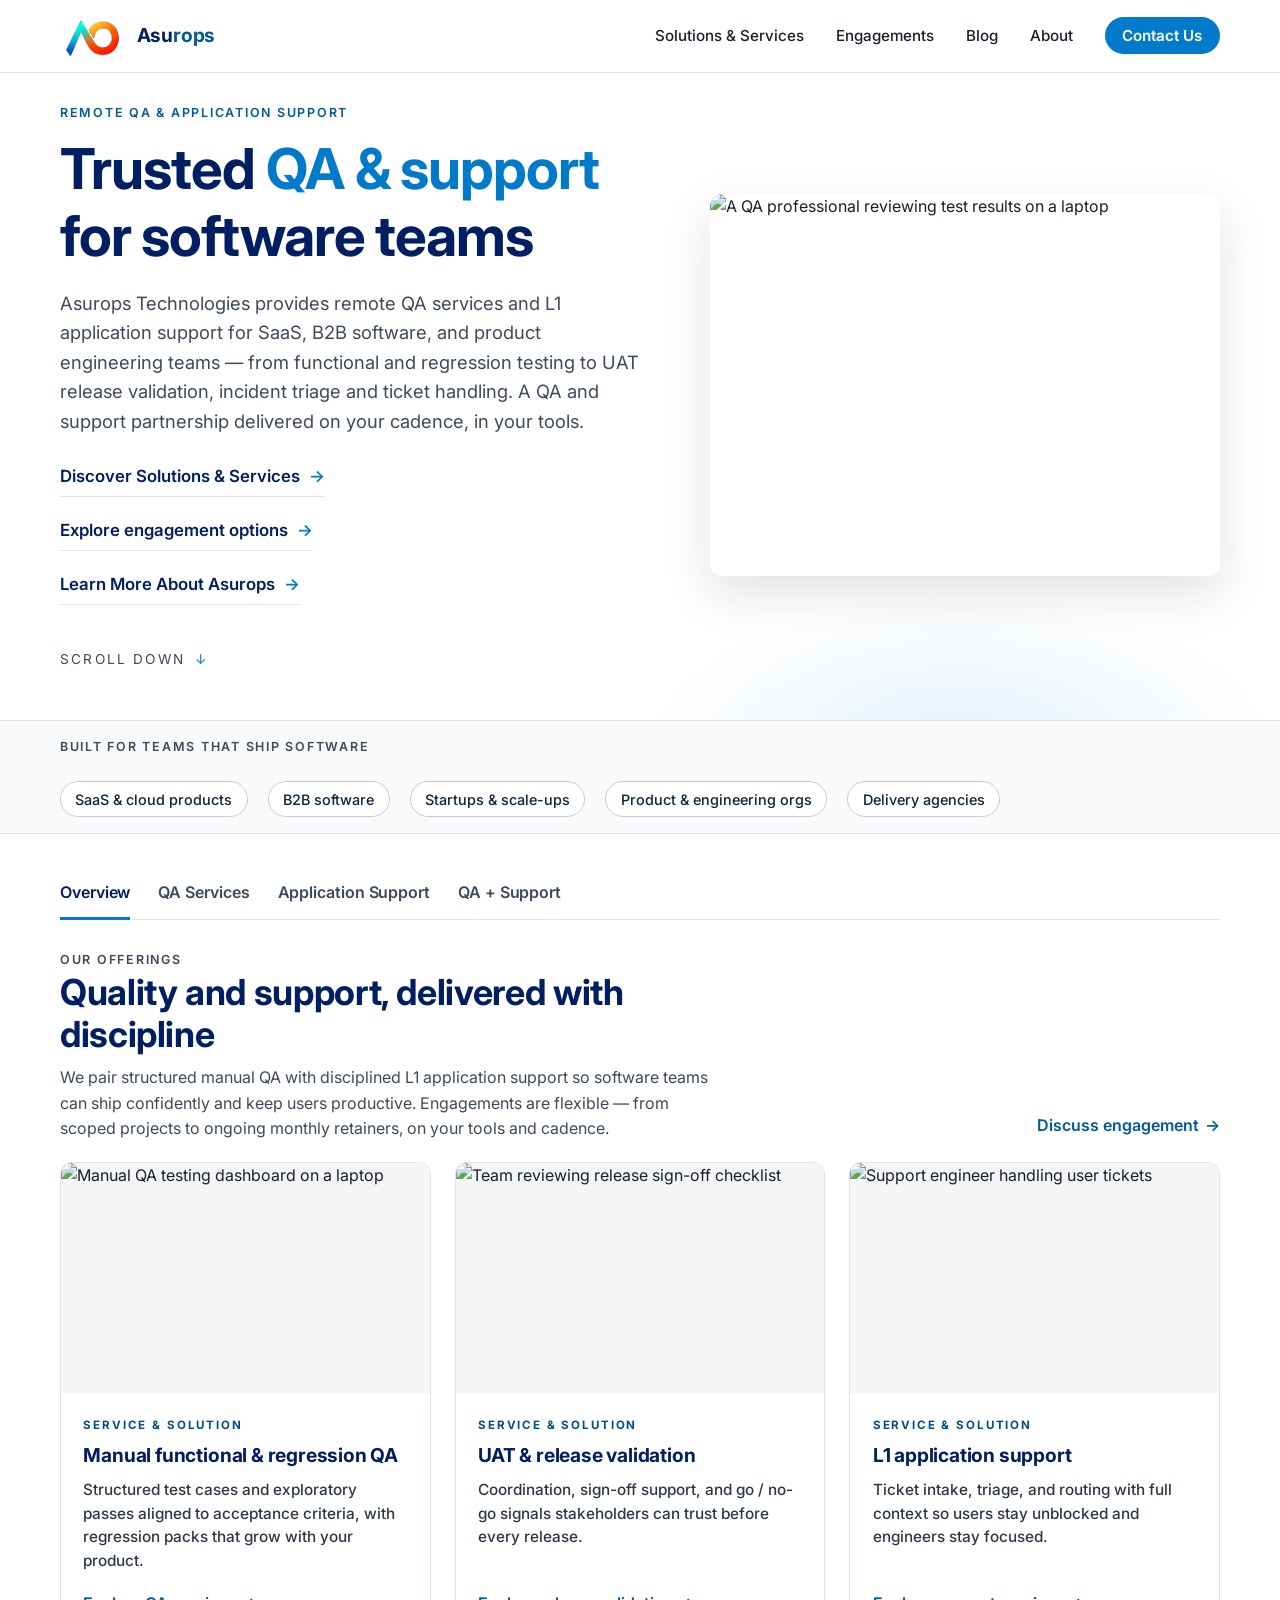
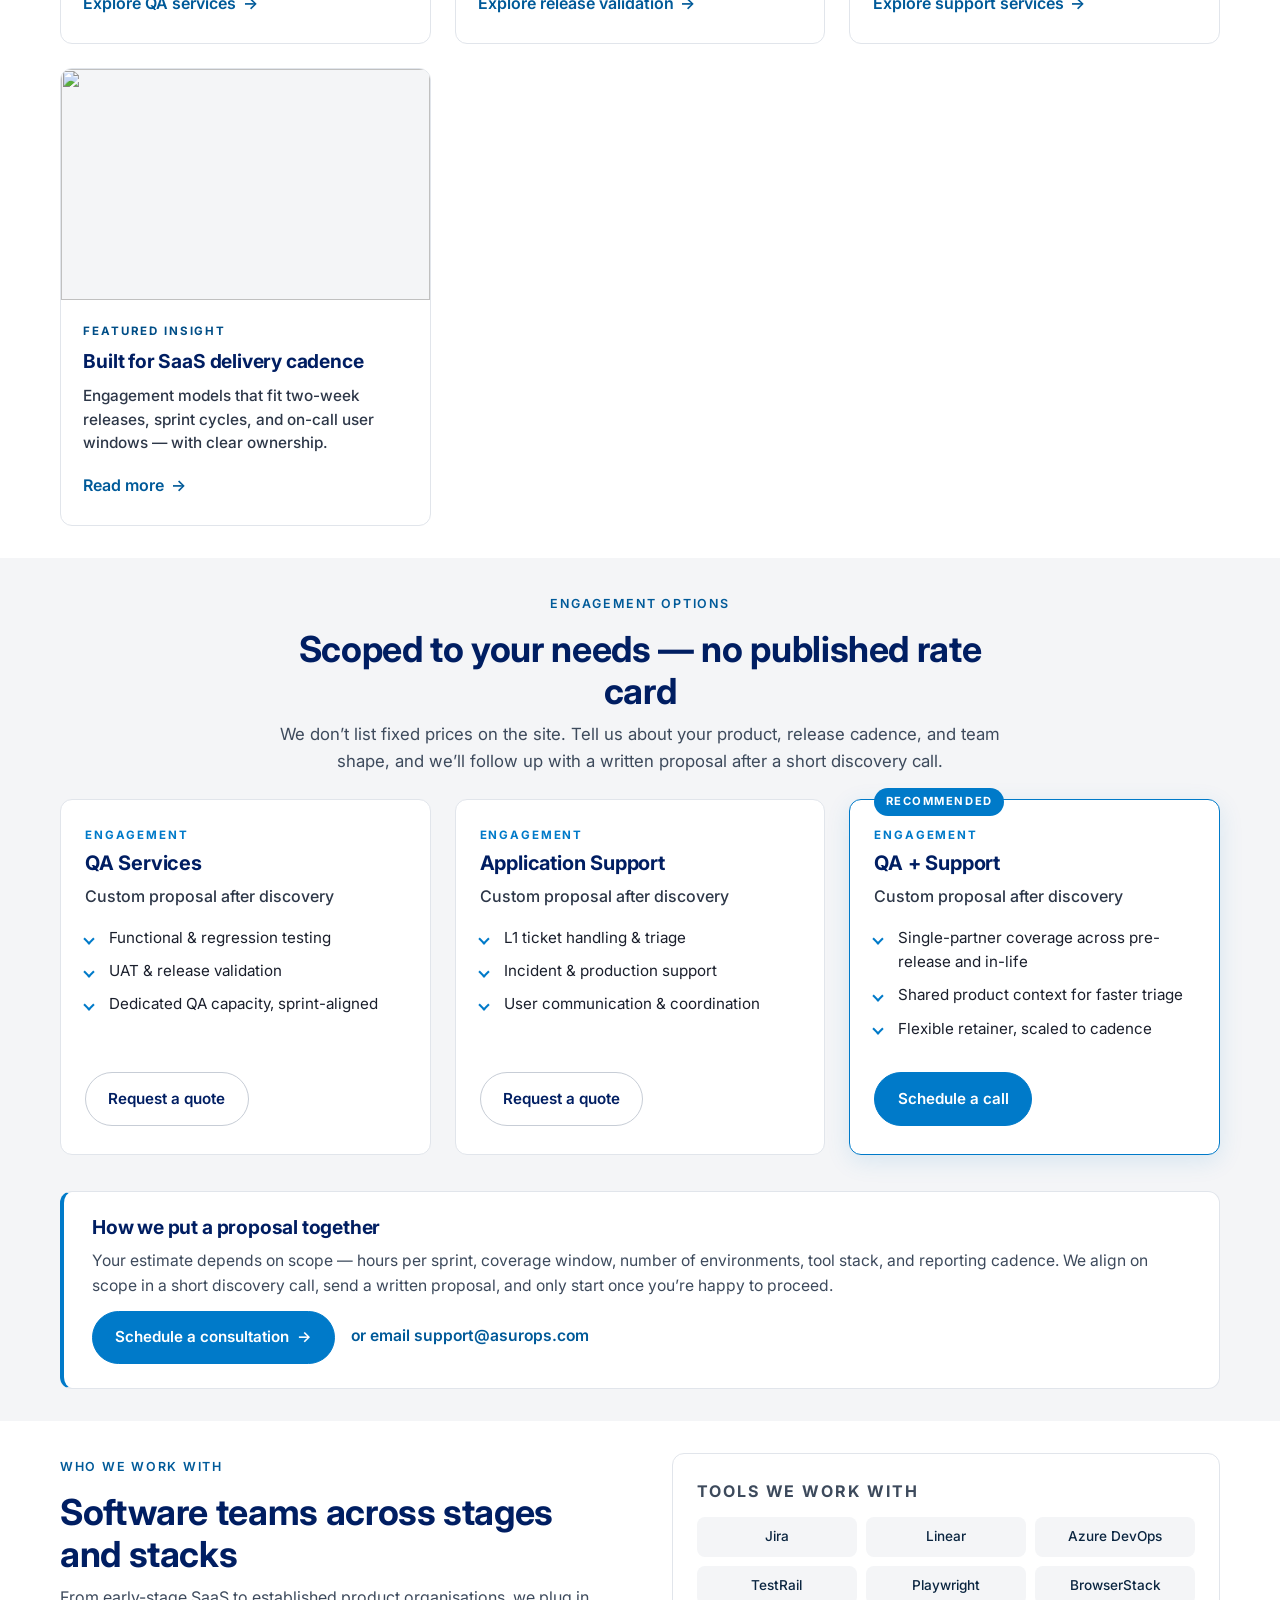
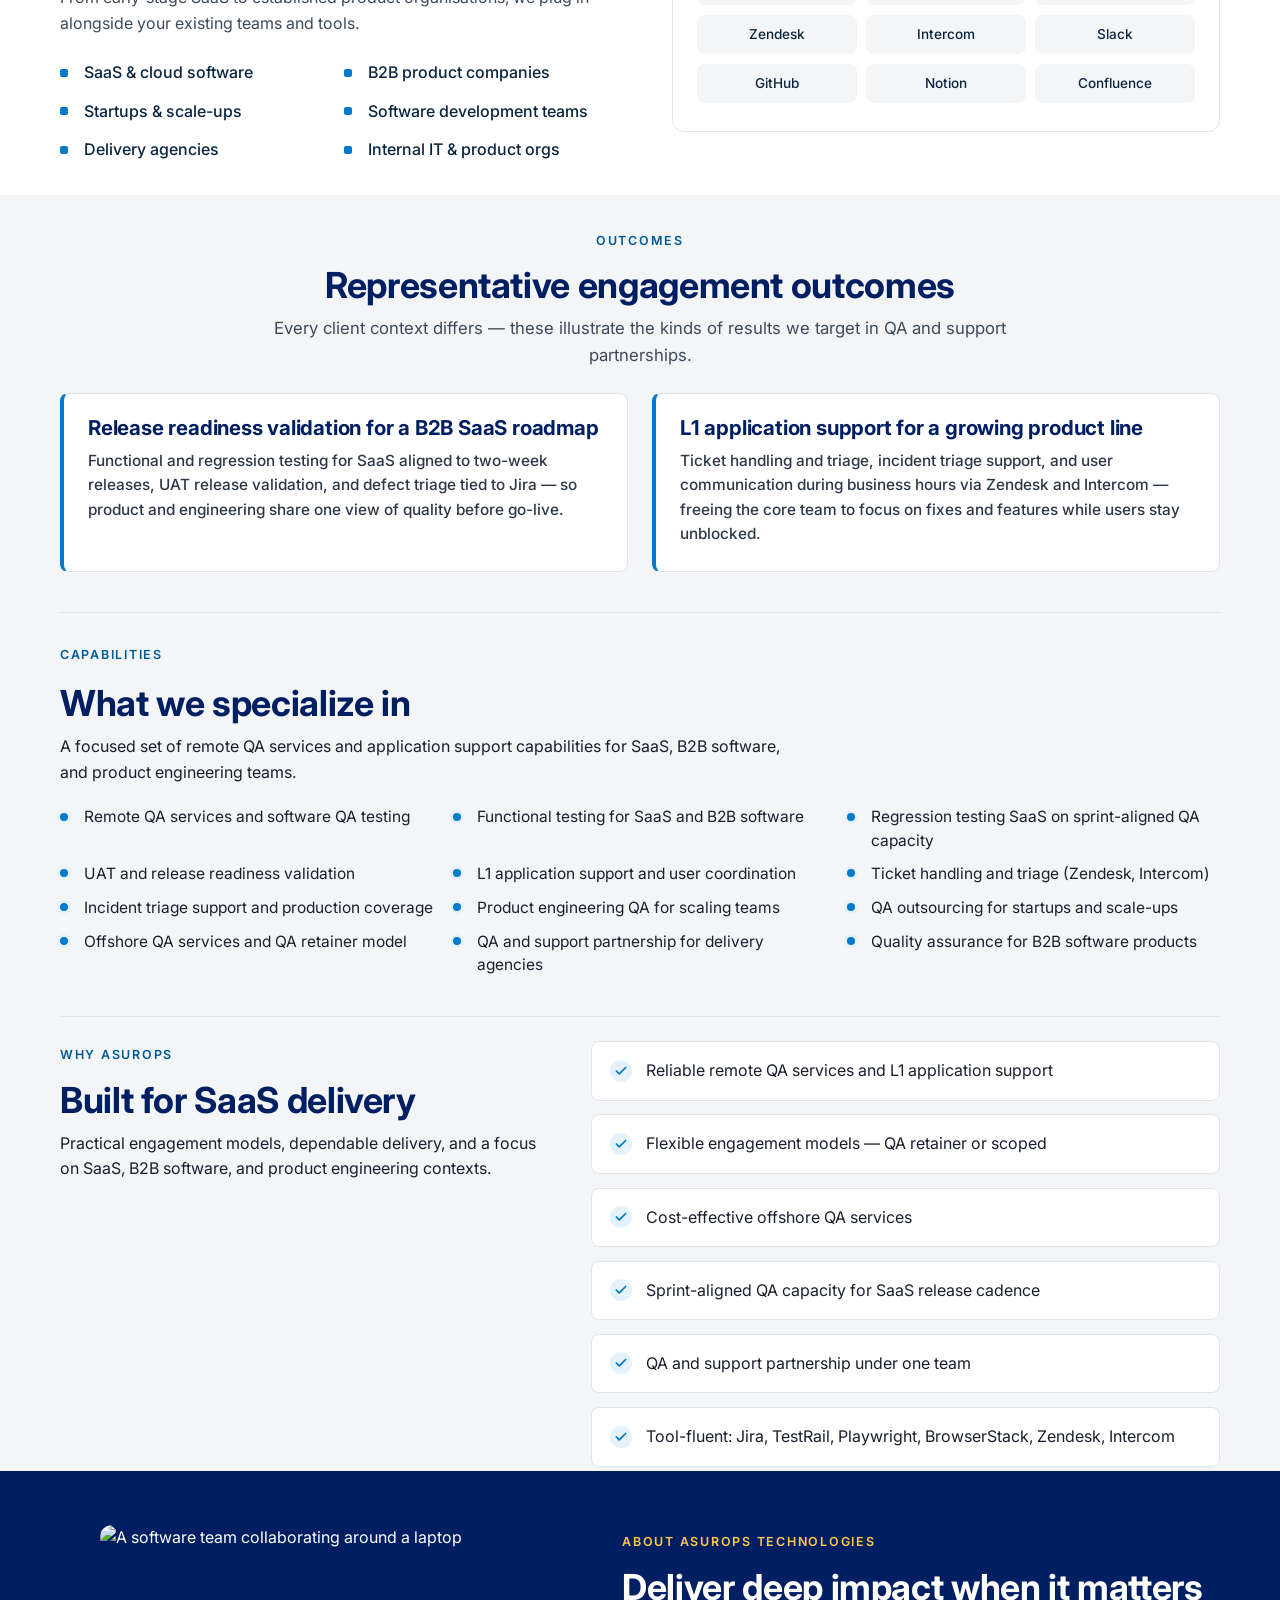
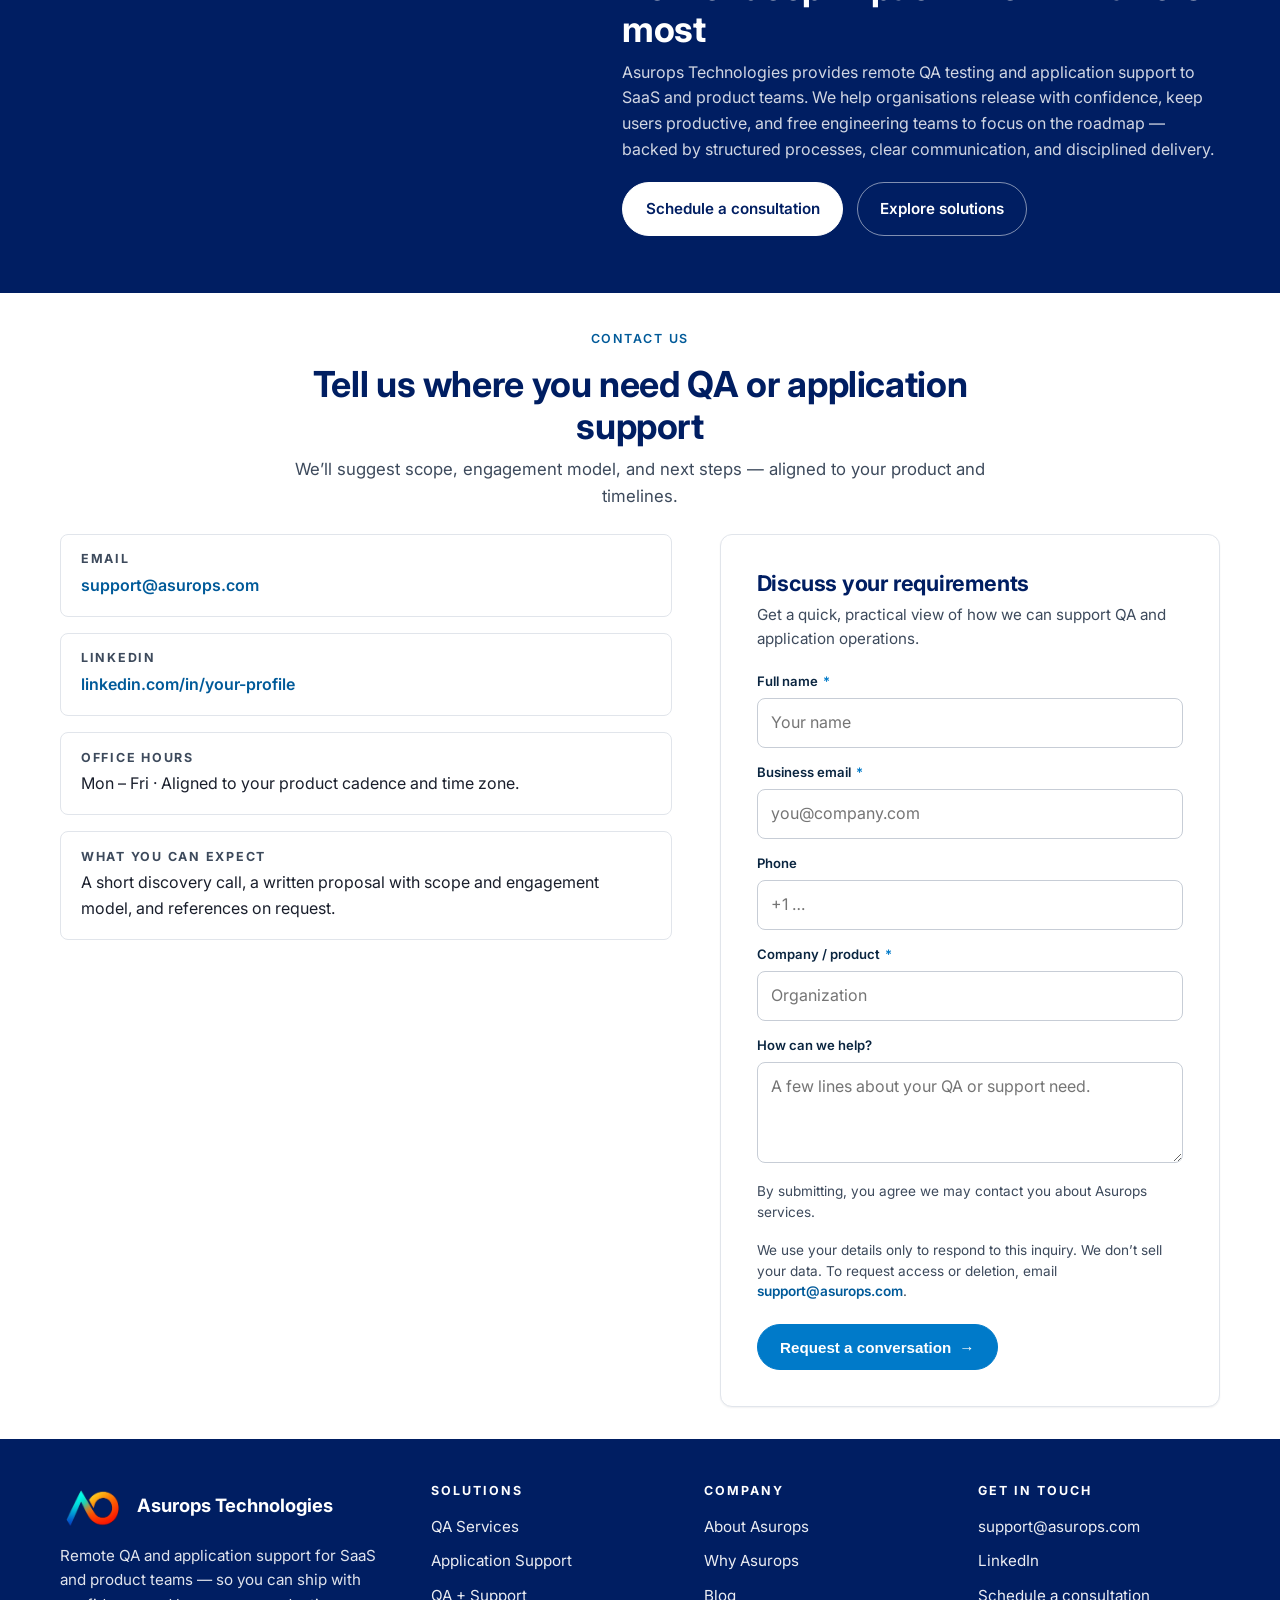
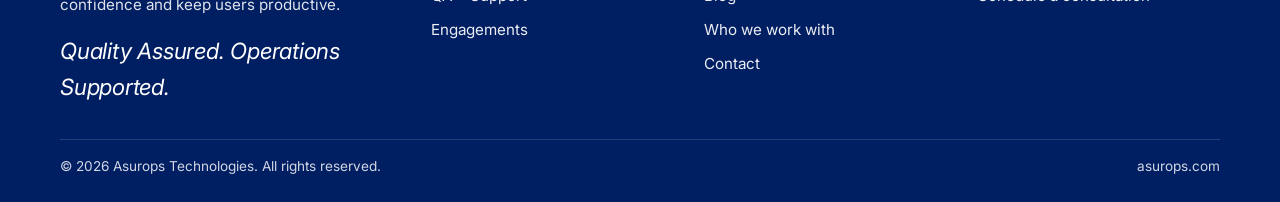
==== commit 3dbd429a: "Address follow-up audit: contrast, ARIA, forms, images, and SEO. Improve card text contrast, form va" ====
--- a/index.html
+++ b/index.html
@@ -53,102 +53,73 @@
     />
     <link rel="stylesheet" href="css/styles.css" />
 
-    <!-- Structured data (schema.org) -->
+    <!-- Structured data (schema.org @graph) -->
     <script type="application/ld+json">
     {
       "@context": "https://schema.org",
-      "@type": "Organization",
-      "name": "Asurops Technologies",
-      "url": "https://www.asurops.com/",
-      "logo": "https://www.asurops.com/assets/logo-512.png",
-      "description": "Asurops Technologies provides remote QA testing and L1 application support for SaaS and product teams.",
-      "email": "support@asurops.com",
-      "slogan": "Quality Assured. Operations Supported.",
-      "sameAs": [
-        "https://www.linkedin.com/in/your-profile"
-      ],
-      "contactPoint": {
-        "@type": "ContactPoint",
-        "email": "support@asurops.com",
-        "contactType": "customer support",
-        "availableLanguage": ["English"]
-      }
-    }
-    </script>
-
-    <script type="application/ld+json">
-    {
-      "@context": "https://schema.org",
-      "@type": "ProfessionalService",
-      "name": "Asurops Technologies",
-      "url": "https://www.asurops.com/",
-      "image": "https://www.asurops.com/assets/logo-512.png",
-      "description": "Remote QA services and L1 application support for SaaS, B2B software, and product engineering teams. Functional testing, regression testing SaaS, UAT release validation, incident triage, ticket handling, offshore QA outsourcing. Engagements scoped and priced per requirement.",
-      "serviceType": [
-        "Remote QA services",
-        "Software QA testing",
-        "Manual functional testing",
-        "Functional testing for SaaS",
-        "Regression testing SaaS",
-        "UAT release validation",
-        "Release readiness validation",
-        "L1 application support",
-        "Application support for SaaS",
-        "Ticket handling and triage",
-        "Incident triage support",
-        "Production and incident support",
-        "Product engineering QA",
-        "QA outsourcing for startups",
-        "Quality assurance for B2B software",
-        "Offshore QA services",
-        "QA retainer model",
-        "QA and support partnership",
-        "QA services for delivery agencies",
-        "Sprint-aligned QA capacity"
-      ],
-      "knowsAbout": [
-        "Jira",
-        "Linear",
-        "Azure DevOps",
-        "TestRail",
-        "Playwright",
-        "BrowserStack",
-        "Zendesk",
-        "Intercom",
-        "GitHub",
-        "Confluence"
-      ],
-      "areaServed": "Global",
-      "hasOfferCatalog": {
-        "@type": "OfferCatalog",
-        "name": "Asurops engagement options",
-        "itemListElement": [
-          {
-            "@type": "Offer",
-            "itemOffered": {
-              "@type": "Service",
-              "name": "QA Services",
-              "description": "Functional and regression testing, UAT and release validation, sprint-aligned QA capacity."
-            }
-          },
-          {
-            "@type": "Offer",
-            "itemOffered": {
-              "@type": "Service",
-              "name": "Application Support",
-              "description": "L1 ticket handling and triage, incident and production support, user communication."
-            }
-          },
-          {
-            "@type": "Offer",
-            "itemOffered": {
-              "@type": "Service",
-              "name": "QA + Support",
-              "description": "Combined pre-release QA and in-life application support under one engagement."
-            }
+      "@graph": [
+        {
+          "@type": "Organization",
+          "@id": "https://www.asurops.com/#organization",
+          "name": "Asurops Technologies",
+          "url": "https://www.asurops.com/",
+          "logo": "https://www.asurops.com/assets/logo-512.png",
+          "description": "Asurops Technologies provides remote QA testing and L1 application support for SaaS and product teams.",
+          "email": "support@asurops.com",
+          "slogan": "Quality Assured. Operations Supported.",
+          "sameAs": ["https://www.linkedin.com/in/your-profile"],
+          "contactPoint": {
+            "@type": "ContactPoint",
+            "email": "support@asurops.com",
+            "contactType": "customer support",
+            "availableLanguage": ["English"]
           }
-        ]
-      }
+        },
+        {
+          "@type": "ProfessionalService",
+          "@id": "https://www.asurops.com/#service",
+          "name": "Asurops Technologies",
+          "url": "https://www.asurops.com/",
+          "image": "https://www.asurops.com/assets/logo-512.png",
+          "provider": { "@id": "https://www.asurops.com/#organization" },
+          "description": "Remote QA services and L1 application support for SaaS, B2B software, and product engineering teams.",
+          "areaServed": "Global",
+          "knowsAbout": ["Jira", "TestRail", "Playwright", "BrowserStack", "Zendesk", "Intercom"],
+          "hasOfferCatalog": {
+            "@type": "OfferCatalog",
+            "name": "Asurops engagement options",
+            "itemListElement": [
+              { "@type": "Offer", "itemOffered": { "@id": "https://www.asurops.com/#qa-service" } },
+              { "@type": "Offer", "itemOffered": { "@id": "https://www.asurops.com/#support-service" } },
+              { "@type": "Offer", "itemOffered": { "@id": "https://www.asurops.com/#combined-service" } }
+            ]
+          }
+        },
+        {
+          "@type": "Service",
+          "@id": "https://www.asurops.com/#qa-service",
+          "name": "QA Services",
+          "provider": { "@id": "https://www.asurops.com/#organization" },
+          "description": "Functional and regression testing, UAT and release validation, sprint-aligned QA capacity.",
+          "serviceType": "Software QA testing"
+        },
+        {
+          "@type": "Service",
+          "@id": "https://www.asurops.com/#support-service",
+          "name": "Application Support",
+          "provider": { "@id": "https://www.asurops.com/#organization" },
+          "description": "L1 ticket handling and triage, incident and production support, user communication.",
+          "serviceType": "L1 application support"
+        },
+        {
+          "@type": "Service",
+          "@id": "https://www.asurops.com/#combined-service",
+          "name": "QA + Support",
+          "provider": { "@id": "https://www.asurops.com/#organization" },
+          "description": "Combined pre-release QA and in-life application support under one engagement.",
+          "serviceType": "QA and support partnership"
+        }
+      ]
     }
     </script>
   </head>
@@ -156,13 +127,23 @@
     <a class="skip-link" href="#main">Skip to content</a>
 
     <!-- ====================================================== HEADER -->
-    <header class="site-header">
+    <header class="site-header" role="banner">
       <div class="container header-inner">
         <a class="logo" href="#" aria-label="Asurops Technologies — Home">
           <span class="logo-mark">
             <picture>
-              <source srcset="assets/logo.webp" type="image/webp" />
-              <img src="assets/logo.png" width="66" height="44" alt="Asurops logo" decoding="async" />
+              <source
+                type="image/webp"
+                srcset="assets/logo.webp 1x, assets/logo@2x.webp 2x"
+              />
+              <img
+                src="assets/logo.png"
+                srcset="assets/logo.png 1x, assets/logo@2x.png 2x"
+                width="66"
+                height="44"
+                alt="Asurops logo"
+                decoding="async"
+              />
             </picture>
           </span>
           <span class="logo-text">Asu<span class="logo-accent">rops</span></span>
@@ -171,7 +152,7 @@
         <label for="nav-toggle" class="nav-toggle-label" id="nav-toggle-label" aria-controls="site-nav-menu" aria-expanded="false" aria-label="Open menu">
           <span></span><span></span><span></span>
         </label>
-        <nav class="site-nav" id="site-nav-menu" aria-label="Primary">
+        <nav class="site-nav" id="site-nav-menu" role="navigation" aria-label="Primary">
           <ul>
             <li><a href="#offerings">Solutions &amp; Services</a></li>
             <li><a href="#pricing">Engagements</a></li>
@@ -211,7 +192,7 @@
           </div>
           <div class="wk-hero-visual">
             <img
-              src="https://images.unsplash.com/photo-1573164713988-8665fc963095?auto=format&fit=crop&w=1100&q=80"
+              src="https://images.unsplash.com/photo-1573164713988-8665fc963095?auto=format&fit=crop&w=1100&q=80" srcset="https://images.unsplash.com/photo-1573164713988-8665fc963095?auto=format&fit=crop&w=1100&q=80 800w, https://images.unsplash.com/photo-1573164713988-8665fc963095?auto=format&fit=crop&w=1600&q=80 1200w" sizes="(max-width: 880px) 100vw, 50vw"
               alt="A QA professional reviewing test results on a laptop"
               width="900"
               height="675"
@@ -264,7 +245,7 @@
             <div class="wk-card-grid">
               <article class="wk-card">
                 <div class="wk-card-media">
-                  <img src="https://images.unsplash.com/photo-1551288049-bebda4e38f71?auto=format&fit=crop&w=800&q=80" alt="Manual QA testing dashboard on a laptop" loading="lazy" />
+                  <img decoding="async" src="https://images.unsplash.com/photo-1551288049-bebda4e38f71?auto=format&fit=crop&w=800&q=80" srcset="https://images.unsplash.com/photo-1551288049-bebda4e38f71?auto=format&fit=crop&w=800&q=80 800w, https://images.unsplash.com/photo-1551288049-bebda4e38f71?auto=format&fit=crop&w=1200&q=80 1200w" sizes="(max-width: 640px) 100vw, (max-width: 980px) 50vw, 380px" alt="Manual QA testing dashboard on a laptop" loading="lazy" fetchpriority="low" />
                 </div>
                 <div class="wk-card-body">
                   <p class="wk-card-label">Service &amp; Solution</p>
@@ -276,7 +257,7 @@
 
               <article class="wk-card">
                 <div class="wk-card-media">
-                  <img src="https://images.unsplash.com/photo-1552664730-d307ca884978?auto=format&fit=crop&w=800&q=80" alt="Team reviewing release sign-off checklist" loading="lazy" />
+                  <img decoding="async" src="https://images.unsplash.com/photo-1552664730-d307ca884978?auto=format&fit=crop&w=800&q=80" srcset="https://images.unsplash.com/photo-1552664730-d307ca884978?auto=format&fit=crop&w=800&q=80 800w, https://images.unsplash.com/photo-1552664730-d307ca884978?auto=format&fit=crop&w=1200&q=80 1200w" sizes="(max-width: 640px) 100vw, (max-width: 980px) 50vw, 380px" alt="Team reviewing release sign-off checklist" loading="lazy" fetchpriority="low" />
                 </div>
                 <div class="wk-card-body">
                   <p class="wk-card-label">Service &amp; Solution</p>
@@ -288,7 +269,7 @@
 
               <article class="wk-card">
                 <div class="wk-card-media">
-                  <img src="https://images.unsplash.com/photo-1544197150-b99a580bb7a8?auto=format&fit=crop&w=800&q=80" alt="Support engineer handling user tickets" loading="lazy" />
+                  <img decoding="async" src="https://images.unsplash.com/photo-1544197150-b99a580bb7a8?auto=format&fit=crop&w=800&q=80" srcset="https://images.unsplash.com/photo-1544197150-b99a580bb7a8?auto=format&fit=crop&w=800&q=80 800w, https://images.unsplash.com/photo-1544197150-b99a580bb7a8?auto=format&fit=crop&w=1200&q=80 1200w" sizes="(max-width: 640px) 100vw, (max-width: 980px) 50vw, 380px" alt="Support engineer handling user tickets" loading="lazy" fetchpriority="low" />
                 </div>
                 <div class="wk-card-body">
                   <p class="wk-card-label">Service &amp; Solution</p>
@@ -300,7 +281,7 @@
 
               <article class="wk-card">
                 <div class="wk-card-media">
-                  <img src="https://images.unsplash.com/photo-1454165804606-c3d57bc86b40?auto=format&fit=crop&w=800&q=80" alt="" loading="lazy" />
+                  <img decoding="async" src="https://images.unsplash.com/photo-1454165804606-c3d57bc86b40?auto=format&fit=crop&w=800&q=80" srcset="https://images.unsplash.com/photo-1454165804606-c3d57bc86b40?auto=format&fit=crop&w=800&q=80 800w, https://images.unsplash.com/photo-1454165804606-c3d57bc86b40?auto=format&fit=crop&w=1200&q=80 1200w" sizes="(max-width: 640px) 100vw, (max-width: 980px) 50vw, 380px" alt="" loading="lazy" fetchpriority="low" />
                 </div>
                 <div class="wk-card-body">
                   <p class="wk-card-label">Featured Insight</p>
@@ -324,7 +305,7 @@
             </div>
             <div class="wk-card-grid">
               <article class="wk-card">
-                <div class="wk-card-media"><img src="https://images.unsplash.com/photo-1555949963-aa79dcee981c?auto=format&fit=crop&w=800&q=80" alt="" loading="lazy" /></div>
+                <div class="wk-card-media"><img decoding="async" src="https://images.unsplash.com/photo-1555949963-aa79dcee981c?auto=format&fit=crop&w=800&q=80" srcset="https://images.unsplash.com/photo-1555949963-aa79dcee981c?auto=format&fit=crop&w=800&q=80 800w, https://images.unsplash.com/photo-1555949963-aa79dcee981c?auto=format&fit=crop&w=1200&q=80 1200w" sizes="(max-width: 640px) 100vw, (max-width: 980px) 50vw, 380px" alt="" loading="lazy" fetchpriority="low" /></div>
                 <div class="wk-card-body">
                   <p class="wk-card-label">Service &amp; Solution</p>
                   <h3 class="wk-card-title">Functional &amp; regression testing</h3>
@@ -333,7 +314,7 @@
                 </div>
               </article>
               <article class="wk-card">
-                <div class="wk-card-media"><img src="https://images.unsplash.com/photo-1552664730-d307ca884978?auto=format&fit=crop&w=800&q=80" alt="" loading="lazy" /></div>
+                <div class="wk-card-media"><img decoding="async" src="https://images.unsplash.com/photo-1552664730-d307ca884978?auto=format&fit=crop&w=800&q=80" srcset="https://images.unsplash.com/photo-1552664730-d307ca884978?auto=format&fit=crop&w=800&q=80 800w, https://images.unsplash.com/photo-1552664730-d307ca884978?auto=format&fit=crop&w=1200&q=80 1200w" sizes="(max-width: 640px) 100vw, (max-width: 980px) 50vw, 380px" alt="" loading="lazy" fetchpriority="low" /></div>
                 <div class="wk-card-body">
                   <p class="wk-card-label">Service &amp; Solution</p>
                   <h3 class="wk-card-title">UAT &amp; release validation</h3>
@@ -342,7 +323,7 @@
                 </div>
               </article>
               <article class="wk-card">
-                <div class="wk-card-media"><img src="https://images.unsplash.com/photo-1523240795612-9a054b0db644?auto=format&fit=crop&w=800&q=80" alt="" loading="lazy" /></div>
+                <div class="wk-card-media"><img decoding="async" src="https://images.unsplash.com/photo-1523240795612-9a054b0db644?auto=format&fit=crop&w=800&q=80" srcset="https://images.unsplash.com/photo-1523240795612-9a054b0db644?auto=format&fit=crop&w=800&q=80 800w, https://images.unsplash.com/photo-1523240795612-9a054b0db644?auto=format&fit=crop&w=1200&q=80 1200w" sizes="(max-width: 640px) 100vw, (max-width: 980px) 50vw, 380px" alt="" loading="lazy" fetchpriority="low" /></div>
                 <div class="wk-card-body">
                   <p class="wk-card-label">Service &amp; Solution</p>
                   <h3 class="wk-card-title">Dedicated QA capacity</h3>
@@ -365,7 +346,7 @@
             </div>
             <div class="wk-card-grid">
               <article class="wk-card">
-                <div class="wk-card-media"><img src="https://images.unsplash.com/photo-1544197150-b99a580bb7a8?auto=format&fit=crop&w=800&q=80" alt="" loading="lazy" /></div>
+                <div class="wk-card-media"><img decoding="async" src="https://images.unsplash.com/photo-1544197150-b99a580bb7a8?auto=format&fit=crop&w=800&q=80" srcset="https://images.unsplash.com/photo-1544197150-b99a580bb7a8?auto=format&fit=crop&w=800&q=80 800w, https://images.unsplash.com/photo-1544197150-b99a580bb7a8?auto=format&fit=crop&w=1200&q=80 1200w" sizes="(max-width: 640px) 100vw, (max-width: 980px) 50vw, 380px" alt="" loading="lazy" fetchpriority="low" /></div>
                 <div class="wk-card-body">
                   <p class="wk-card-label">Service &amp; Solution</p>
                   <h3 class="wk-card-title">L1 ticket handling</h3>
@@ -374,7 +355,7 @@
                 </div>
               </article>
               <article class="wk-card">
-                <div class="wk-card-media"><img src="https://images.unsplash.com/photo-1454165804606-c3d57bc86b40?auto=format&fit=crop&w=800&q=80" alt="" loading="lazy" /></div>
+                <div class="wk-card-media"><img decoding="async" src="https://images.unsplash.com/photo-1454165804606-c3d57bc86b40?auto=format&fit=crop&w=800&q=80" srcset="https://images.unsplash.com/photo-1454165804606-c3d57bc86b40?auto=format&fit=crop&w=800&q=80 800w, https://images.unsplash.com/photo-1454165804606-c3d57bc86b40?auto=format&fit=crop&w=1200&q=80 1200w" sizes="(max-width: 640px) 100vw, (max-width: 980px) 50vw, 380px" alt="" loading="lazy" fetchpriority="low" /></div>
                 <div class="wk-card-body">
                   <p class="wk-card-label">Service &amp; Solution</p>
                   <h3 class="wk-card-title">Incident &amp; production support</h3>
@@ -383,7 +364,7 @@
                 </div>
               </article>
               <article class="wk-card">
-                <div class="wk-card-media"><img src="https://images.unsplash.com/photo-1521737604893-d14cc237f11d?auto=format&fit=crop&w=800&q=80" alt="" loading="lazy" /></div>
+                <div class="wk-card-media"><img decoding="async" src="https://images.unsplash.com/photo-1521737604893-d14cc237f11d?auto=format&fit=crop&w=800&q=80" srcset="https://images.unsplash.com/photo-1521737604893-d14cc237f11d?auto=format&fit=crop&w=800&q=80 800w, https://images.unsplash.com/photo-1521737604893-d14cc237f11d?auto=format&fit=crop&w=1200&q=80 1200w" sizes="(max-width: 640px) 100vw, (max-width: 980px) 50vw, 380px" alt="" loading="lazy" fetchpriority="low" /></div>
                 <div class="wk-card-body">
                   <p class="wk-card-label">Service &amp; Solution</p>
                   <h3 class="wk-card-title">User support &amp; coordination</h3>
@@ -406,7 +387,7 @@
             </div>
             <div class="wk-card-grid">
               <article class="wk-card">
-                <div class="wk-card-media"><img src="https://images.unsplash.com/photo-1504384308090-c894fdcc538d?auto=format&fit=crop&w=800&q=80" alt="" loading="lazy" /></div>
+                <div class="wk-card-media"><img decoding="async" src="https://images.unsplash.com/photo-1504384308090-c894fdcc538d?auto=format&fit=crop&w=800&q=80" srcset="https://images.unsplash.com/photo-1504384308090-c894fdcc538d?auto=format&fit=crop&w=800&q=80 800w, https://images.unsplash.com/photo-1504384308090-c894fdcc538d?auto=format&fit=crop&w=1200&q=80 1200w" sizes="(max-width: 640px) 100vw, (max-width: 980px) 50vw, 380px" alt="" loading="lazy" fetchpriority="low" /></div>
                 <div class="wk-card-body">
                   <p class="wk-card-label">Service &amp; Solution</p>
                   <h3 class="wk-card-title">Pre-release QA + L1 support</h3>
@@ -415,7 +396,7 @@
                 </div>
               </article>
               <article class="wk-card">
-                <div class="wk-card-media"><img src="https://images.unsplash.com/photo-1516321318423-f06f85e504b3?auto=format&fit=crop&w=800&q=80" alt="" loading="lazy" /></div>
+                <div class="wk-card-media"><img decoding="async" src="https://images.unsplash.com/photo-1516321318423-f06f85e504b3?auto=format&fit=crop&w=800&q=80" srcset="https://images.unsplash.com/photo-1516321318423-f06f85e504b3?auto=format&fit=crop&w=800&q=80 800w, https://images.unsplash.com/photo-1516321318423-f06f85e504b3?auto=format&fit=crop&w=1200&q=80 1200w" sizes="(max-width: 640px) 100vw, (max-width: 980px) 50vw, 380px" alt="" loading="lazy" fetchpriority="low" /></div>
                 <div class="wk-card-body">
                   <p class="wk-card-label">Featured Outcome</p>
                   <h3 class="wk-card-title">One product knowledge base</h3>
@@ -424,7 +405,7 @@
                 </div>
               </article>
               <article class="wk-card">
-                <div class="wk-card-media"><img src="https://images.unsplash.com/photo-1521791136064-7986c2920216?auto=format&fit=crop&w=800&q=80" alt="" loading="lazy" /></div>
+                <div class="wk-card-media"><img decoding="async" src="https://images.unsplash.com/photo-1521791136064-7986c2920216?auto=format&fit=crop&w=800&q=80" srcset="https://images.unsplash.com/photo-1521791136064-7986c2920216?auto=format&fit=crop&w=800&q=80 800w, https://images.unsplash.com/photo-1521791136064-7986c2920216?auto=format&fit=crop&w=1200&q=80 1200w" sizes="(max-width: 640px) 100vw, (max-width: 980px) 50vw, 380px" alt="" loading="lazy" fetchpriority="low" /></div>
                 <div class="wk-card-body">
                   <p class="wk-card-label">Featured Outcome</p>
                   <h3 class="wk-card-title">Predictable release cadence</h3>
@@ -598,9 +579,9 @@
         <div class="container wk-about-inner">
           <figure class="wk-about-figure">
             <img
-              src="https://images.unsplash.com/photo-1521737604893-d14cc237f11d?auto=format&fit=crop&w=900&q=80"
+              src="https://images.unsplash.com/photo-1521737604893-d14cc237f11d?auto=format&fit=crop&w=1100&q=80" srcset="https://images.unsplash.com/photo-1521737604893-d14cc237f11d?auto=format&fit=crop&w=1100&q=80 800w, https://images.unsplash.com/photo-1521737604893-d14cc237f11d?auto=format&fit=crop&w=1600&q=80 1200w" sizes="(max-width: 880px) 100vw, 50vw"
               alt="A software team collaborating around a laptop"
-              loading="lazy"
+              loading="lazy" fetchpriority="low"
             />
           </figure>
           <div>
@@ -665,29 +646,31 @@
                 <input type="hidden" name="_captcha" value="false" />
                 <input type="text" name="_honey" style="display:none" tabindex="-1" autocomplete="off" aria-hidden="true" />
 
+                <p class="wk-form-summary" id="form-errors-summary" role="alert" tabindex="-1" hidden></p>
+
                 <label class="wk-field" id="field-wrap-name">
                   <span id="label-name">Full name <abbr title="required">*</abbr></span>
-                  <input type="text" id="field-name" name="name" required autocomplete="name" placeholder="Your name" aria-required="true" aria-describedby="error-name" />
+                  <input type="text" id="field-name" name="name" required autocomplete="name" placeholder="Your name" aria-required="true" aria-labelledby="label-name" />
                   <span class="wk-field-error" id="error-name" role="alert" hidden></span>
                 </label>
                 <label class="wk-field" id="field-wrap-email">
                   <span id="label-email">Business email <abbr title="required">*</abbr></span>
-                  <input type="email" id="field-email" name="email" required autocomplete="email" placeholder="you@company.com" aria-required="true" aria-describedby="error-email" />
+                  <input type="email" id="field-email" name="email" required autocomplete="email" placeholder="you@company.com" aria-required="true" aria-labelledby="label-email" />
                   <span class="wk-field-error" id="error-email" role="alert" hidden></span>
                 </label>
                 <label class="wk-field" id="field-wrap-phone">
                   <span id="label-phone">Phone</span>
-                  <input type="tel" id="field-phone" name="phone" autocomplete="tel" placeholder="+1 …" aria-describedby="error-phone" />
+                  <input type="tel" id="field-phone" name="phone" autocomplete="tel" placeholder="+1 …" aria-labelledby="label-phone" />
                   <span class="wk-field-error" id="error-phone" role="alert" hidden></span>
                 </label>
                 <label class="wk-field" id="field-wrap-company">
                   <span id="label-company">Company / product <abbr title="required">*</abbr></span>
-                  <input type="text" id="field-company" name="company" required autocomplete="organization" placeholder="Organization" aria-required="true" aria-describedby="error-company" />
+                  <input type="text" id="field-company" name="company" required autocomplete="organization" placeholder="Organization" aria-required="true" aria-labelledby="label-company" />
                   <span class="wk-field-error" id="error-company" role="alert" hidden></span>
                 </label>
                 <label class="wk-field" id="field-wrap-message">
                   <span id="label-message">How can we help?</span>
-                  <textarea id="field-message" name="message" rows="3" placeholder="A few lines about your QA or support need." aria-describedby="error-message"></textarea>
+                  <textarea id="field-message" name="message" rows="3" placeholder="A few lines about your QA or support need." aria-labelledby="label-message"></textarea>
                   <span class="wk-field-error" id="error-message" role="alert" hidden></span>
                 </label>
                 <p class="consent">By submitting, you agree we may contact you about Asurops services.</p>
@@ -695,7 +678,7 @@
                   We use your details only to respond to this inquiry. We don&rsquo;t sell your data.
                   To request access or deletion, email <a href="mailto:support@asurops.com">support@asurops.com</a>.
                 </p>
-                <button type="submit" class="btn btn-primary" id="lead-submit" aria-describedby="lead-error">
+                <button type="submit" class="btn btn-primary" id="lead-submit" aria-label="Request a conversation — submit contact form" aria-describedby="lead-error lead-privacy-note">
                   <span class="lead-submit-label">Request a conversation</span>
                   <span class="arrow" aria-hidden="true">&rarr;</span>
                 </button>
@@ -729,8 +712,15 @@
           <div>
             <div class="wk-footer-brand">
               <picture>
-                <source srcset="assets/logo.webp" type="image/webp" />
-                <img src="assets/logo.png" width="66" height="44" alt="Asurops logo" decoding="async" />
+                <source type="image/webp" srcset="assets/logo.webp 1x, assets/logo@2x.webp 2x" />
+                <img
+                  src="assets/logo.png"
+                  srcset="assets/logo.png 1x, assets/logo@2x.png 2x"
+                  width="66"
+                  height="44"
+                  alt="Asurops logo"
+                  decoding="async"
+                />
               </picture>
               <span>Asurops Technologies</span>
             </div>
@@ -874,6 +864,7 @@
         var form    = document.getElementById("lead-form");
         var success = document.getElementById("lead-success");
         var errorEl = document.getElementById("lead-error");
+        var summary = document.getElementById("form-errors-summary");
         var btn     = document.getElementById("lead-submit");
         if (!form) return;
 
@@ -882,10 +873,20 @@
           { id: "field-email",   wrap: "field-wrap-email",   required: true,  msg: "Please enter your business email.", email: true },
           { id: "field-company", wrap: "field-wrap-company", required: true,  msg: "Please enter your company or product name." },
           { id: "field-phone",   wrap: "field-wrap-phone",   required: false },
-          { id: "field-message", wrap: "field-wrap-message", required: false }
+          { id: "field-message", wrap: "field-wrap-message", required: false, min: 10, msg: "Please add at least 10 characters so we can understand your need." }
         ];
 
-        function validateField(rule) {
+        function syncFieldAria(input, err, invalid) {
+          if (invalid) {
+            input.setAttribute("aria-invalid", "true");
+            input.setAttribute("aria-describedby", err.id);
+          } else {
+            input.setAttribute("aria-invalid", "false");
+            input.removeAttribute("aria-describedby");
+          }
+        }
+
+        function validateField(rule, announce) {
           var input = document.getElementById(rule.id);
           var wrap  = document.getElementById(rule.wrap);
           var err   = document.getElementById("error-" + rule.id.replace("field-", ""));
@@ -898,30 +899,56 @@
             message = rule.msg || "This field is required.";
           } else if (rule.email && value && !/^[^\s@]+@[^\s@]+\.[^\s@]+$/.test(value)) {
             message = "Please enter a valid email address.";
+          } else if (rule.min && value && value.length < rule.min) {
+            message = rule.msg;
           }
 
           var invalid = message.length > 0;
           wrap.classList.toggle("is-invalid", invalid);
-          input.setAttribute("aria-invalid", invalid ? "true" : "false");
+          syncFieldAria(input, err, invalid);
           err.textContent = message;
           err.hidden = !invalid;
+          if (invalid && announce) err.setAttribute("aria-live", "polite");
           return !invalid;
         }
 
-        function validateAll() {
+        function showSummary(count) {
+          if (!summary) return;
+          if (count > 0) {
+            summary.hidden = false;
+            summary.textContent = count === 1
+              ? "There is 1 error below. Please correct it and try again."
+              : "There are " + count + " errors below. Please correct them and try again.";
+            summary.focus();
+          } else {
+            summary.hidden = true;
+            summary.textContent = "";
+          }
+        }
+
+        function validateAll(announce) {
           var ok = true;
+          var errors = 0;
           rules.forEach(function (rule) {
-            if (!validateField(rule)) ok = false;
+            if (!validateField(rule, announce)) {
+              ok = false;
+              errors += 1;
+            }
           });
+          showSummary(errors);
           return ok;
         }
 
         rules.forEach(function (rule) {
           var input = document.getElementById(rule.id);
           if (!input) return;
-          input.addEventListener("blur", function () { validateField(rule); });
+          input.addEventListener("blur", function () { validateField(rule, false); });
           input.addEventListener("input", function () {
-            if (input.getAttribute("aria-invalid") === "true") validateField(rule);
+            if (input.getAttribute("aria-invalid") === "true") {
+              validateField(rule, false);
+              var remaining = form.querySelectorAll('[aria-invalid="true"]').length;
+              showSummary(remaining);
+            }
           });
         });
 
@@ -932,11 +959,13 @@
           e.preventDefault();
           errorEl.hidden = true;
 
-          if (!validateAll()) {
+          if (!validateAll(true)) {
             var firstInvalid = form.querySelector('[aria-invalid="true"]');
             if (firstInvalid) firstInvalid.focus();
             return;
           }
+
+          if (summary) summary.hidden = true;
 
           btn.disabled = true;
           form.setAttribute("aria-busy", "true");
--- a/css/styles.css
+++ b/css/styles.css
@@ -11,8 +11,9 @@
   --wk-navy:        #001E62;     /* deep navy for hero / footer */
   --wk-navy-2:      #0A2540;
   --wk-ink:         #1A1F2C;     /* body text */
-  --wk-ink-soft:    #3D4A5C;     /* secondary text (WCAG AA on white) */
-  --wk-blue-text:   #0067B3;     /* blue text on light bg (WCAG AA) */
+  --wk-ink-soft:    #3D4A5C;     /* secondary text (WCAG AA, 16px+) */
+  --wk-ink-muted:   #2D3748;     /* small body text on white (WCAG AA) */
+  --wk-blue-text:   #005A99;     /* small accent text on white (WCAG AA) */
   --wk-line:        #E1E5EB;     /* dividers */
   --wk-line-strong: #C7CDD6;
   --wk-bg:          #FFFFFF;
@@ -511,6 +512,7 @@
   color: var(--wk-blue-text);
   margin: 0 0 0.6rem;
 }
+.wk-card .wk-card-label { color: #004E87; }
 .wk-card-title {
   font-size: 1.2rem;
   margin: 0 0 0.7rem;
@@ -518,8 +520,9 @@
 }
 .wk-card-text {
   margin: 0 0 1.1rem;
-  color: var(--wk-ink-soft);
+  color: var(--wk-ink-muted);
   font-size: 0.96rem;
+  font-weight: 500;
   line-height: 1.55;
   flex: 1 1 auto;
 }
@@ -583,7 +586,8 @@
 }
 .wk-price-amount {
   font-size: 1rem;
-  color: var(--wk-ink-soft);
+  color: var(--wk-ink-muted);
+  font-weight: 500;
   margin: 0 0 1rem;
 }
 .wk-price-amount strong {
@@ -716,7 +720,7 @@
   padding: 1.4rem 1.5rem 1.5rem;
 }
 .wk-outcome h3 { margin-bottom: 0.5rem; }
-.wk-outcome p { margin: 0; color: var(--wk-ink-soft); font-size: 0.96rem; }
+.wk-outcome p { margin: 0; color: var(--wk-ink-muted); font-size: 0.96rem; font-weight: 500; }
 
 .wk-capabilities {
   margin-top: clamp(1.75rem, 3.5vw, 2.5rem);
@@ -901,6 +905,17 @@
   color: #9b1c1c;
 }
 .wk-field-error[hidden] { display: none; }
+.wk-form-summary {
+  margin: 0;
+  padding: 0.75rem 0.9rem;
+  background: #fff4f4;
+  border: 1px solid #f3c2c2;
+  border-radius: var(--radius);
+  color: #7a1f1f;
+  font-size: 0.9rem;
+  font-weight: 600;
+}
+.wk-form-summary[hidden] { display: none; }
 .wk-form .consent,
 .wk-privacy-note {
   font-size: 0.85rem;
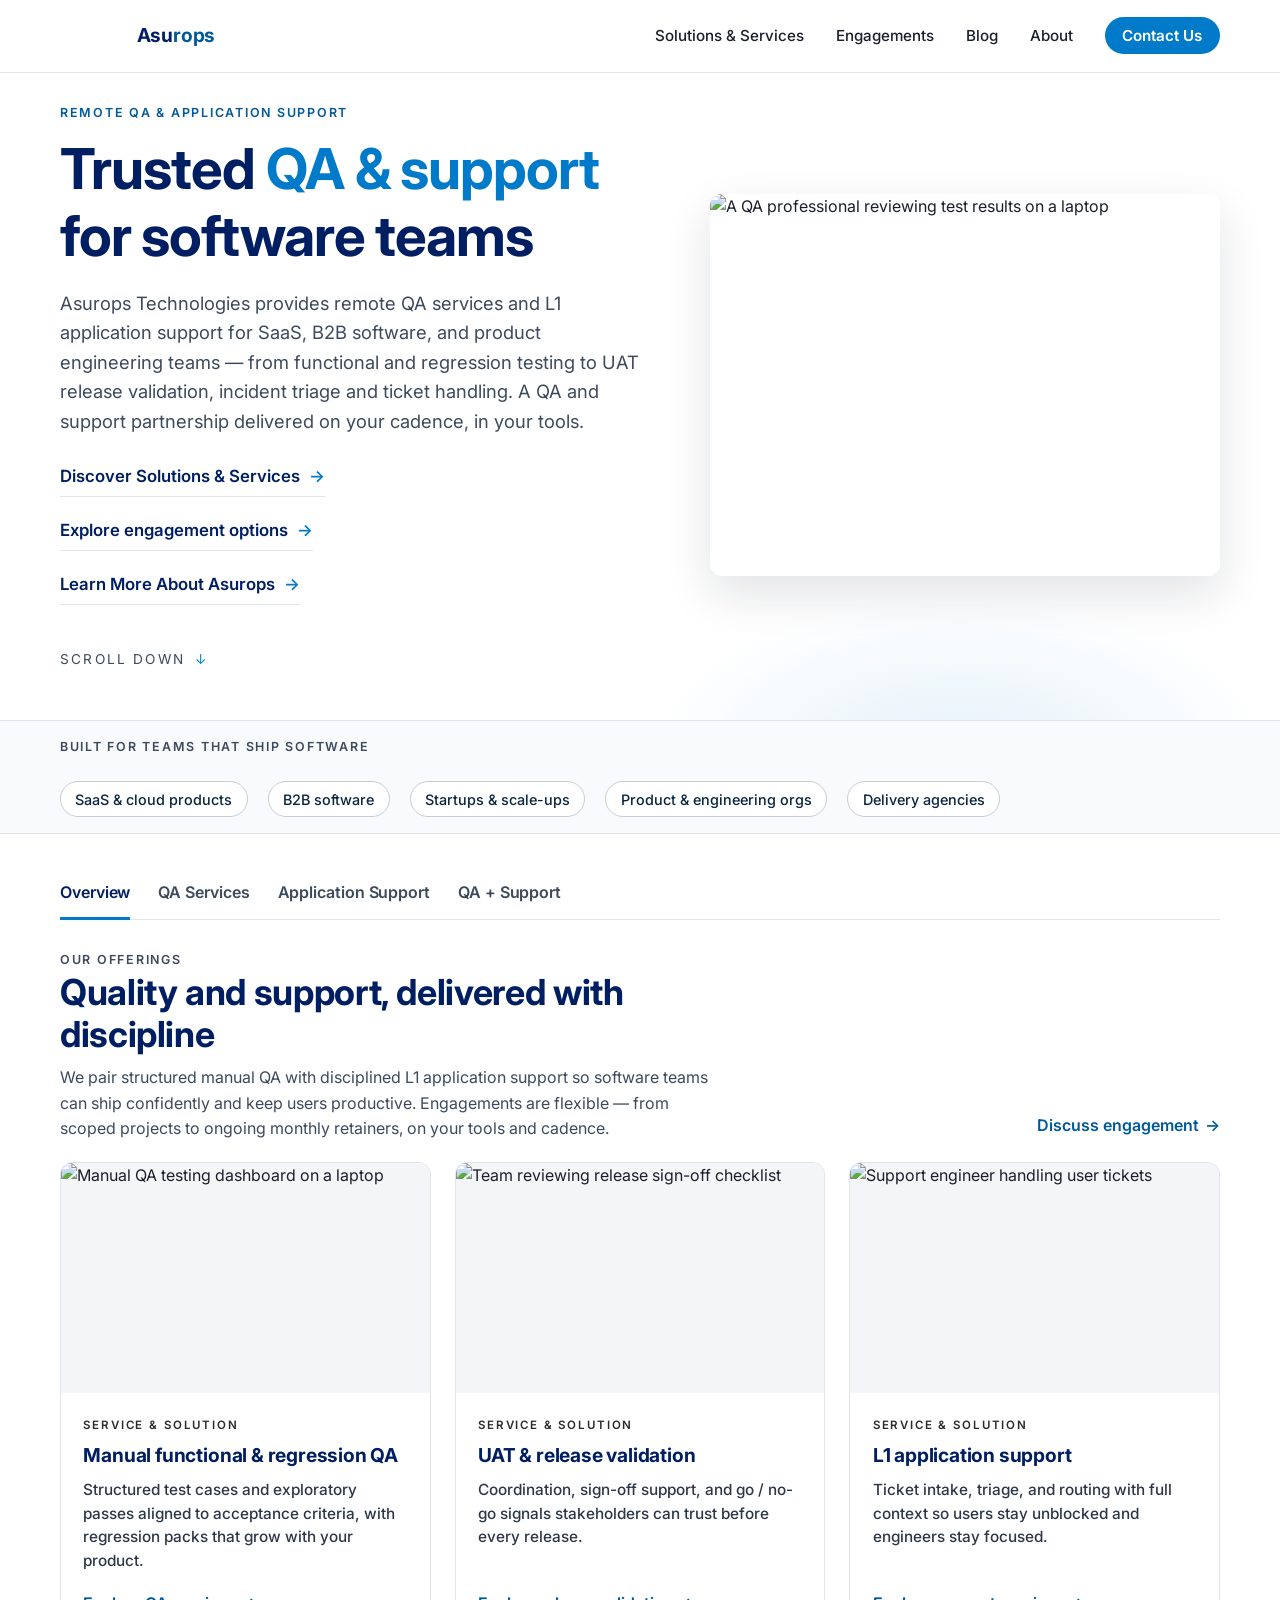
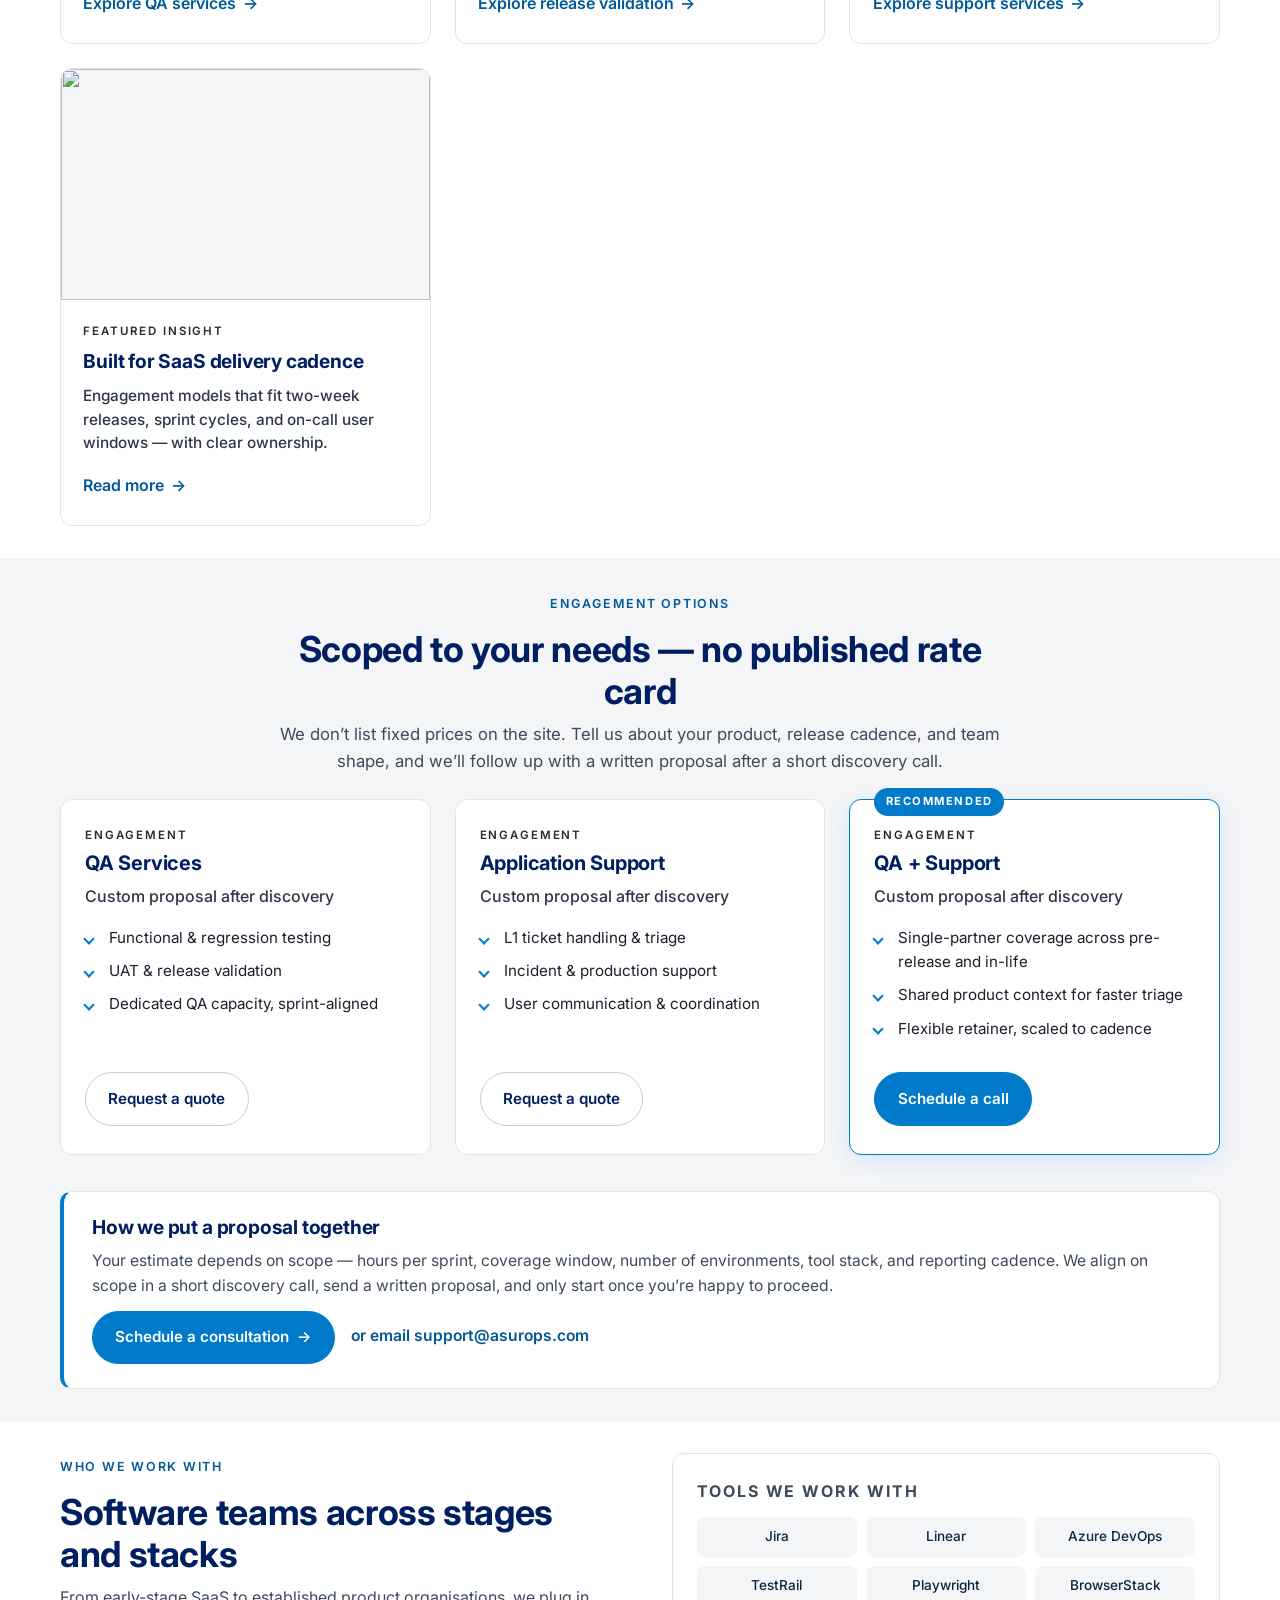
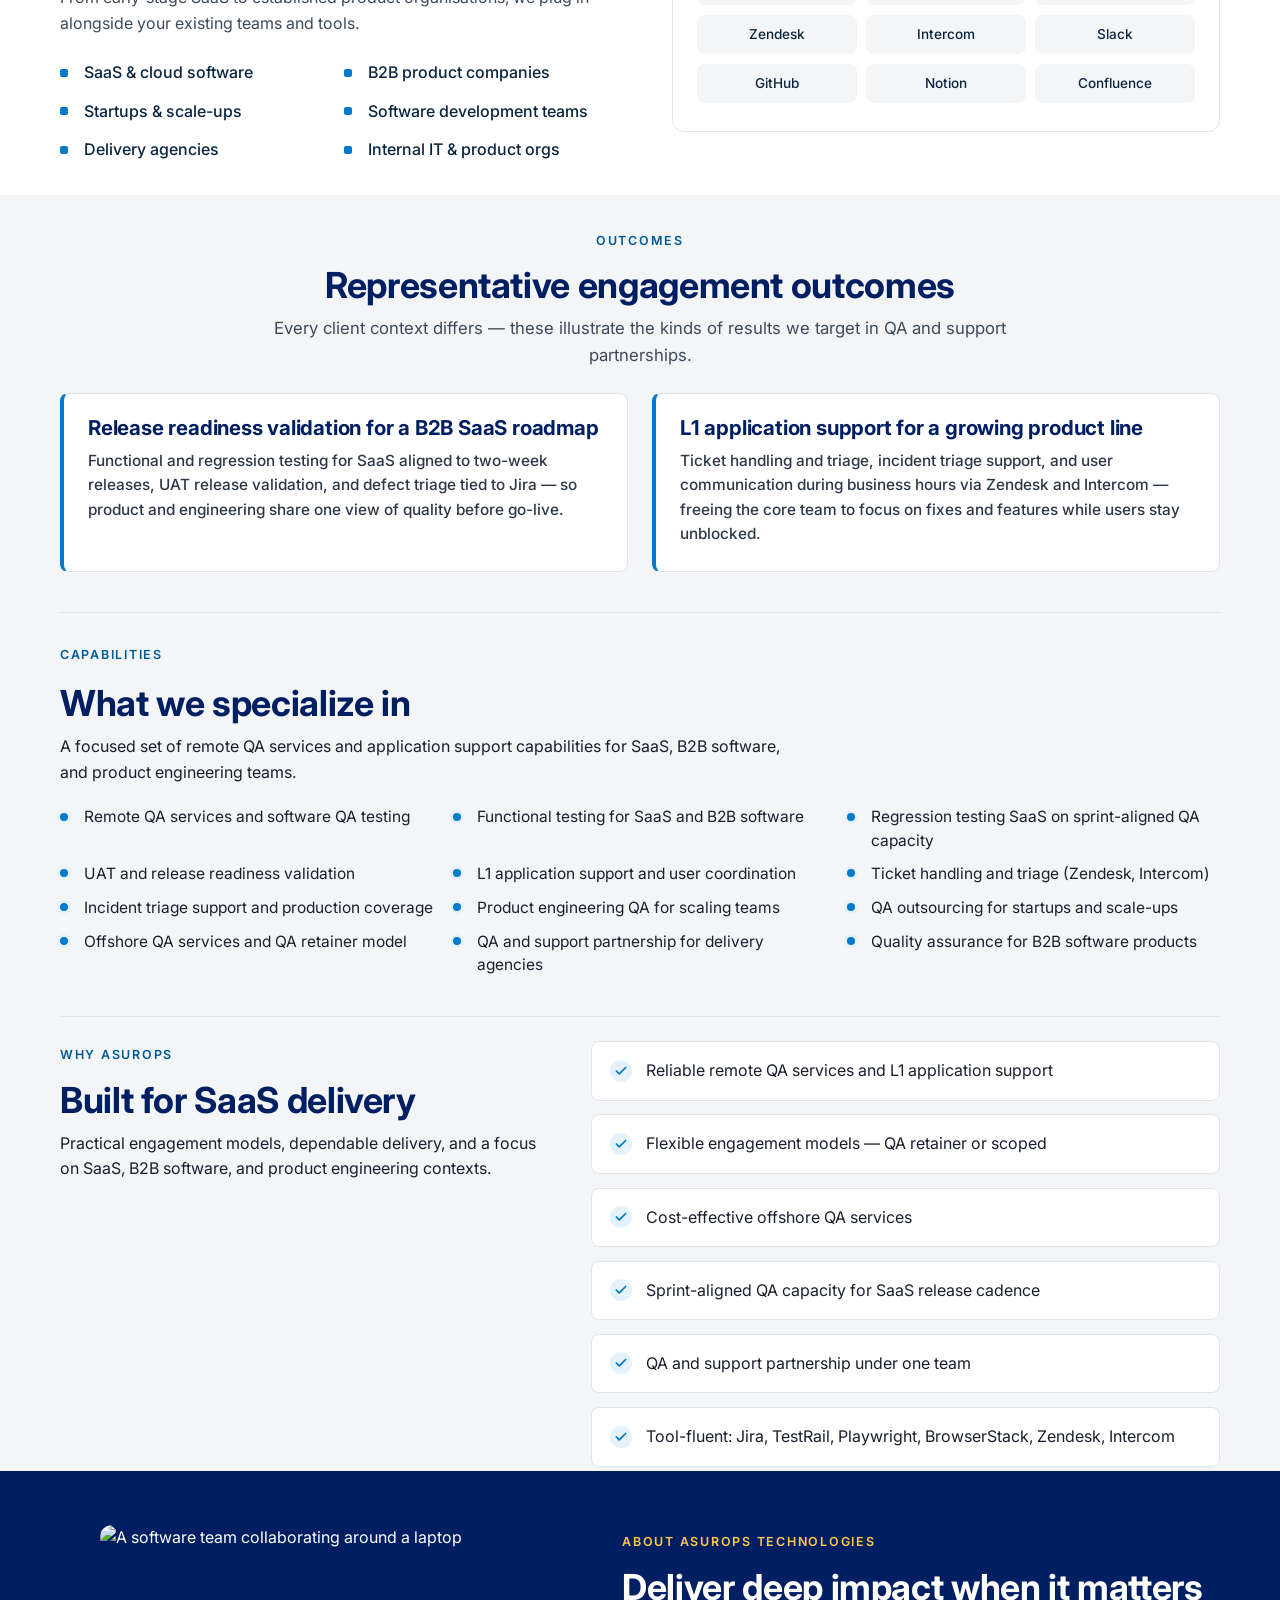
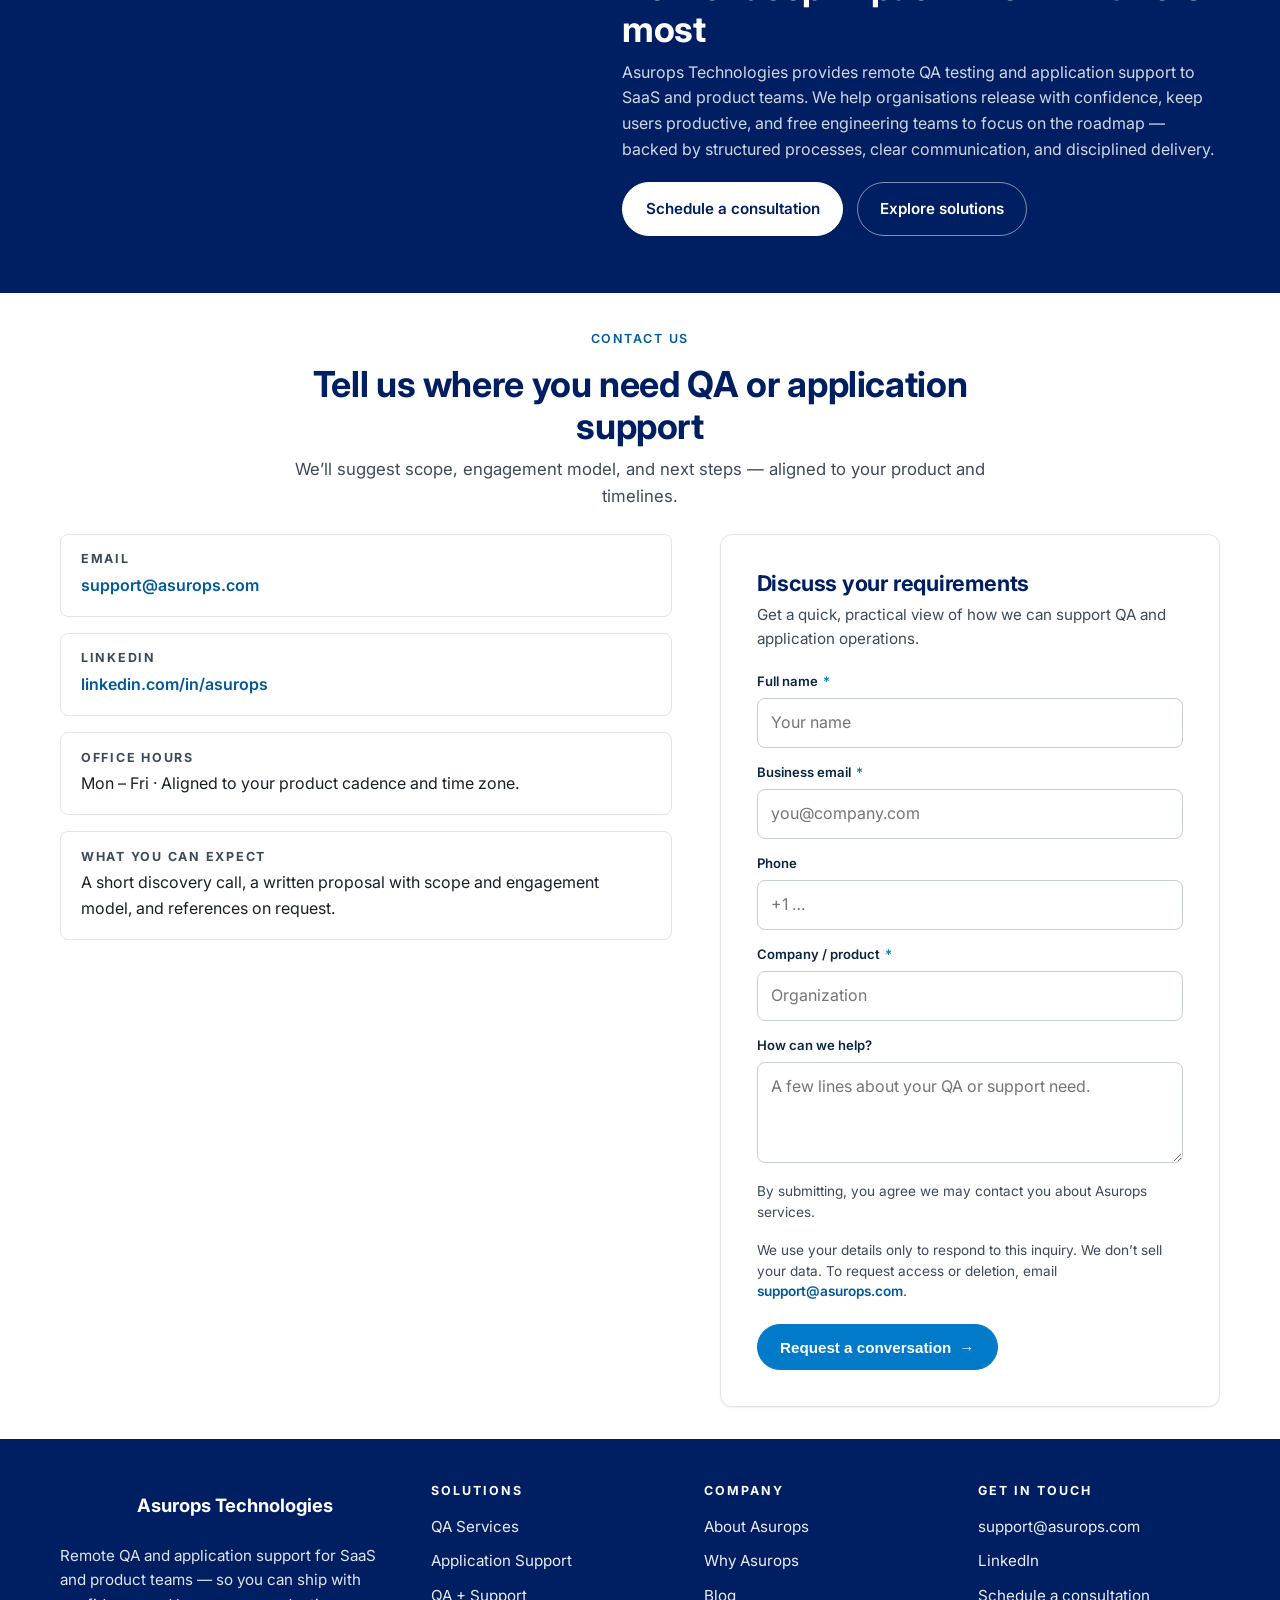
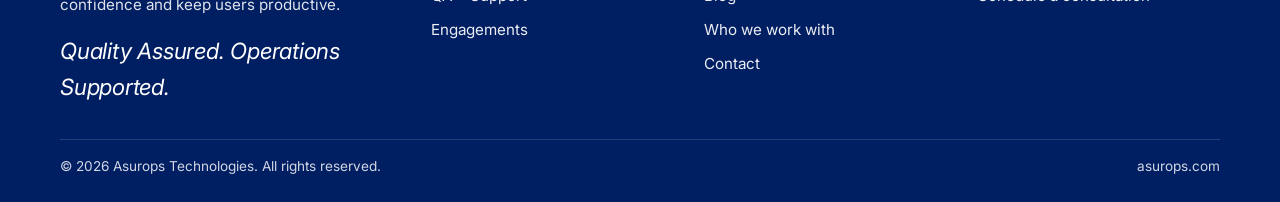
==== commit 89f30590: "Update LinkedIn profile links to asurops and site assets" ====
--- a/index.html
+++ b/index.html
@@ -53,73 +53,80 @@
     />
     <link rel="stylesheet" href="css/styles.css" />
 
-    <!-- Structured data (schema.org @graph) -->
+    <!-- Structured data: Organization -->
     <script type="application/ld+json">
     {
       "@context": "https://schema.org",
-      "@graph": [
-        {
-          "@type": "Organization",
-          "@id": "https://www.asurops.com/#organization",
-          "name": "Asurops Technologies",
-          "url": "https://www.asurops.com/",
-          "logo": "https://www.asurops.com/assets/logo-512.png",
-          "description": "Asurops Technologies provides remote QA testing and L1 application support for SaaS and product teams.",
-          "email": "support@asurops.com",
-          "slogan": "Quality Assured. Operations Supported.",
-          "sameAs": ["https://www.linkedin.com/in/your-profile"],
-          "contactPoint": {
-            "@type": "ContactPoint",
-            "email": "support@asurops.com",
-            "contactType": "customer support",
-            "availableLanguage": ["English"]
+      "@type": "Organization",
+      "name": "Asurops Technologies",
+      "url": "https://www.asurops.com/",
+      "logo": "https://www.asurops.com/assets/logo-512.png",
+      "image": "https://www.asurops.com/assets/logo-512.png",
+      "description": "Asurops Technologies provides remote QA testing and L1 application support for SaaS and product teams.",
+      "email": "support@asurops.com",
+      "slogan": "Quality Assured. Operations Supported.",
+      "sameAs": ["https://www.linkedin.com/in/asurops/"],
+      "contactPoint": {
+        "@type": "ContactPoint",
+        "email": "support@asurops.com",
+        "contactType": "customer support",
+        "availableLanguage": ["English"]
+      }
+    }
+    </script>
+    <!-- Structured data: Service -->
+    <script type="application/ld+json">
+    {
+      "@context": "https://schema.org",
+      "@type": "Service",
+      "name": "Remote QA and Application Support",
+      "url": "https://www.asurops.com/",
+      "image": "https://www.asurops.com/assets/logo-512.png",
+      "description": "Remote QA services and L1 application support for SaaS and product teams: functional testing, regression testing, UAT release validation, ticket triage, and incident support.",
+      "serviceType": [
+        "QA Services",
+        "Application Support",
+        "QA + Support"
+      ],
+      "areaServed": {
+        "@type": "Place",
+        "name": "Global"
+      },
+      "provider": {
+        "@type": "Organization",
+        "name": "Asurops Technologies",
+        "url": "https://www.asurops.com/"
+      },
+      "hasOfferCatalog": {
+        "@type": "OfferCatalog",
+        "name": "Asurops engagement options",
+        "itemListElement": [
+          {
+            "@type": "Offer",
+            "itemOffered": {
+              "@type": "Service",
+              "name": "QA Services",
+              "description": "Functional and regression testing, UAT and release validation, sprint-aligned QA capacity."
+            }
+          },
+          {
+            "@type": "Offer",
+            "itemOffered": {
+              "@type": "Service",
+              "name": "Application Support",
+              "description": "L1 ticket handling and triage, incident and production support, user communication."
+            }
+          },
+          {
+            "@type": "Offer",
+            "itemOffered": {
+              "@type": "Service",
+              "name": "QA + Support",
+              "description": "Combined pre-release QA and in-life application support under one engagement."
+            }
           }
-        },
-        {
-          "@type": "ProfessionalService",
-          "@id": "https://www.asurops.com/#service",
-          "name": "Asurops Technologies",
-          "url": "https://www.asurops.com/",
-          "image": "https://www.asurops.com/assets/logo-512.png",
-          "provider": { "@id": "https://www.asurops.com/#organization" },
-          "description": "Remote QA services and L1 application support for SaaS, B2B software, and product engineering teams.",
-          "areaServed": "Global",
-          "knowsAbout": ["Jira", "TestRail", "Playwright", "BrowserStack", "Zendesk", "Intercom"],
-          "hasOfferCatalog": {
-            "@type": "OfferCatalog",
-            "name": "Asurops engagement options",
-            "itemListElement": [
-              { "@type": "Offer", "itemOffered": { "@id": "https://www.asurops.com/#qa-service" } },
-              { "@type": "Offer", "itemOffered": { "@id": "https://www.asurops.com/#support-service" } },
-              { "@type": "Offer", "itemOffered": { "@id": "https://www.asurops.com/#combined-service" } }
-            ]
-          }
-        },
-        {
-          "@type": "Service",
-          "@id": "https://www.asurops.com/#qa-service",
-          "name": "QA Services",
-          "provider": { "@id": "https://www.asurops.com/#organization" },
-          "description": "Functional and regression testing, UAT and release validation, sprint-aligned QA capacity.",
-          "serviceType": "Software QA testing"
-        },
-        {
-          "@type": "Service",
-          "@id": "https://www.asurops.com/#support-service",
-          "name": "Application Support",
-          "provider": { "@id": "https://www.asurops.com/#organization" },
-          "description": "L1 ticket handling and triage, incident and production support, user communication.",
-          "serviceType": "L1 application support"
-        },
-        {
-          "@type": "Service",
-          "@id": "https://www.asurops.com/#combined-service",
-          "name": "QA + Support",
-          "provider": { "@id": "https://www.asurops.com/#organization" },
-          "description": "Combined pre-release QA and in-life application support under one engagement.",
-          "serviceType": "QA and support partnership"
-        }
-      ]
+        ]
+      }
     }
     </script>
   </head>
@@ -132,10 +139,8 @@
         <a class="logo" href="#" aria-label="Asurops Technologies — Home">
           <span class="logo-mark">
             <picture>
-              <source
-                type="image/webp"
-                srcset="assets/logo.webp 1x, assets/logo@2x.webp 2x"
-              />
+              <source srcset="assets/logo.svg" type="image/svg+xml" />
+              <source type="image/webp" srcset="assets/logo.webp 1x, assets/logo@2x.webp 2x" />
               <img
                 src="assets/logo.png"
                 srcset="assets/logo.png 1x, assets/logo@2x.png 2x"
@@ -617,7 +622,7 @@
               </div>
               <div class="wk-contact-item">
                 <h3>LinkedIn</h3>
-                <p><a href="https://www.linkedin.com/in/your-profile" rel="noopener noreferrer">linkedin.com/in/your-profile</a></p>
+                <p><a href="https://www.linkedin.com/in/asurops/" rel="noopener noreferrer">linkedin.com/in/asurops</a></p>
               </div>
               <div class="wk-contact-item">
                 <h3>Office hours</h3>
@@ -712,6 +717,7 @@
           <div>
             <div class="wk-footer-brand">
               <picture>
+                <source srcset="assets/logo.svg" type="image/svg+xml" />
                 <source type="image/webp" srcset="assets/logo.webp 1x, assets/logo@2x.webp 2x" />
                 <img
                   src="assets/logo.png"
@@ -756,7 +762,7 @@
             <h4>Get in touch</h4>
             <ul>
               <li><a href="mailto:support@asurops.com">support@asurops.com</a></li>
-              <li><a href="https://www.linkedin.com/in/your-profile" rel="noopener noreferrer">LinkedIn</a></li>
+              <li><a href="https://www.linkedin.com/in/asurops/" rel="noopener noreferrer">LinkedIn</a></li>
               <li><a href="#contact">Schedule a consultation</a></li>
             </ul>
           </div>
--- a/css/styles.css
+++ b/css/styles.css
@@ -506,13 +506,12 @@
 }
 .wk-card-label {
   font-size: 0.72rem;
-  font-weight: 700;
+  font-weight: 600;
   letter-spacing: 0.16em;
   text-transform: uppercase;
-  color: var(--wk-blue-text);
+  color: #2b2b2b;
   margin: 0 0 0.6rem;
 }
-.wk-card .wk-card-label { color: #004E87; }
 .wk-card-title {
   font-size: 1.2rem;
   margin: 0 0 0.7rem;
@@ -573,10 +572,10 @@
 }
 .wk-price-cat {
   font-size: 0.72rem;
-  font-weight: 700;
+  font-weight: 600;
   letter-spacing: 0.16em;
   text-transform: uppercase;
-  color: var(--wk-blue);
+  color: #2b2b2b;
   margin: 0 0 0.5rem;
 }
 .wk-price-title {
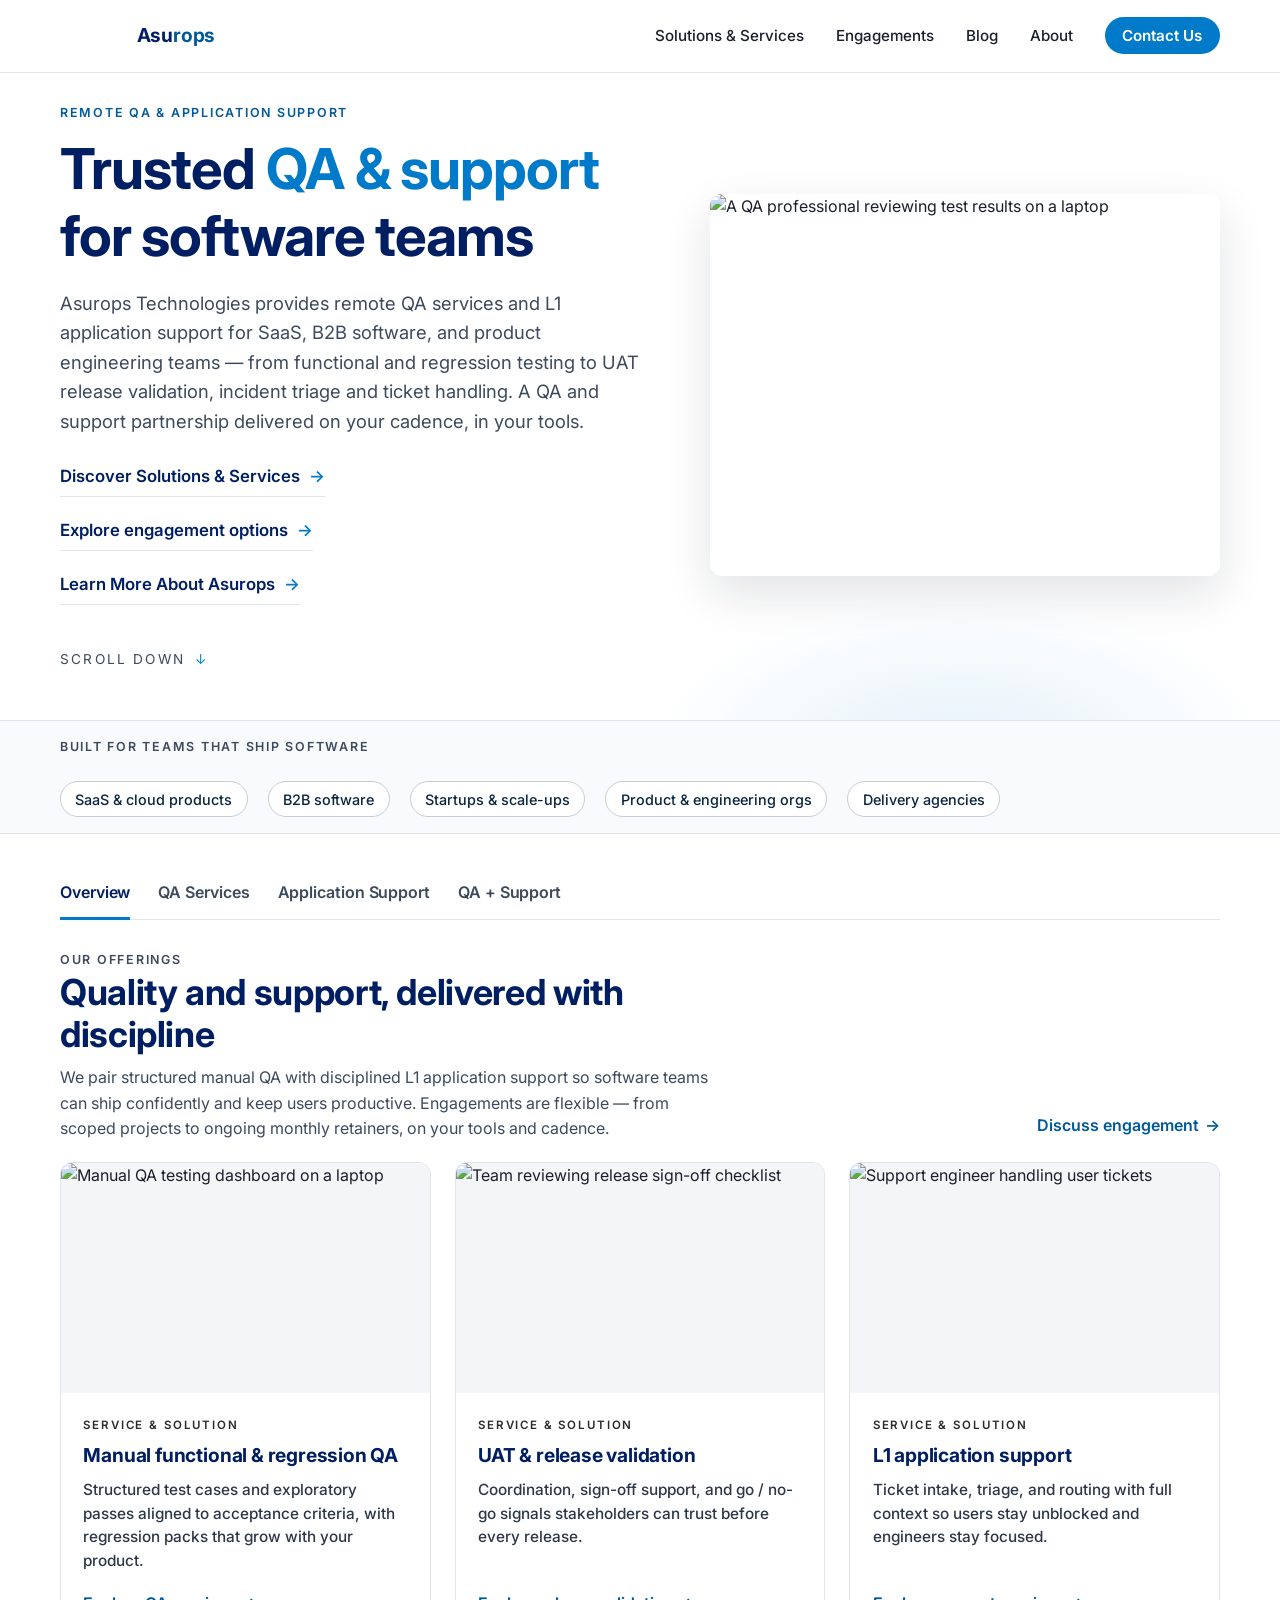
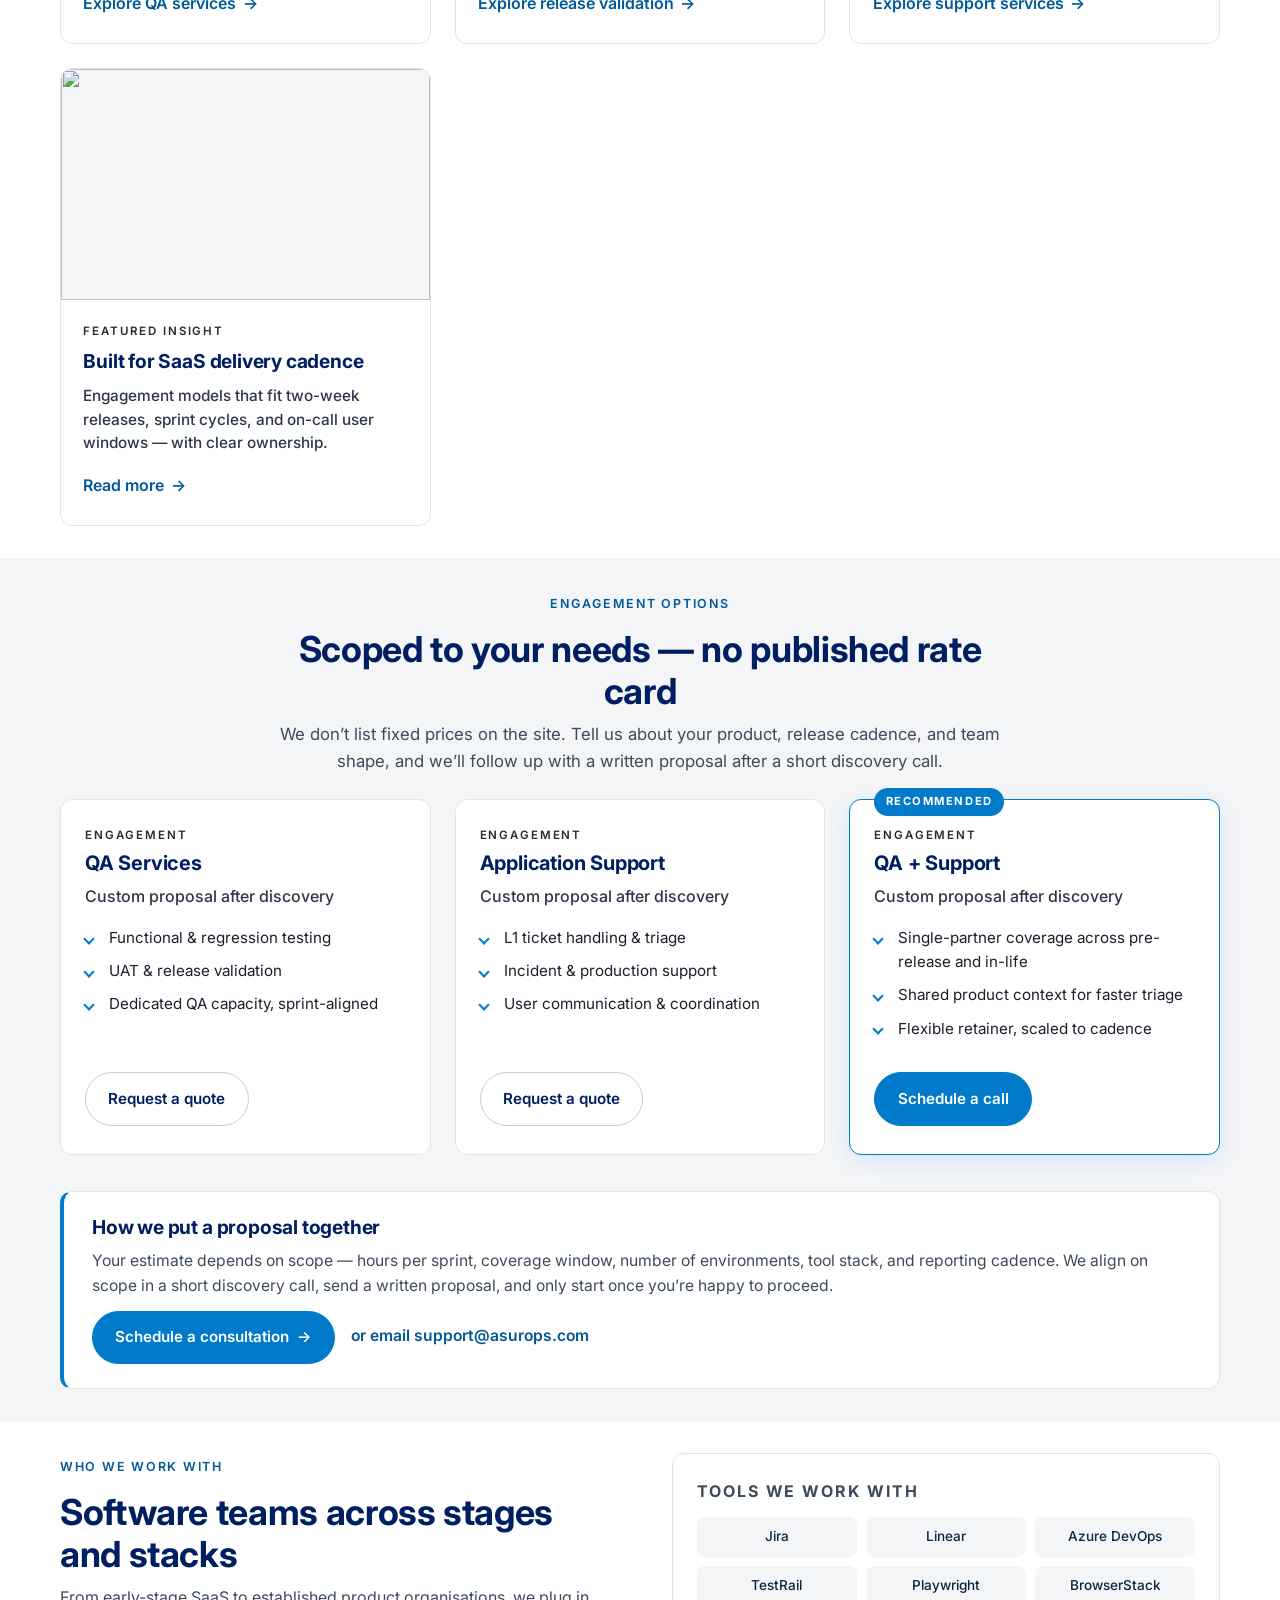
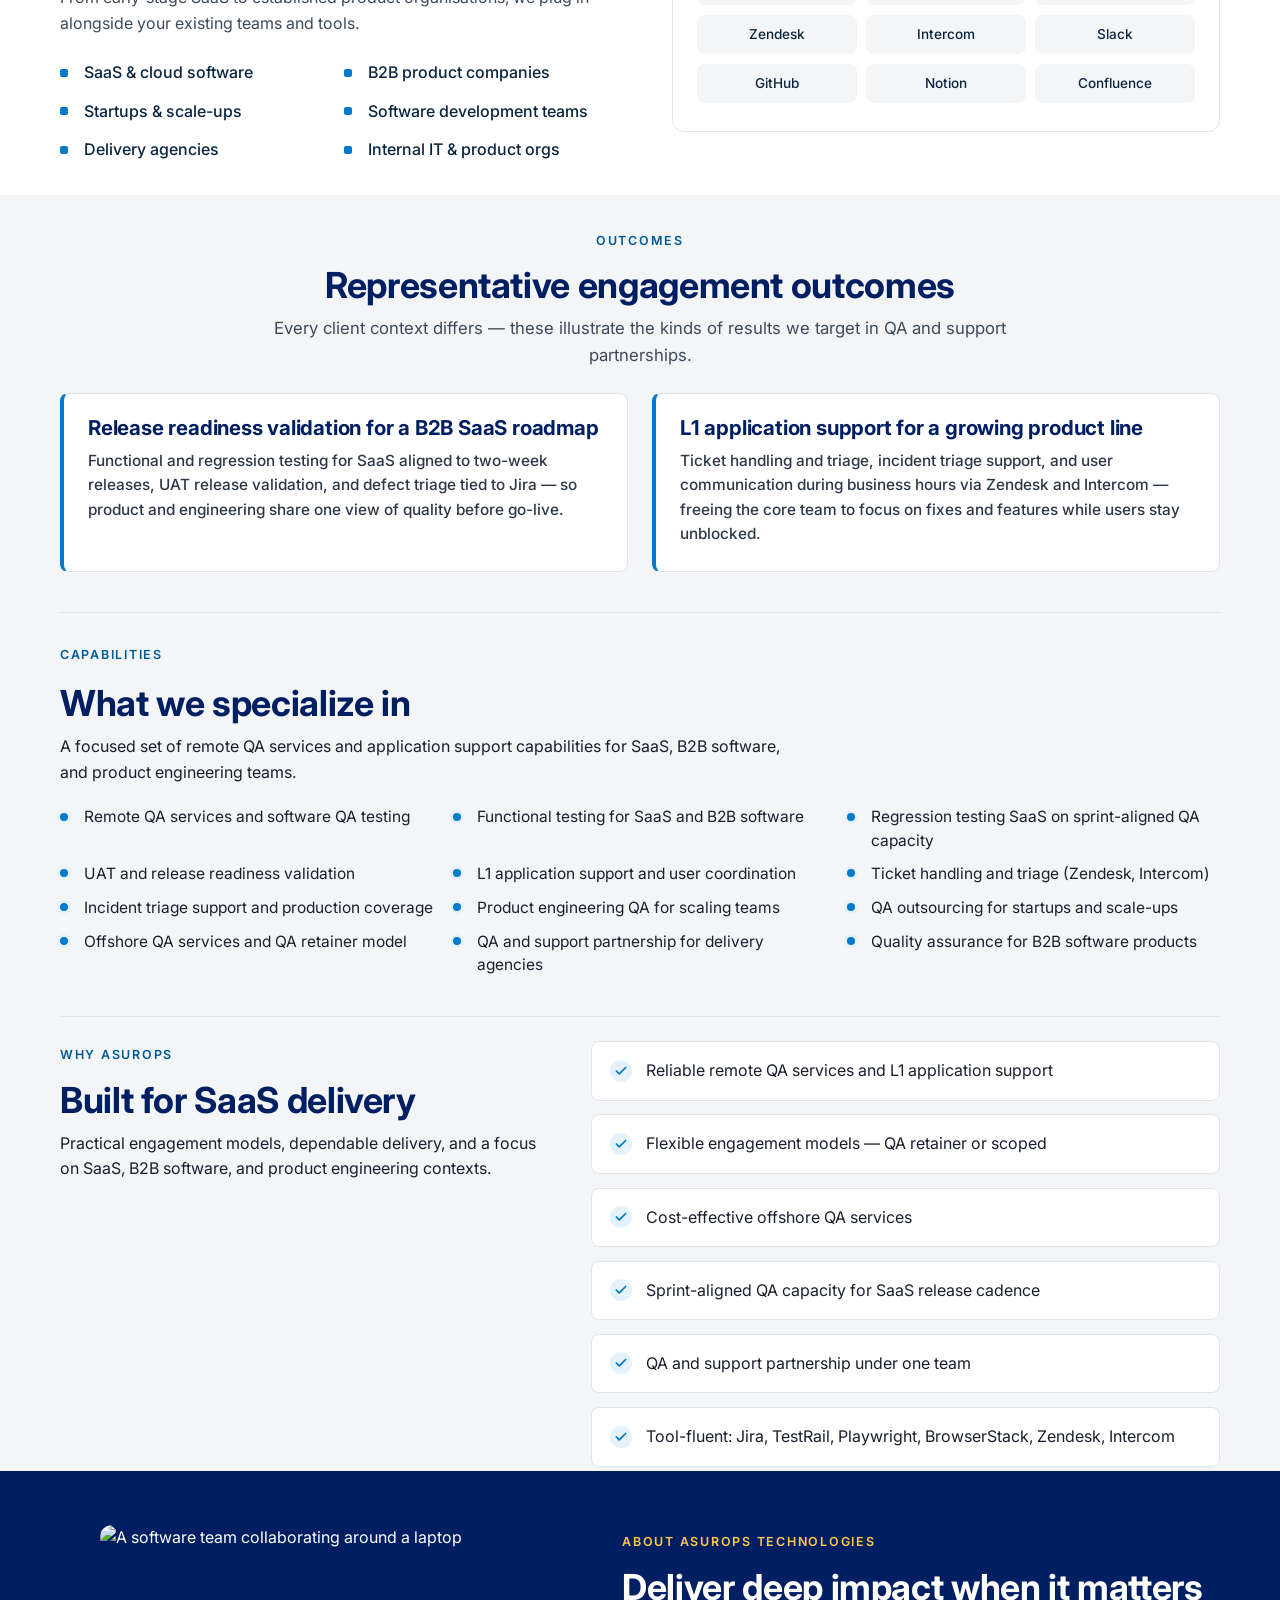
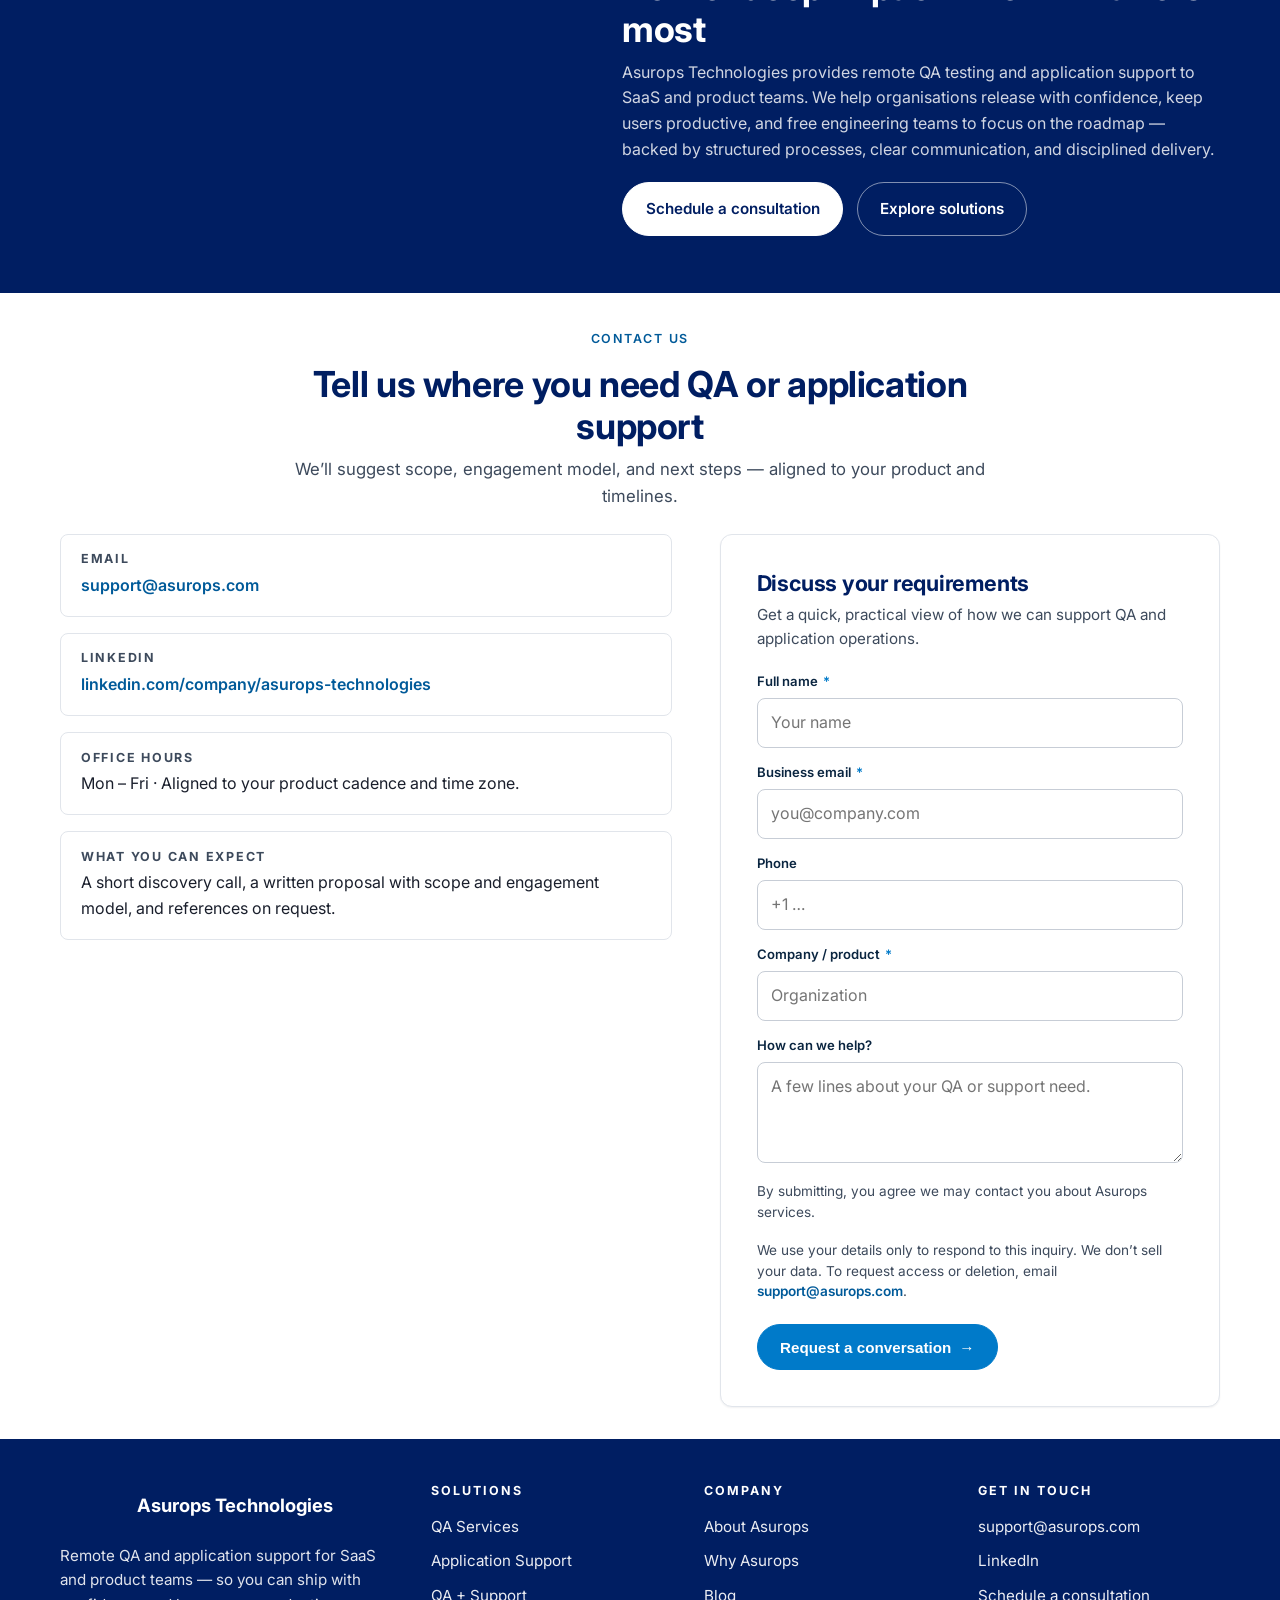
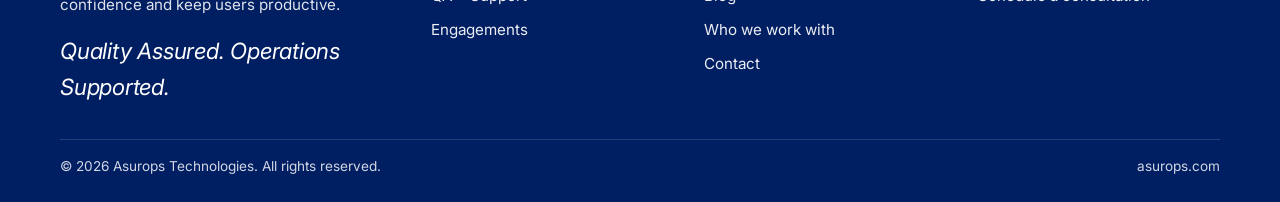
==== commit 9f67c3bf: "Update LinkedIn links to company page (asurops-technologies)" ====
--- a/index.html
+++ b/index.html
@@ -65,7 +65,7 @@
       "description": "Asurops Technologies provides remote QA testing and L1 application support for SaaS and product teams.",
       "email": "support@asurops.com",
       "slogan": "Quality Assured. Operations Supported.",
-      "sameAs": ["https://www.linkedin.com/in/asurops/"],
+      "sameAs": ["https://www.linkedin.com/company/asurops-technologies/"],
       "contactPoint": {
         "@type": "ContactPoint",
         "email": "support@asurops.com",
@@ -622,7 +622,7 @@
               </div>
               <div class="wk-contact-item">
                 <h3>LinkedIn</h3>
-                <p><a href="https://www.linkedin.com/in/asurops/" rel="noopener noreferrer">linkedin.com/in/asurops</a></p>
+                <p><a href="https://www.linkedin.com/company/asurops-technologies/" rel="noopener noreferrer">linkedin.com/company/asurops-technologies</a></p>
               </div>
               <div class="wk-contact-item">
                 <h3>Office hours</h3>
@@ -762,7 +762,7 @@
             <h4>Get in touch</h4>
             <ul>
               <li><a href="mailto:support@asurops.com">support@asurops.com</a></li>
-              <li><a href="https://www.linkedin.com/in/asurops/" rel="noopener noreferrer">LinkedIn</a></li>
+              <li><a href="https://www.linkedin.com/company/asurops-technologies/" rel="noopener noreferrer">LinkedIn</a></li>
               <li><a href="#contact">Schedule a consultation</a></li>
             </ul>
           </div>
